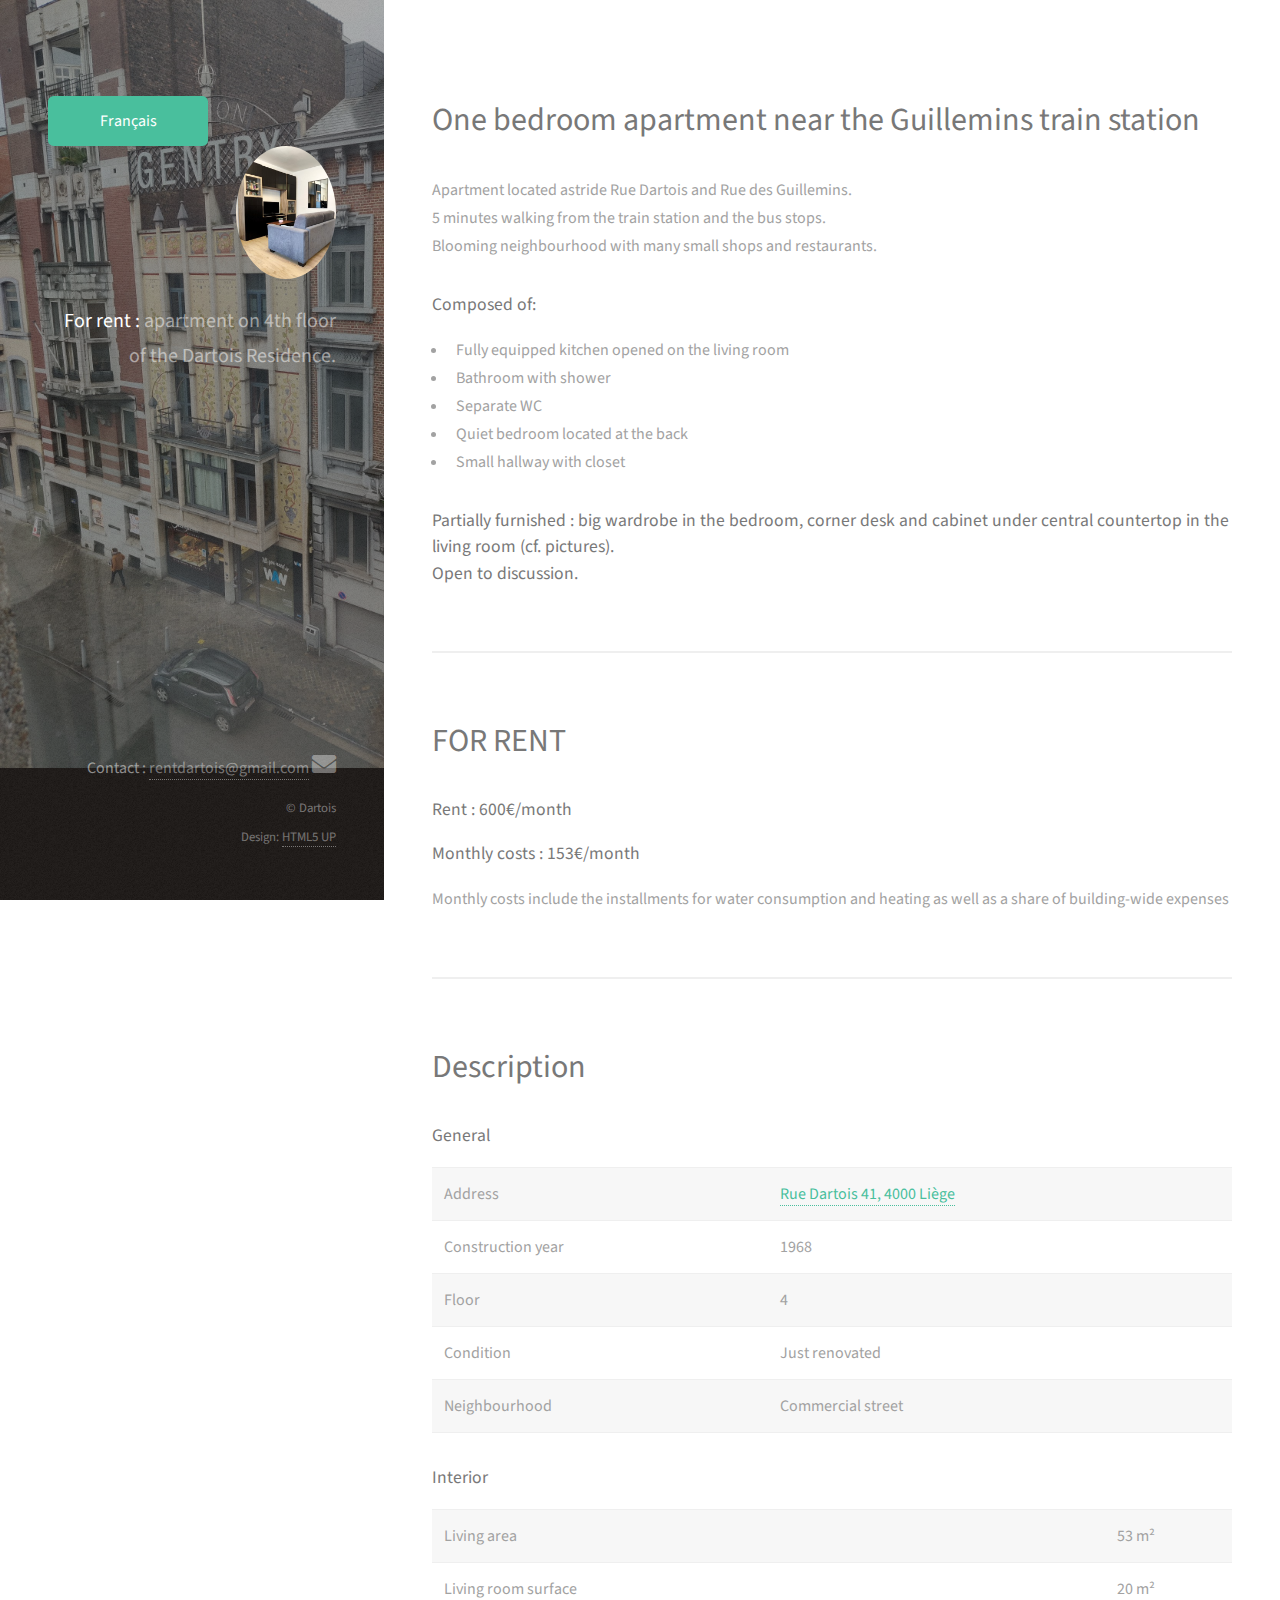
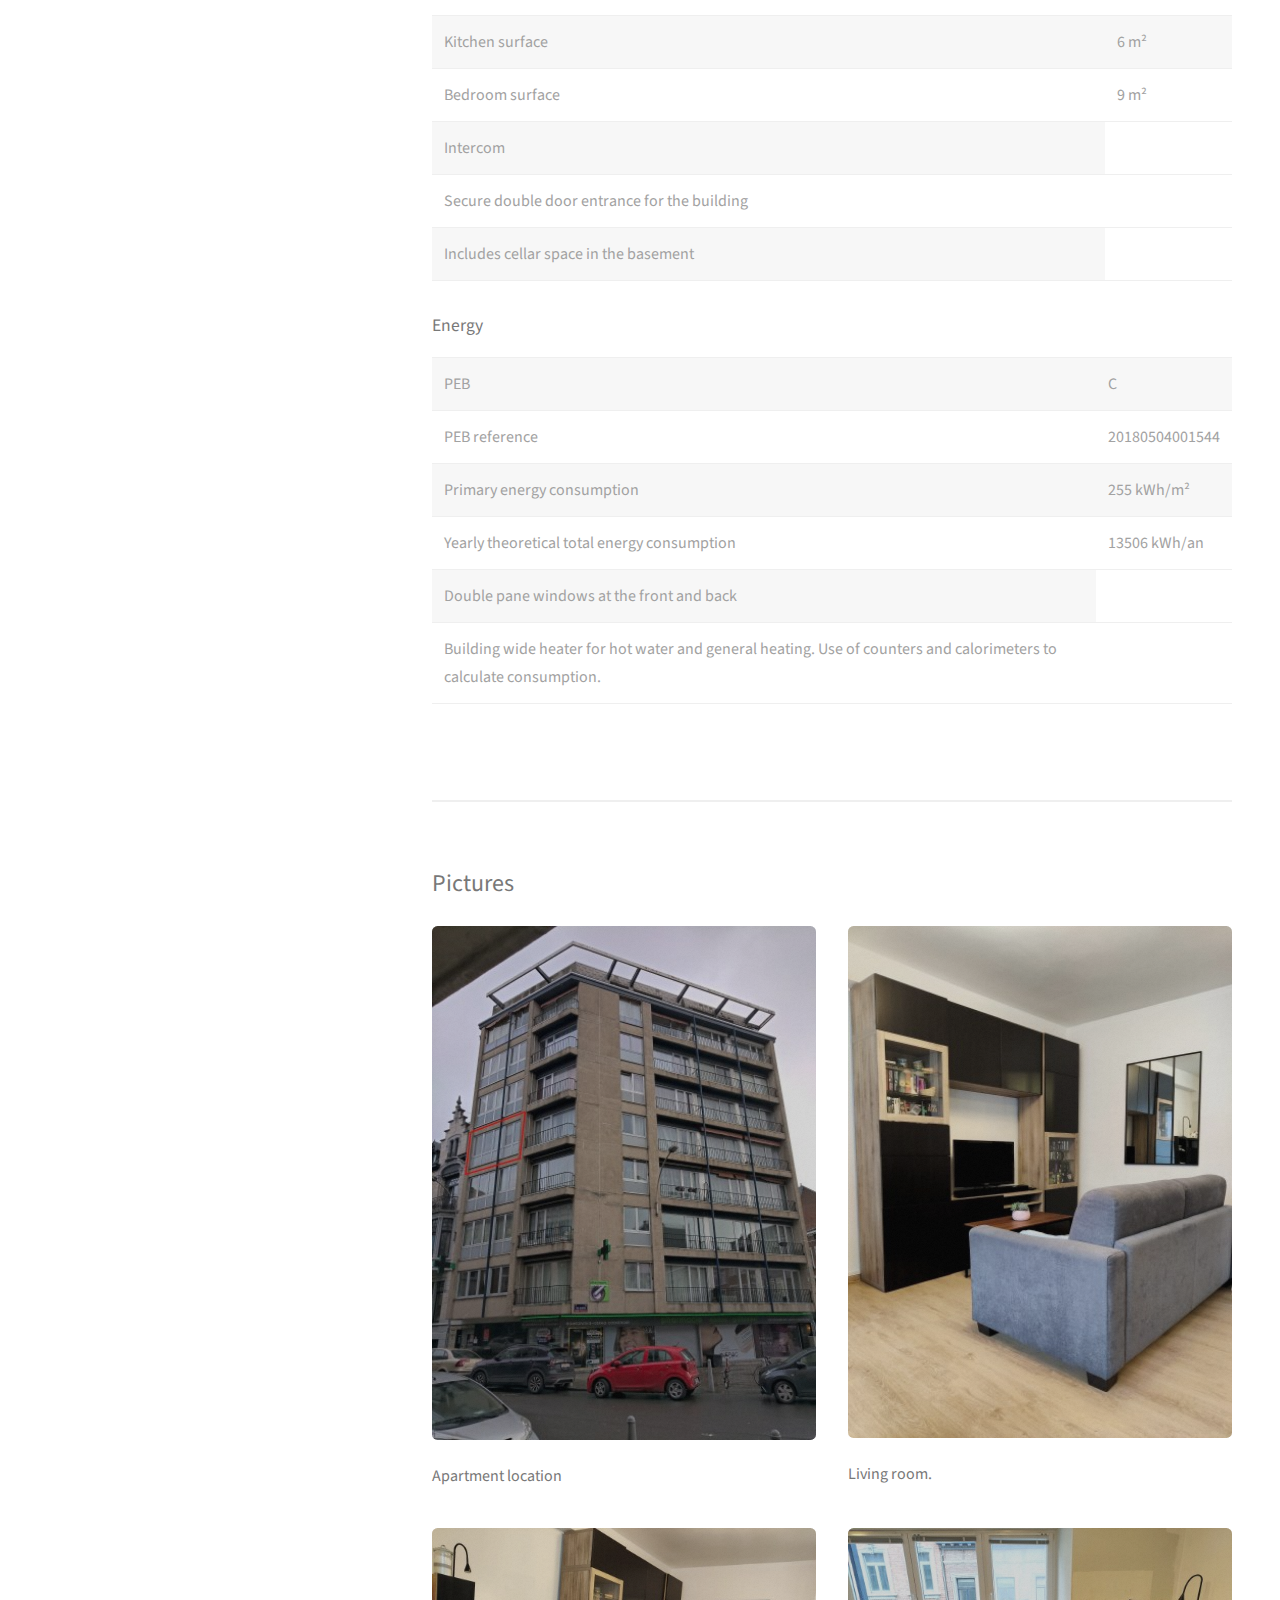
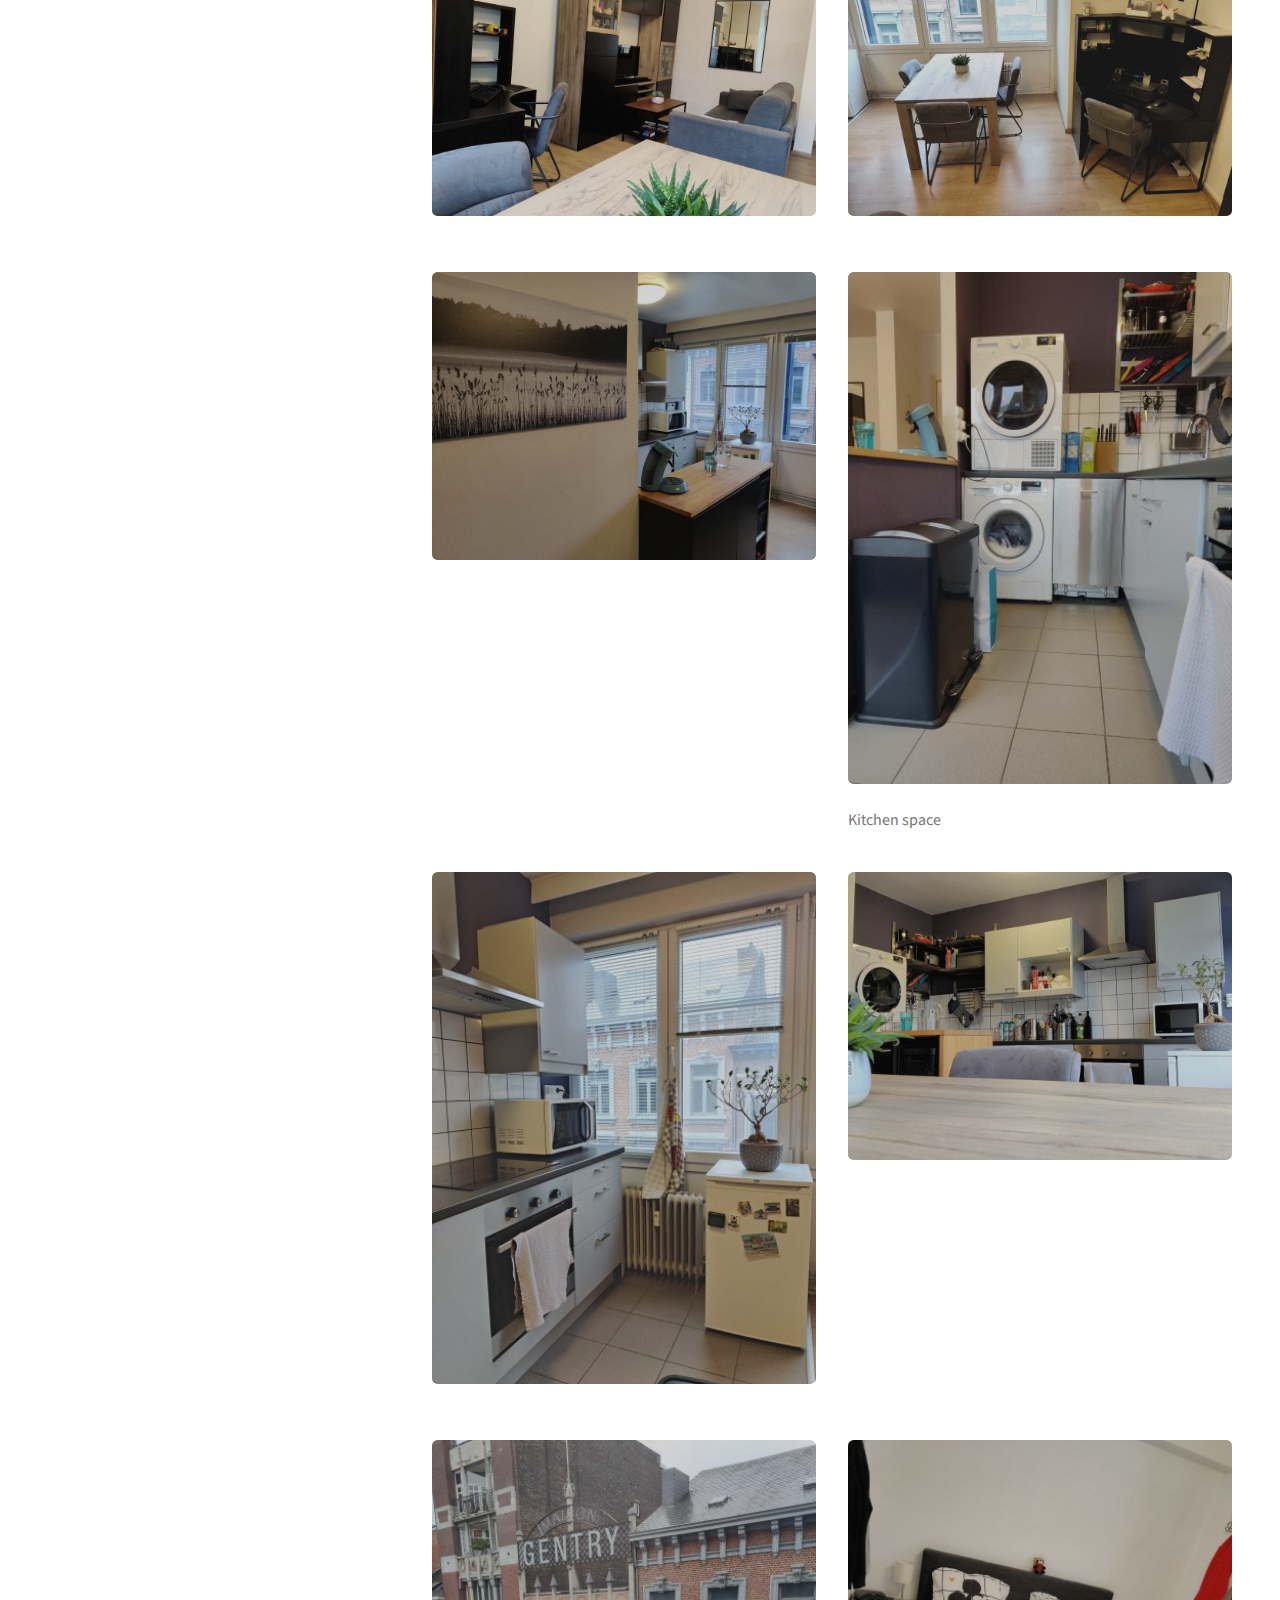
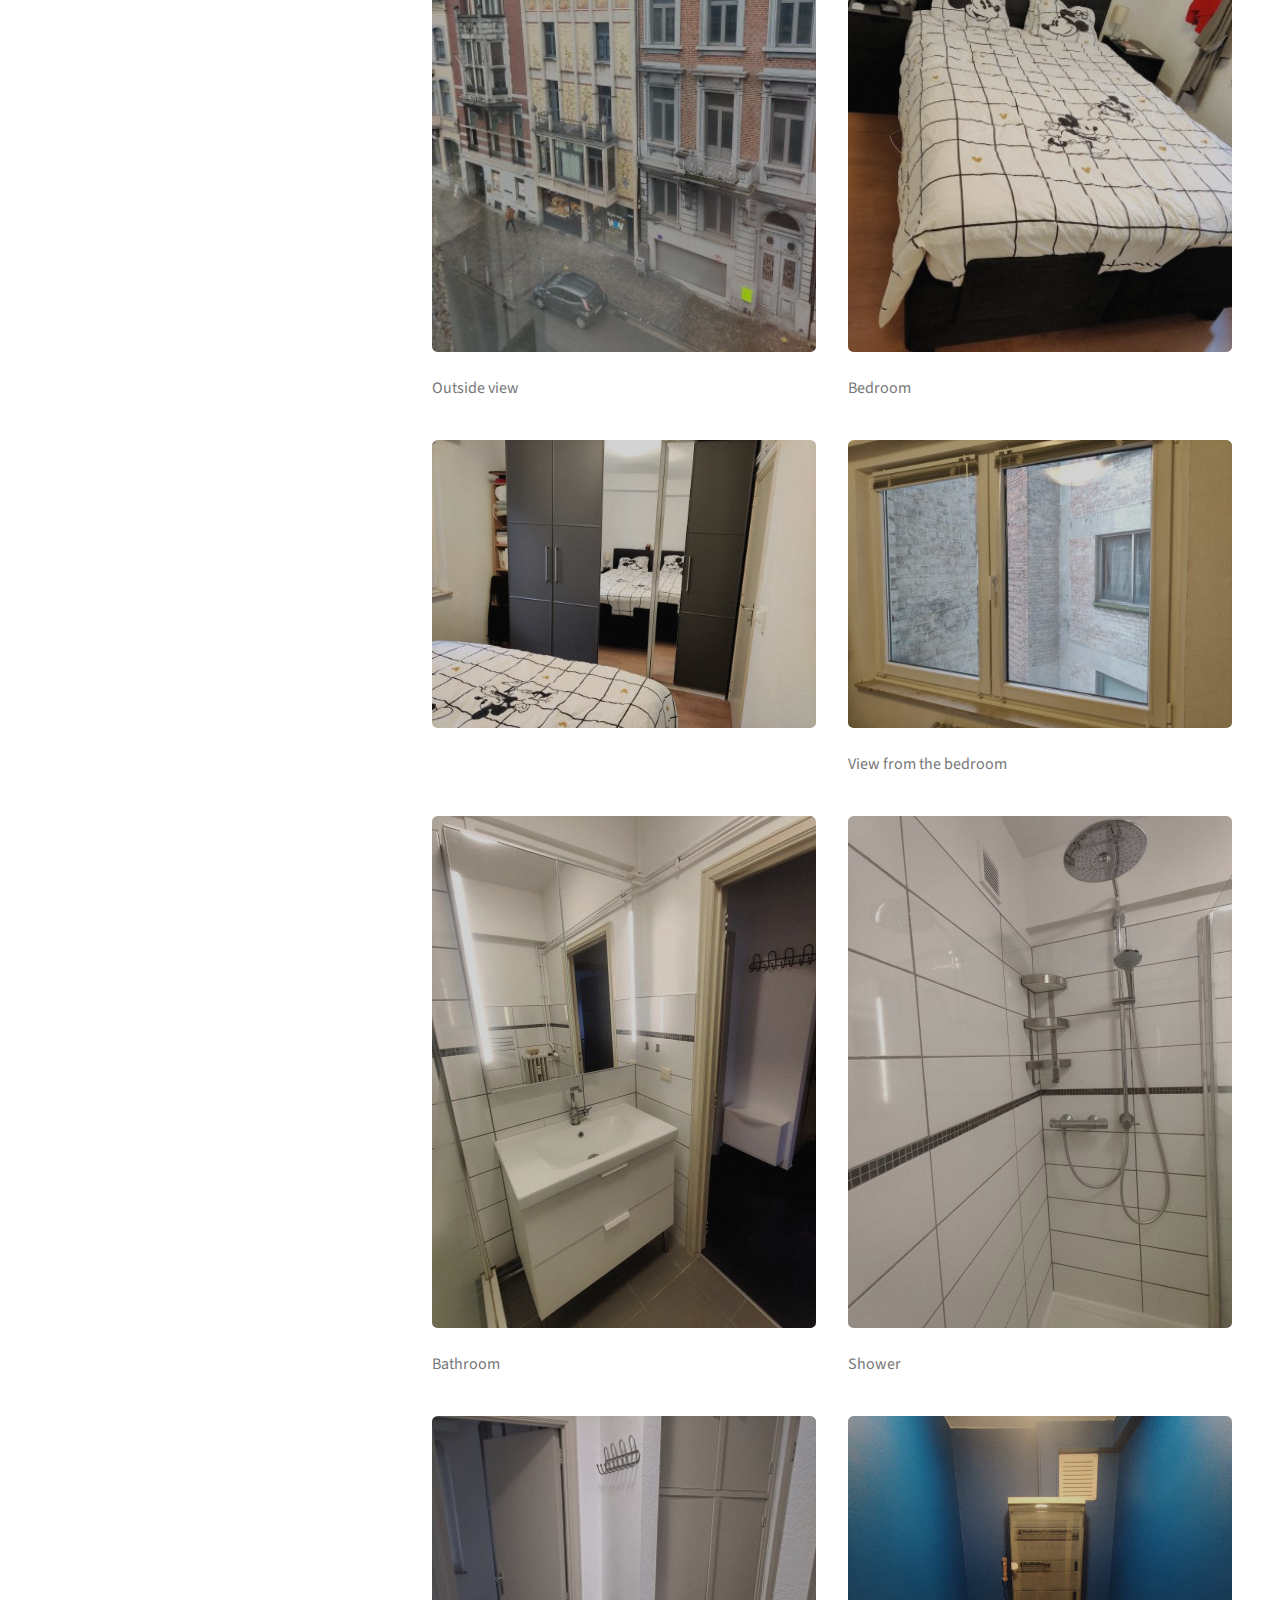
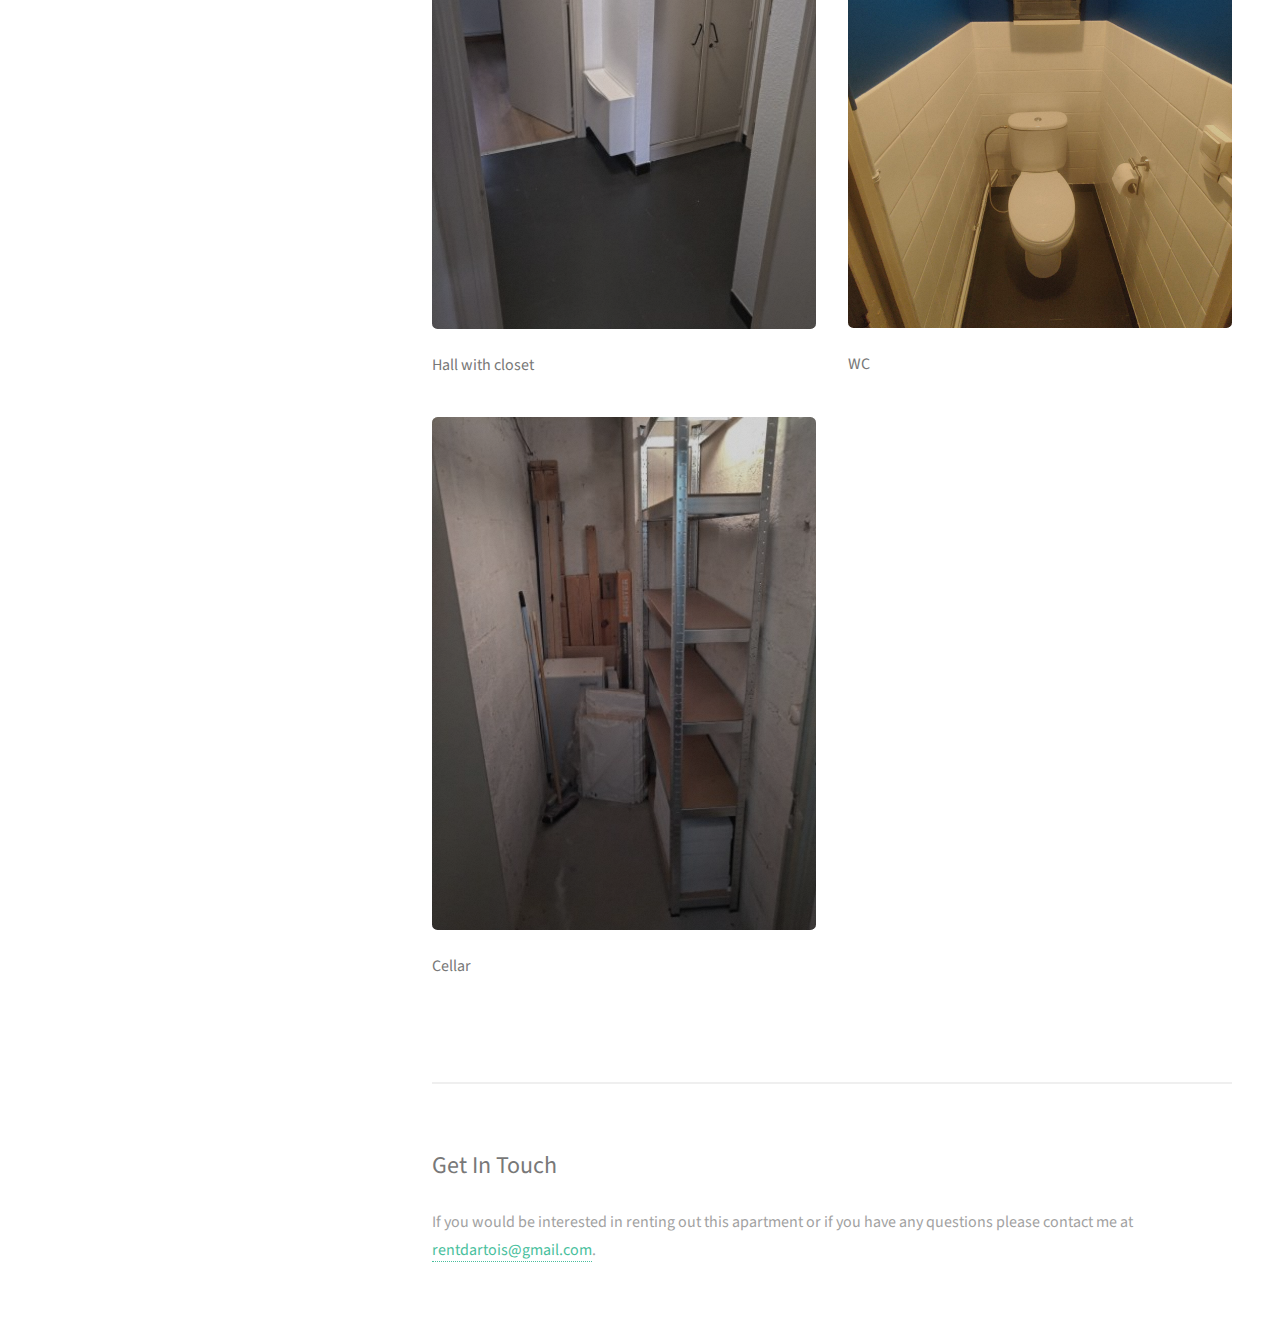
==== en/index.html @ 580baff6 "Add more images and change avatar" ====
<!DOCTYPE HTML>
<!--
	Strata by HTML5 UP
	html5up.net | @ajlkn
	Free for personal and commercial use under the CCA 3.0 license (html5up.net/license)
-->
<html>

<head>
	<title>For rent: Rue Dartois</title>
	<meta charset="utf-8" />
	<meta name="viewport" content="width=device-width, initial-scale=1, user-scalable=no" />
	<link rel="stylesheet" href="../assets/css/main.css" />
</head>

<body class="is-preload">

	<!-- Header -->
	<header id="header">
		<div class="align-left">
			<a href="../fr/index.html" class="button primary">Français</a>
		</div>

		<div class="inner">
			<a href="#" class="image avatar"><img src="../images/avatar.jpg" alt="" /></a>
			<h1><strong>For rent :</strong> apartment on 4th floor of the Dartois Residence</a>.</h1>
		</div>
	</header>

	<!-- Main -->
	<div id="main">

		<!-- Description-->
		<section id="description">
			<header class="major">
				<h2>One bedroom apartment near the Guillemins train station</h2>
			</header>
			<p>Apartment located astride Rue Dartois and Rue des Guillemins.</br>
				5 minutes walking from the train station and the bus stops.</br>
				Blooming neighbourhood with many small shops and restaurants.</br>
			</p>
			<h4>Composed of:</h4>
			<ul>
				<li>Fully equipped kitchen opened on the living room</li>
				<li>Bathroom with shower</li>
				<li>Separate WC</li>
				<li>Quiet bedroom located at the back</li>
				<li>Small hallway with closet</li>
			</ul>
			<h4>Partially furnished : big wardrobe in the bedroom, corner desk and cabinet under central countertop in the living room (cf. pictures).</br>
				Open to discussion.
			</h4>
		</section>

		<!-- Price-->
		<section id="price">
			<header class="major">
				<h2>FOR RENT</h2>
			</header>
			<h4><b>Rent :</b> 600€/month</h4>
			<h4><b>Monthly costs :</b> 153€/month</h4>
			<p>Monthly costs include the installments for water consumption and heating as well as a share of
				building-wide expenses </p>
		</section>

		<!-- Details-->
		<section id="details">
			<header class="major">
				<h2>Description</h2>
			</header>

			<h4>General</h4>
			<div class="table-wrapper">
				<table>
					<tbody>
						<tr>
							<td>Address</td>
							<td> <a href="https://www.google.be/maps/place/Rue+Dartois+41,+4000+Li%C3%A8ge">Rue Dartois
									41, 4000 Liège</a></td>
						</tr>
						<tr>
							<td>Construction year</td>
							<td>1968</td>
						</tr>
						<tr>
							<td>Floor</td>
							<td>4</td>
						</tr>
						<tr>
							<td>Condition</td>
							<td>Just renovated</td>
						</tr>
						<tr>
							<td>Neighbourhood</td>
							<td>Commercial street</td>
						</tr>
					</tbody>
				</table>
			</div>

			<h4>Interior</h4>
			<div class="table-wrapper">
				<table>
					<tbody>
						<tr>
							<td>Living area</td>
							<td>53 m²</td>
						</tr>
						<tr>
							<td>Living room surface</td>
							<td>20 m²</td>
						</tr>
						<tr>
							<td>Kitchen surface</td>
							<td>6 m²</td>
						</tr>
						<tr>
							<td>Bedroom surface</td>
							<td>9 m²</td>
						</tr>
						<tr>
							<td>Intercom</td>
						</tr>
						<tr>
							<td>Secure double door entrance for the building</td>
						</tr>
						<tr>
							<td>Includes cellar space in the basement</td>
						</tr>
					</tbody>
				</table>
			</div>

			<h4>Energy</h4>
			<div class="table-wrapper">
				<table>
					<tbody>
						<tr>
							<td>PEB</td>
							<td>C</td>
						</tr>
						<tr>
							<td>PEB reference</td>
							<td>20180504001544</td>
						</tr>
						<tr>
							<td>Primary energy consumption</td>
							<td>255 kWh/m²</td>
						</tr>
						<tr>
							<td>Yearly theoretical total energy consumption</td>
							<td>13506 kWh/an</td>
						</tr>
						<tr>
							<td>Double pane windows at the front and back</td>
						</tr>
						<tr>
							<td>Building wide heater for hot water and general heating. Use of counters and calorimeters
								to calculate consumption.</td>
						</tr>
					</tbody>
				</table>
			</div>
		</section>

		<!-- Pictures -->
		<section id="pictures">
			<h2>Pictures</h2>
			<div class="row">
				<article class="col-6 col-12-xsmall work-item">
					<a href="../images/fulls/building-selection-1.jpg" class="image fit thumb"><img
							src="../images/thumbs/building-selection-1.jpg" alt="" /></a>
					<h3>Apartment location</h3>
				</article>
				<article class="col-6 col-12-xsmall work-item">
					<a href="../images/fulls/living-1.jpg" class="image fit thumb"><img
							src="../images/thumbs/living-1.jpg" alt="" /></a>
					<h3>Living room.</h3>
				</article>
				<article class="col-6 col-12-xsmall work-item">
					<a href="../images/fulls/living-2.jpg" class="image fit thumb"><img
							src="../images/thumbs/living-2.jpg" alt="" /></a>
				</article>
				<article class="col-6 col-12-xsmall work-item">
					<a href="../images/fulls/living-3.jpg" class="image fit thumb"><img
							src="../images/thumbs/living-3.jpg" alt="" /></a>
				</article>
				<article class="col-6 col-12-xsmall work-item">
					<a href="../images/fulls/living-4.jpg" class="image fit thumb"><img
							src="../images/thumbs/living-4.jpg" alt="" /></a>
				</article>
				<article class="col-6 col-12-xsmall work-item">
					<a href="../images/fulls/kitchen-1.jpg" class="image fit thumb"><img
							src="../images/thumbs/kitchen-1.jpg" alt="" /></a>
					<h3>Kitchen space</h3>
				</article>
				<article class="col-6 col-12-xsmall work-item">
					<a href="../images/fulls/kitchen-2.jpg" class="image fit thumb"><img
							src="../images/thumbs/kitchen-2.jpg" alt="" /></a>
					<h3></h3>
				</article>
				<article class="col-6 col-12-xsmall work-item">
					<a href="../images/fulls/kitchen-3.jpg" class="image fit thumb"><img
							src="../images/thumbs/kitchen-3.jpg" alt="" /></a>
				</article>
				<article class="col-6 col-12-xsmall work-item">
					<a href="../images/fulls/view-1.jpg" class="image fit thumb"><img
							src="../images/thumbs/view-1.jpg" alt="" /></a>
					<h3>Outside view</h3>
				</article>
				<article class="col-6 col-12-xsmall work-item">
					<a href="../images/fulls/bedroom-1.jpg" class="image fit thumb"><img
							src="../images/thumbs/bedroom-1.jpg" alt="" /></a>
					<h3>Bedroom</h3>
				</article>
				<article class="col-6 col-12-xsmall work-item">
					<a href="../images/fulls/bedroom-2.jpg" class="image fit thumb"><img
							src="../images/thumbs/bedroom-2.jpg" alt="" /></a>
				</article>
				<article class="col-6 col-12-xsmall work-item">
					<a href="../images/fulls/bedroom-3.jpg" class="image fit thumb"><img
							src="../images/thumbs/bedroom-3.jpg" alt="" /></a>
					<h3>View from the bedroom</h3>
				</article>
				<article class="col-6 col-12-xsmall work-item">
					<a href="../images/fulls/bathroom-1.jpeg" class="image fit thumb"><img
							src="../images/thumbs/bathroom-1.jpeg" alt="" /></a>
					<h3>Bathroom</h3>
				</article>
				<article class="col-6 col-12-xsmall work-item">
					<a href="../images/fulls/bathroom-2.jpeg" class="image fit thumb"><img
							src="../images/thumbs/bathroom-2.jpeg" alt="" /></a>
					<h3>Shower</h3>
				</article>
				<article class="col-6 col-12-xsmall work-item">
					<a href="../images/fulls/hall-1.jpg" class="image fit thumb"><img
							src="../images/thumbs/hall-1.jpg" alt="" /></a>
					<h3>Hall with closet</h3>
				</article>
				<article class="col-6 col-12-xsmall work-item">
					<a href="../images/fulls/toilet-1.jpg" class="image fit thumb"><img
							src="../images/thumbs/toilet-1.jpg" alt="" /></a>
					<h3>WC</h3>
				</article>
				<article class="col-6 col-12-xsmall work-item">
					<a href="../images/fulls/cellar-1.jpg" class="image fit thumb"><img
							src="../images/thumbs/cellar-1.jpg" alt="" /></a>
					<h3>Cellar</h3>
				</article>
			</div>
		</section>

		<!-- Contact -->
		<section id="three">
			<h2>Get In Touch</h2>
			<p>If you would be interested in renting out this apartment or if you have any questions please contact me at <a href="mailto:rentdartois@gmail.com">rentdartois@gmail.com</a>.</p>
		</section>
	</div>

	<!-- Footer -->
	<footer id="footer">
		<div class="inner">
			<ul class="icons">
				<li>Contact : <a href="mailto:rentdartois@gmail.com">rentdartois@gmail.com</a> <a href="#" class="icon solid fa-envelope"><span class="label">Contact</span></a></li>
			</ul>
			<ul class="copyright">
				<li>&copy; Dartois</li>
				<li>Design: <a href="http://html5up.net">HTML5 UP</a></li>
			</ul>
		</div>
	</footer>

	<!-- Scripts -->
	<script src="../assets/js/jquery.min.js"></script>
	<script src="../assets/js/jquery.poptrox.min.js"></script>
	<script src="../assets/js/browser.min.js"></script>
	<script src="../assets/js/breakpoints.min.js"></script>
	<script src="../assets/js/util.js"></script>
	<script src="../assets/js/main.js"></script>

</body>

</html>
---- assets/css/main.css ----
@import url("fontawesome-all.min.css");
@import url("https://fonts.googleapis.com/css?family=Source+Sans+Pro:400,400italic");

/*
	Strata by HTML5 UP
	html5up.net | @ajlkn
	Free for personal and commercial use under the CCA 3.0 license (html5up.net/license)
*/

html, body, div, span, applet, object,
iframe, h1, h2, h3, h4, h5, h6, p, blockquote,
pre, a, abbr, acronym, address, big, cite,
code, del, dfn, em, img, ins, kbd, q, s, samp,
small, strike, strong, sub, sup, tt, var, b,
u, i, center, dl, dt, dd, ol, ul, li, fieldset,
form, label, legend, table, caption, tbody,
tfoot, thead, tr, th, td, article, aside,
canvas, details, embed, figure, figcaption,
footer, header, hgroup, menu, nav, output, ruby,
section, summary, time, mark, audio, video {
	margin: 0;
	padding: 0;
	border: 0;
	font-size: 100%;
	font: inherit;
	vertical-align: baseline;}

article, aside, details, figcaption, figure,
footer, header, hgroup, menu, nav, section {
	display: block;}

body {
	line-height: 1;
}

ol, ul {
	list-style: none;
}

blockquote, q {
	quotes: none;
}

	blockquote:before, blockquote:after, q:before, q:after {
		content: '';
		content: none;
	}

table {
	border-collapse: collapse;
	border-spacing: 0;
}

body {
	-webkit-text-size-adjust: none;
}

mark {
	background-color: transparent;
	color: inherit;
}

input::-moz-focus-inner {
	border: 0;
	padding: 0;
}

input, select, textarea {
	-moz-appearance: none;
	-webkit-appearance: none;
	-ms-appearance: none;
	appearance: none;
}

/* Basic */

	html {
		box-sizing: border-box;
	}

	*, *:before, *:after {
		box-sizing: inherit;
	}

	body {
		background: #fff;
	}

		body.is-preload *, body.is-preload *:before, body.is-preload *:after {
			-moz-animation: none !important;
			-webkit-animation: none !important;
			-ms-animation: none !important;
			animation: none !important;
			-moz-transition: none !important;
			-webkit-transition: none !important;
			-ms-transition: none !important;
			transition: none !important;
		}

	body, input, select, textarea {
		color: #a2a2a2;
		font-family: "Source Sans Pro", Helvetica, sans-serif;
		font-size: 16pt;
		font-weight: 400;
		line-height: 1.75em;
	}

	a {
		-moz-transition: color 0.2s ease-in-out, border-color 0.2s ease-in-out;
		-webkit-transition: color 0.2s ease-in-out, border-color 0.2s ease-in-out;
		-ms-transition: color 0.2s ease-in-out, border-color 0.2s ease-in-out;
		transition: color 0.2s ease-in-out, border-color 0.2s ease-in-out;
		border-bottom: dotted 1px;
		color: #49bf9d;
		text-decoration: none;
	}

		a:hover {
			border-bottom-color: transparent;
			color: #49bf9d !important;
			text-decoration: none;
		}

	strong, b {
		color: #787878;
		font-weight: 400;
	}

	em, i {
		font-style: italic;
	}

	p {
		margin: 0 0 2em 0;
	}

	h1, h2, h3, h4, h5, h6 {
		color: #787878;
		font-weight: 400;
		line-height: 1em;
		margin: 0 0 1em 0;
	}

		h1 a, h2 a, h3 a, h4 a, h5 a, h6 a {
			color: inherit;
			text-decoration: none;
		}

	h1 {
		font-size: 2em;
		line-height: 1.5em;
	}

	h2 {
		font-size: 1.5em;
		line-height: 1.5em;
	}

	h3 {
		font-size: 1.25em;
		line-height: 1.5em;
	}

	h4 {
		font-size: 1.1em;
		line-height: 1.5em;
	}

	h5 {
		font-size: 0.9em;
		line-height: 1.5em;
	}

	h6 {
		font-size: 0.7em;
		line-height: 1.5em;
	}

	sub {
		font-size: 0.8em;
		position: relative;
		top: 0.5em;
	}

	sup {
		font-size: 0.8em;
		position: relative;
		top: -0.5em;
	}

	hr {
		border: 0;
		border-bottom: solid 2px #efefef;
		margin: 2em 0;
	}

		hr.major {
			margin: 3em 0;
		}

	blockquote {
		border-left: solid 6px #efefef;
		font-style: italic;
		margin: 0 0 2em 0;
		padding: 0.5em 0 0.5em 1.5em;
	}

	code {
		background: #f7f7f7;
		border-radius: 0.35em;
		border: solid 2px #efefef;
		font-family: "Courier New", monospace;
		font-size: 0.9em;
		margin: 0 0.25em;
		padding: 0.25em 0.65em;
	}

	pre {
		-webkit-overflow-scrolling: touch;
		font-family: "Courier New", monospace;
		font-size: 0.9em;
		margin: 0 0 2em 0;
	}

		pre code {
			display: block;
			line-height: 1.75em;
			padding: 1em 1.5em;
			overflow-x: auto;
		}

	.align-left {
		text-align: left;
	}

	.align-center {
		text-align: center;
	}

	.align-right {
		text-align: right;
	}

/* Container */

	.container {
		margin: 0 auto;
		max-width: calc(100% - 4em);
		width: 100%;
	}

		.container.xsmall {
			width: 25%;
		}

		.container.small {
			width: 50%;
		}

		.container.medium {
			width: 75%;
		}

		.container.large {
			width: 125%;
		}

		.container.xlarge {
			width: 150%;
		}

		.container.max {
			width: 100%;
		}

		@media screen and (max-width: 980px) {

			.container {
				width: 100% !important;
				max-width: 100% !important;
			}

		}

		@media screen and (max-width: 480px) {

			.container {
				max-width: calc(100% - 3em);
			}

		}

/* Row */

	.row {
		display: flex;
		flex-wrap: wrap;
		box-sizing: border-box;
		align-items: stretch;
	}

		.row > * {
			box-sizing: border-box;
		}

		.row.gtr-uniform > * > :last-child {
			margin-bottom: 0;
		}

		.row.aln-left {
			justify-content: flex-start;
		}

		.row.aln-center {
			justify-content: center;
		}

		.row.aln-right {
			justify-content: flex-end;
		}

		.row.aln-top {
			align-items: flex-start;
		}

		.row.aln-middle {
			align-items: center;
		}

		.row.aln-bottom {
			align-items: flex-end;
		}

		.row > .imp {
			order: -1;
		}

		.row > .col-1 {
			width: 8.33333%;
		}

		.row > .off-1 {
			margin-left: 8.33333%;
		}

		.row > .col-2 {
			width: 16.66667%;
		}

		.row > .off-2 {
			margin-left: 16.66667%;
		}

		.row > .col-3 {
			width: 25%;
		}

		.row > .off-3 {
			margin-left: 25%;
		}

		.row > .col-4 {
			width: 33.33333%;
		}

		.row > .off-4 {
			margin-left: 33.33333%;
		}

		.row > .col-5 {
			width: 41.66667%;
		}

		.row > .off-5 {
			margin-left: 41.66667%;
		}

		.row > .col-6 {
			width: 50%;
		}

		.row > .off-6 {
			margin-left: 50%;
		}

		.row > .col-7 {
			width: 58.33333%;
		}

		.row > .off-7 {
			margin-left: 58.33333%;
		}

		.row > .col-8 {
			width: 66.66667%;
		}

		.row > .off-8 {
			margin-left: 66.66667%;
		}

		.row > .col-9 {
			width: 75%;
		}

		.row > .off-9 {
			margin-left: 75%;
		}

		.row > .col-10 {
			width: 83.33333%;
		}

		.row > .off-10 {
			margin-left: 83.33333%;
		}

		.row > .col-11 {
			width: 91.66667%;
		}

		.row > .off-11 {
			margin-left: 91.66667%;
		}

		.row > .col-12 {
			width: 100%;
		}

		.row > .off-12 {
			margin-left: 100%;
		}

		.row.gtr-0 {
			margin-top: 0;
			margin-left: 0em;
		}

			.row.gtr-0 > * {
				padding: 0 0 0 0em;
			}

			.row.gtr-0.gtr-uniform {
				margin-top: 0em;
			}

				.row.gtr-0.gtr-uniform > * {
					padding-top: 0em;
				}

		.row.gtr-25 {
			margin-top: 0;
			margin-left: -0.625em;
		}

			.row.gtr-25 > * {
				padding: 0 0 0 0.625em;
			}

			.row.gtr-25.gtr-uniform {
				margin-top: -0.625em;
			}

				.row.gtr-25.gtr-uniform > * {
					padding-top: 0.625em;
				}

		.row.gtr-50 {
			margin-top: 0;
			margin-left: -1.25em;
		}

			.row.gtr-50 > * {
				padding: 0 0 0 1.25em;
			}

			.row.gtr-50.gtr-uniform {
				margin-top: -1.25em;
			}

				.row.gtr-50.gtr-uniform > * {
					padding-top: 1.25em;
				}

		.row {
			margin-top: 0;
			margin-left: -2.5em;
		}

			.row > * {
				padding: 0 0 0 2.5em;
			}

			.row.gtr-uniform {
				margin-top: -2.5em;
			}

				.row.gtr-uniform > * {
					padding-top: 2.5em;
				}

		.row.gtr-150 {
			margin-top: 0;
			margin-left: -3.75em;
		}

			.row.gtr-150 > * {
				padding: 0 0 0 3.75em;
			}

			.row.gtr-150.gtr-uniform {
				margin-top: -3.75em;
			}

				.row.gtr-150.gtr-uniform > * {
					padding-top: 3.75em;
				}

		.row.gtr-200 {
			margin-top: 0;
			margin-left: -5em;
		}

			.row.gtr-200 > * {
				padding: 0 0 0 5em;
			}

			.row.gtr-200.gtr-uniform {
				margin-top: -5em;
			}

				.row.gtr-200.gtr-uniform > * {
					padding-top: 5em;
				}

		@media screen and (max-width: 1800px) {

			.row {
				display: flex;
				flex-wrap: wrap;
				box-sizing: border-box;
				align-items: stretch;
			}

				.row > * {
					box-sizing: border-box;
				}

				.row.gtr-uniform > * > :last-child {
					margin-bottom: 0;
				}

				.row.aln-left {
					justify-content: flex-start;
				}

				.row.aln-center {
					justify-content: center;
				}

				.row.aln-right {
					justify-content: flex-end;
				}

				.row.aln-top {
					align-items: flex-start;
				}

				.row.aln-middle {
					align-items: center;
				}

				.row.aln-bottom {
					align-items: flex-end;
				}

				.row > .imp-xlarge {
					order: -1;
				}

				.row > .col-1-xlarge {
					width: 8.33333%;
				}

				.row > .off-1-xlarge {
					margin-left: 8.33333%;
				}

				.row > .col-2-xlarge {
					width: 16.66667%;
				}

				.row > .off-2-xlarge {
					margin-left: 16.66667%;
				}

				.row > .col-3-xlarge {
					width: 25%;
				}

				.row > .off-3-xlarge {
					margin-left: 25%;
				}

				.row > .col-4-xlarge {
					width: 33.33333%;
				}

				.row > .off-4-xlarge {
					margin-left: 33.33333%;
				}

				.row > .col-5-xlarge {
					width: 41.66667%;
				}

				.row > .off-5-xlarge {
					margin-left: 41.66667%;
				}

				.row > .col-6-xlarge {
					width: 50%;
				}

				.row > .off-6-xlarge {
					margin-left: 50%;
				}

				.row > .col-7-xlarge {
					width: 58.33333%;
				}

				.row > .off-7-xlarge {
					margin-left: 58.33333%;
				}

				.row > .col-8-xlarge {
					width: 66.66667%;
				}

				.row > .off-8-xlarge {
					margin-left: 66.66667%;
				}

				.row > .col-9-xlarge {
					width: 75%;
				}

				.row > .off-9-xlarge {
					margin-left: 75%;
				}

				.row > .col-10-xlarge {
					width: 83.33333%;
				}

				.row > .off-10-xlarge {
					margin-left: 83.33333%;
				}

				.row > .col-11-xlarge {
					width: 91.66667%;
				}

				.row > .off-11-xlarge {
					margin-left: 91.66667%;
				}

				.row > .col-12-xlarge {
					width: 100%;
				}

				.row > .off-12-xlarge {
					margin-left: 100%;
				}

				.row.gtr-0 {
					margin-top: 0;
					margin-left: 0em;
				}

					.row.gtr-0 > * {
						padding: 0 0 0 0em;
					}

					.row.gtr-0.gtr-uniform {
						margin-top: 0em;
					}

						.row.gtr-0.gtr-uniform > * {
							padding-top: 0em;
						}

				.row.gtr-25 {
					margin-top: 0;
					margin-left: -0.625em;
				}

					.row.gtr-25 > * {
						padding: 0 0 0 0.625em;
					}

					.row.gtr-25.gtr-uniform {
						margin-top: -0.625em;
					}

						.row.gtr-25.gtr-uniform > * {
							padding-top: 0.625em;
						}

				.row.gtr-50 {
					margin-top: 0;
					margin-left: -1.25em;
				}

					.row.gtr-50 > * {
						padding: 0 0 0 1.25em;
					}

					.row.gtr-50.gtr-uniform {
						margin-top: -1.25em;
					}

						.row.gtr-50.gtr-uniform > * {
							padding-top: 1.25em;
						}

				.row {
					margin-top: 0;
					margin-left: -2.5em;
				}

					.row > * {
						padding: 0 0 0 2.5em;
					}

					.row.gtr-uniform {
						margin-top: -2.5em;
					}

						.row.gtr-uniform > * {
							padding-top: 2.5em;
						}

				.row.gtr-150 {
					margin-top: 0;
					margin-left: -3.75em;
				}

					.row.gtr-150 > * {
						padding: 0 0 0 3.75em;
					}

					.row.gtr-150.gtr-uniform {
						margin-top: -3.75em;
					}

						.row.gtr-150.gtr-uniform > * {
							padding-top: 3.75em;
						}

				.row.gtr-200 {
					margin-top: 0;
					margin-left: -5em;
				}

					.row.gtr-200 > * {
						padding: 0 0 0 5em;
					}

					.row.gtr-200.gtr-uniform {
						margin-top: -5em;
					}

						.row.gtr-200.gtr-uniform > * {
							padding-top: 5em;
						}

		}

		@media screen and (max-width: 1280px) {

			.row {
				display: flex;
				flex-wrap: wrap;
				box-sizing: border-box;
				align-items: stretch;
			}

				.row > * {
					box-sizing: border-box;
				}

				.row.gtr-uniform > * > :last-child {
					margin-bottom: 0;
				}

				.row.aln-left {
					justify-content: flex-start;
				}

				.row.aln-center {
					justify-content: center;
				}

				.row.aln-right {
					justify-content: flex-end;
				}

				.row.aln-top {
					align-items: flex-start;
				}

				.row.aln-middle {
					align-items: center;
				}

				.row.aln-bottom {
					align-items: flex-end;
				}

				.row > .imp-large {
					order: -1;
				}

				.row > .col-1-large {
					width: 8.33333%;
				}

				.row > .off-1-large {
					margin-left: 8.33333%;
				}

				.row > .col-2-large {
					width: 16.66667%;
				}

				.row > .off-2-large {
					margin-left: 16.66667%;
				}

				.row > .col-3-large {
					width: 25%;
				}

				.row > .off-3-large {
					margin-left: 25%;
				}

				.row > .col-4-large {
					width: 33.33333%;
				}

				.row > .off-4-large {
					margin-left: 33.33333%;
				}

				.row > .col-5-large {
					width: 41.66667%;
				}

				.row > .off-5-large {
					margin-left: 41.66667%;
				}

				.row > .col-6-large {
					width: 50%;
				}

				.row > .off-6-large {
					margin-left: 50%;
				}

				.row > .col-7-large {
					width: 58.33333%;
				}

				.row > .off-7-large {
					margin-left: 58.33333%;
				}

				.row > .col-8-large {
					width: 66.66667%;
				}

				.row > .off-8-large {
					margin-left: 66.66667%;
				}

				.row > .col-9-large {
					width: 75%;
				}

				.row > .off-9-large {
					margin-left: 75%;
				}

				.row > .col-10-large {
					width: 83.33333%;
				}

				.row > .off-10-large {
					margin-left: 83.33333%;
				}

				.row > .col-11-large {
					width: 91.66667%;
				}

				.row > .off-11-large {
					margin-left: 91.66667%;
				}

				.row > .col-12-large {
					width: 100%;
				}

				.row > .off-12-large {
					margin-left: 100%;
				}

				.row.gtr-0 {
					margin-top: 0;
					margin-left: 0em;
				}

					.row.gtr-0 > * {
						padding: 0 0 0 0em;
					}

					.row.gtr-0.gtr-uniform {
						margin-top: 0em;
					}

						.row.gtr-0.gtr-uniform > * {
							padding-top: 0em;
						}

				.row.gtr-25 {
					margin-top: 0;
					margin-left: -0.5em;
				}

					.row.gtr-25 > * {
						padding: 0 0 0 0.5em;
					}

					.row.gtr-25.gtr-uniform {
						margin-top: -0.5em;
					}

						.row.gtr-25.gtr-uniform > * {
							padding-top: 0.5em;
						}

				.row.gtr-50 {
					margin-top: 0;
					margin-left: -1em;
				}

					.row.gtr-50 > * {
						padding: 0 0 0 1em;
					}

					.row.gtr-50.gtr-uniform {
						margin-top: -1em;
					}

						.row.gtr-50.gtr-uniform > * {
							padding-top: 1em;
						}

				.row {
					margin-top: 0;
					margin-left: -2em;
				}

					.row > * {
						padding: 0 0 0 2em;
					}

					.row.gtr-uniform {
						margin-top: -2em;
					}

						.row.gtr-uniform > * {
							padding-top: 2em;
						}

				.row.gtr-150 {
					margin-top: 0;
					margin-left: -3em;
				}

					.row.gtr-150 > * {
						padding: 0 0 0 3em;
					}

					.row.gtr-150.gtr-uniform {
						margin-top: -3em;
					}

						.row.gtr-150.gtr-uniform > * {
							padding-top: 3em;
						}

				.row.gtr-200 {
					margin-top: 0;
					margin-left: -4em;
				}

					.row.gtr-200 > * {
						padding: 0 0 0 4em;
					}

					.row.gtr-200.gtr-uniform {
						margin-top: -4em;
					}

						.row.gtr-200.gtr-uniform > * {
							padding-top: 4em;
						}

		}

		@media screen and (max-width: 980px) {

			.row {
				display: flex;
				flex-wrap: wrap;
				box-sizing: border-box;
				align-items: stretch;
			}

				.row > * {
					box-sizing: border-box;
				}

				.row.gtr-uniform > * > :last-child {
					margin-bottom: 0;
				}

				.row.aln-left {
					justify-content: flex-start;
				}

				.row.aln-center {
					justify-content: center;
				}

				.row.aln-right {
					justify-content: flex-end;
				}

				.row.aln-top {
					align-items: flex-start;
				}

				.row.aln-middle {
					align-items: center;
				}

				.row.aln-bottom {
					align-items: flex-end;
				}

				.row > .imp-medium {
					order: -1;
				}

				.row > .col-1-medium {
					width: 8.33333%;
				}

				.row > .off-1-medium {
					margin-left: 8.33333%;
				}

				.row > .col-2-medium {
					width: 16.66667%;
				}

				.row > .off-2-medium {
					margin-left: 16.66667%;
				}

				.row > .col-3-medium {
					width: 25%;
				}

				.row > .off-3-medium {
					margin-left: 25%;
				}

				.row > .col-4-medium {
					width: 33.33333%;
				}

				.row > .off-4-medium {
					margin-left: 33.33333%;
				}

				.row > .col-5-medium {
					width: 41.66667%;
				}

				.row > .off-5-medium {
					margin-left: 41.66667%;
				}

				.row > .col-6-medium {
					width: 50%;
				}

				.row > .off-6-medium {
					margin-left: 50%;
				}

				.row > .col-7-medium {
					width: 58.33333%;
				}

				.row > .off-7-medium {
					margin-left: 58.33333%;
				}

				.row > .col-8-medium {
					width: 66.66667%;
				}

				.row > .off-8-medium {
					margin-left: 66.66667%;
				}

				.row > .col-9-medium {
					width: 75%;
				}

				.row > .off-9-medium {
					margin-left: 75%;
				}

				.row > .col-10-medium {
					width: 83.33333%;
				}

				.row > .off-10-medium {
					margin-left: 83.33333%;
				}

				.row > .col-11-medium {
					width: 91.66667%;
				}

				.row > .off-11-medium {
					margin-left: 91.66667%;
				}

				.row > .col-12-medium {
					width: 100%;
				}

				.row > .off-12-medium {
					margin-left: 100%;
				}

				.row.gtr-0 {
					margin-top: 0;
					margin-left: 0em;
				}

					.row.gtr-0 > * {
						padding: 0 0 0 0em;
					}

					.row.gtr-0.gtr-uniform {
						margin-top: 0em;
					}

						.row.gtr-0.gtr-uniform > * {
							padding-top: 0em;
						}

				.row.gtr-25 {
					margin-top: 0;
					margin-left: -0.5em;
				}

					.row.gtr-25 > * {
						padding: 0 0 0 0.5em;
					}

					.row.gtr-25.gtr-uniform {
						margin-top: -0.5em;
					}

						.row.gtr-25.gtr-uniform > * {
							padding-top: 0.5em;
						}

				.row.gtr-50 {
					margin-top: 0;
					margin-left: -1em;
				}

					.row.gtr-50 > * {
						padding: 0 0 0 1em;
					}

					.row.gtr-50.gtr-uniform {
						margin-top: -1em;
					}

						.row.gtr-50.gtr-uniform > * {
							padding-top: 1em;
						}

				.row {
					margin-top: 0;
					margin-left: -2em;
				}

					.row > * {
						padding: 0 0 0 2em;
					}

					.row.gtr-uniform {
						margin-top: -2em;
					}

						.row.gtr-uniform > * {
							padding-top: 2em;
						}

				.row.gtr-150 {
					margin-top: 0;
					margin-left: -3em;
				}

					.row.gtr-150 > * {
						padding: 0 0 0 3em;
					}

					.row.gtr-150.gtr-uniform {
						margin-top: -3em;
					}

						.row.gtr-150.gtr-uniform > * {
							padding-top: 3em;
						}

				.row.gtr-200 {
					margin-top: 0;
					margin-left: -4em;
				}

					.row.gtr-200 > * {
						padding: 0 0 0 4em;
					}

					.row.gtr-200.gtr-uniform {
						margin-top: -4em;
					}

						.row.gtr-200.gtr-uniform > * {
							padding-top: 4em;
						}

		}

		@media screen and (max-width: 736px) {

			.row {
				display: flex;
				flex-wrap: wrap;
				box-sizing: border-box;
				align-items: stretch;
			}

				.row > * {
					box-sizing: border-box;
				}

				.row.gtr-uniform > * > :last-child {
					margin-bottom: 0;
				}

				.row.aln-left {
					justify-content: flex-start;
				}

				.row.aln-center {
					justify-content: center;
				}

				.row.aln-right {
					justify-content: flex-end;
				}

				.row.aln-top {
					align-items: flex-start;
				}

				.row.aln-middle {
					align-items: center;
				}

				.row.aln-bottom {
					align-items: flex-end;
				}

				.row > .imp-small {
					order: -1;
				}

				.row > .col-1-small {
					width: 8.33333%;
				}

				.row > .off-1-small {
					margin-left: 8.33333%;
				}

				.row > .col-2-small {
					width: 16.66667%;
				}

				.row > .off-2-small {
					margin-left: 16.66667%;
				}

				.row > .col-3-small {
					width: 25%;
				}

				.row > .off-3-small {
					margin-left: 25%;
				}

				.row > .col-4-small {
					width: 33.33333%;
				}

				.row > .off-4-small {
					margin-left: 33.33333%;
				}

				.row > .col-5-small {
					width: 41.66667%;
				}

				.row > .off-5-small {
					margin-left: 41.66667%;
				}

				.row > .col-6-small {
					width: 50%;
				}

				.row > .off-6-small {
					margin-left: 50%;
				}

				.row > .col-7-small {
					width: 58.33333%;
				}

				.row > .off-7-small {
					margin-left: 58.33333%;
				}

				.row > .col-8-small {
					width: 66.66667%;
				}

				.row > .off-8-small {
					margin-left: 66.66667%;
				}

				.row > .col-9-small {
					width: 75%;
				}

				.row > .off-9-small {
					margin-left: 75%;
				}

				.row > .col-10-small {
					width: 83.33333%;
				}

				.row > .off-10-small {
					margin-left: 83.33333%;
				}

				.row > .col-11-small {
					width: 91.66667%;
				}

				.row > .off-11-small {
					margin-left: 91.66667%;
				}

				.row > .col-12-small {
					width: 100%;
				}

				.row > .off-12-small {
					margin-left: 100%;
				}

				.row.gtr-0 {
					margin-top: 0;
					margin-left: 0em;
				}

					.row.gtr-0 > * {
						padding: 0 0 0 0em;
					}

					.row.gtr-0.gtr-uniform {
						margin-top: 0em;
					}

						.row.gtr-0.gtr-uniform > * {
							padding-top: 0em;
						}

				.row.gtr-25 {
					margin-top: 0;
					margin-left: -0.375em;
				}

					.row.gtr-25 > * {
						padding: 0 0 0 0.375em;
					}

					.row.gtr-25.gtr-uniform {
						margin-top: -0.375em;
					}

						.row.gtr-25.gtr-uniform > * {
							padding-top: 0.375em;
						}

				.row.gtr-50 {
					margin-top: 0;
					margin-left: -0.75em;
				}

					.row.gtr-50 > * {
						padding: 0 0 0 0.75em;
					}

					.row.gtr-50.gtr-uniform {
						margin-top: -0.75em;
					}

						.row.gtr-50.gtr-uniform > * {
							padding-top: 0.75em;
						}

				.row {
					margin-top: 0;
					margin-left: -1.5em;
				}

					.row > * {
						padding: 0 0 0 1.5em;
					}

					.row.gtr-uniform {
						margin-top: -1.5em;
					}

						.row.gtr-uniform > * {
							padding-top: 1.5em;
						}

				.row.gtr-150 {
					margin-top: 0;
					margin-left: -2.25em;
				}

					.row.gtr-150 > * {
						padding: 0 0 0 2.25em;
					}

					.row.gtr-150.gtr-uniform {
						margin-top: -2.25em;
					}

						.row.gtr-150.gtr-uniform > * {
							padding-top: 2.25em;
						}

				.row.gtr-200 {
					margin-top: 0;
					margin-left: -3em;
				}

					.row.gtr-200 > * {
						padding: 0 0 0 3em;
					}

					.row.gtr-200.gtr-uniform {
						margin-top: -3em;
					}

						.row.gtr-200.gtr-uniform > * {
							padding-top: 3em;
						}

		}

		@media screen and (max-width: 480px) {

			.row {
				display: flex;
				flex-wrap: wrap;
				box-sizing: border-box;
				align-items: stretch;
			}

				.row > * {
					box-sizing: border-box;
				}

				.row.gtr-uniform > * > :last-child {
					margin-bottom: 0;
				}

				.row.aln-left {
					justify-content: flex-start;
				}

				.row.aln-center {
					justify-content: center;
				}

				.row.aln-right {
					justify-content: flex-end;
				}

				.row.aln-top {
					align-items: flex-start;
				}

				.row.aln-middle {
					align-items: center;
				}

				.row.aln-bottom {
					align-items: flex-end;
				}

				.row > .imp-xsmall {
					order: -1;
				}

				.row > .col-1-xsmall {
					width: 8.33333%;
				}

				.row > .off-1-xsmall {
					margin-left: 8.33333%;
				}

				.row > .col-2-xsmall {
					width: 16.66667%;
				}

				.row > .off-2-xsmall {
					margin-left: 16.66667%;
				}

				.row > .col-3-xsmall {
					width: 25%;
				}

				.row > .off-3-xsmall {
					margin-left: 25%;
				}

				.row > .col-4-xsmall {
					width: 33.33333%;
				}

				.row > .off-4-xsmall {
					margin-left: 33.33333%;
				}

				.row > .col-5-xsmall {
					width: 41.66667%;
				}

				.row > .off-5-xsmall {
					margin-left: 41.66667%;
				}

				.row > .col-6-xsmall {
					width: 50%;
				}

				.row > .off-6-xsmall {
					margin-left: 50%;
				}

				.row > .col-7-xsmall {
					width: 58.33333%;
				}

				.row > .off-7-xsmall {
					margin-left: 58.33333%;
				}

				.row > .col-8-xsmall {
					width: 66.66667%;
				}

				.row > .off-8-xsmall {
					margin-left: 66.66667%;
				}

				.row > .col-9-xsmall {
					width: 75%;
				}

				.row > .off-9-xsmall {
					margin-left: 75%;
				}

				.row > .col-10-xsmall {
					width: 83.33333%;
				}

				.row > .off-10-xsmall {
					margin-left: 83.33333%;
				}

				.row > .col-11-xsmall {
					width: 91.66667%;
				}

				.row > .off-11-xsmall {
					margin-left: 91.66667%;
				}

				.row > .col-12-xsmall {
					width: 100%;
				}

				.row > .off-12-xsmall {
					margin-left: 100%;
				}

				.row.gtr-0 {
					margin-top: 0;
					margin-left: 0em;
				}

					.row.gtr-0 > * {
						padding: 0 0 0 0em;
					}

					.row.gtr-0.gtr-uniform {
						margin-top: 0em;
					}

						.row.gtr-0.gtr-uniform > * {
							padding-top: 0em;
						}

				.row.gtr-25 {
					margin-top: 0;
					margin-left: -0.375em;
				}

					.row.gtr-25 > * {
						padding: 0 0 0 0.375em;
					}

					.row.gtr-25.gtr-uniform {
						margin-top: -0.375em;
					}

						.row.gtr-25.gtr-uniform > * {
							padding-top: 0.375em;
						}

				.row.gtr-50 {
					margin-top: 0;
					margin-left: -0.75em;
				}

					.row.gtr-50 > * {
						padding: 0 0 0 0.75em;
					}

					.row.gtr-50.gtr-uniform {
						margin-top: -0.75em;
					}

						.row.gtr-50.gtr-uniform > * {
							padding-top: 0.75em;
						}

				.row {
					margin-top: 0;
					margin-left: -1.5em;
				}

					.row > * {
						padding: 0 0 0 1.5em;
					}

					.row.gtr-uniform {
						margin-top: -1.5em;
					}

						.row.gtr-uniform > * {
							padding-top: 1.5em;
						}

				.row.gtr-150 {
					margin-top: 0;
					margin-left: -2.25em;
				}

					.row.gtr-150 > * {
						padding: 0 0 0 2.25em;
					}

					.row.gtr-150.gtr-uniform {
						margin-top: -2.25em;
					}

						.row.gtr-150.gtr-uniform > * {
							padding-top: 2.25em;
						}

				.row.gtr-200 {
					margin-top: 0;
					margin-left: -3em;
				}

					.row.gtr-200 > * {
						padding: 0 0 0 3em;
					}

					.row.gtr-200.gtr-uniform {
						margin-top: -3em;
					}

						.row.gtr-200.gtr-uniform > * {
							padding-top: 3em;
						}

		}

/* Section/Article */

	section.special, article.special {
		text-align: center;
	}

	header p {
		color: #b2b2b2;
		position: relative;
		margin: 0 0 1.5em 0;
	}

	header h2 + p {
		font-size: 1.25em;
		margin-top: -1em;
		line-height: 1.5em;
	}

	header h3 + p {
		font-size: 1.1em;
		margin-top: -0.8em;
		line-height: 1.5em;
	}

	header h4 + p,
	header h5 + p,
	header h6 + p {
		font-size: 0.9em;
		margin-top: -0.6em;
		line-height: 1.5em;
	}

	header.major h2 {
		font-size: 2em;
	}

/* Form */

	form {
		margin: 0 0 2em 0;
	}

	label {
		color: #787878;
		display: block;
		font-size: 0.9em;
		font-weight: 400;
		margin: 0 0 1em 0;
	}

	input[type="text"],
	input[type="password"],
	input[type="email"],
	select,
	textarea {
		-moz-appearance: none;
		-webkit-appearance: none;
		-ms-appearance: none;
		appearance: none;
		background: #f7f7f7;
		border-radius: 0.35em;
		border: solid 2px transparent;
		color: inherit;
		display: block;
		outline: 0;
		padding: 0 0.75em;
		text-decoration: none;
		width: 100%;
	}

		input[type="text"]:invalid,
		input[type="password"]:invalid,
		input[type="email"]:invalid,
		select:invalid,
		textarea:invalid {
			box-shadow: none;
		}

		input[type="text"]:focus,
		input[type="password"]:focus,
		input[type="email"]:focus,
		select:focus,
		textarea:focus {
			border-color: #49bf9d;
		}

	select {
		background-image: url("data:image/svg+xml;charset=utf8,%3Csvg xmlns='http://www.w3.org/2000/svg' width='40' height='40' preserveAspectRatio='none' viewBox='0 0 40 40'%3E%3Cpath d='M9.4,12.3l10.4,10.4l10.4-10.4c0.2-0.2,0.5-0.4,0.9-0.4c0.3,0,0.6,0.1,0.9,0.4l3.3,3.3c0.2,0.2,0.4,0.5,0.4,0.9 c0,0.4-0.1,0.6-0.4,0.9L20.7,31.9c-0.2,0.2-0.5,0.4-0.9,0.4c-0.3,0-0.6-0.1-0.9-0.4L4.3,17.3c-0.2-0.2-0.4-0.5-0.4-0.9 c0-0.4,0.1-0.6,0.4-0.9l3.3-3.3c0.2-0.2,0.5-0.4,0.9-0.4S9.1,12.1,9.4,12.3z' fill='%23dfdfdf' /%3E%3C/svg%3E");
		background-size: 1.25rem;
		background-repeat: no-repeat;
		background-position: calc(100% - 1rem) center;
		height: 2.75em;
		padding-right: 2.75em;
		text-overflow: ellipsis;
	}

		select option {
			color: #787878;
			background: #fff;
		}

		select:focus::-ms-value {
			background-color: transparent;
		}

		select::-ms-expand {
			display: none;
		}

	input[type="text"],
	input[type="password"],
	input[type="email"],
	select {
		height: 2.75em;
	}

	textarea {
		padding: 0.75em;
	}

	input[type="checkbox"],
	input[type="radio"] {
		-moz-appearance: none;
		-webkit-appearance: none;
		-ms-appearance: none;
		appearance: none;
		display: block;
		float: left;
		margin-right: -2em;
		opacity: 0;
		width: 1em;
		z-index: -1;
	}

		input[type="checkbox"] + label,
		input[type="radio"] + label {
			text-decoration: none;
			color: #a2a2a2;
			cursor: pointer;
			display: inline-block;
			font-size: 1em;
			font-weight: 400;
			padding-left: 2.4em;
			padding-right: 0.75em;
			position: relative;
		}

			input[type="checkbox"] + label:before,
			input[type="radio"] + label:before {
				-moz-osx-font-smoothing: grayscale;
				-webkit-font-smoothing: antialiased;
				display: inline-block;
				font-style: normal;
				font-variant: normal;
				text-rendering: auto;
				line-height: 1;
				text-transform: none !important;
				font-family: 'Font Awesome 5 Free';
				font-weight: 900;
			}

			input[type="checkbox"] + label:before,
			input[type="radio"] + label:before {
				background: #f7f7f7;
				border-radius: 0.35em;
				border: solid 2px transparent;
				content: '';
				display: inline-block;
				font-size: 0.8em;
				height: 2.0625em;
				left: 0;
				line-height: 1.85625em;
				position: absolute;
				text-align: center;
				top: 0;
				width: 2.0625em;
			}

		input[type="checkbox"]:checked + label:before,
		input[type="radio"]:checked + label:before {
			background: #787878;
			border-color: #787878;
			color: #fff;
			content: '\f00c';
		}

		input[type="checkbox"]:focus + label:before,
		input[type="radio"]:focus + label:before {
			border-color: #49bf9d;
		}

	input[type="checkbox"] + label:before {
		border-radius: 0.35em;
	}

	input[type="radio"] + label:before {
		border-radius: 100%;
	}

	::-webkit-input-placeholder {
		color: #b2b2b2 !important;
		opacity: 1.0;
	}

	:-moz-placeholder {
		color: #b2b2b2 !important;
		opacity: 1.0;
	}

	::-moz-placeholder {
		color: #b2b2b2 !important;
		opacity: 1.0;
	}

	:-ms-input-placeholder {
		color: #b2b2b2 !important;
		opacity: 1.0;
	}

/* Box */

	.box {
		border-radius: 0.35em;
		border: solid 2px #efefef;
		margin-bottom: 2em;
		padding: 1.5em;
	}

		.box > :last-child,
		.box > :last-child > :last-child,
		.box > :last-child > :last-child > :last-child {
			margin-bottom: 0;
		}

		.box.alt {
			border: 0;
			border-radius: 0;
			padding: 0;
		}

/* Icon */

	.icon {
		text-decoration: none;
		border-bottom: none;
		position: relative;
	}

		.icon:before {
			-moz-osx-font-smoothing: grayscale;
			-webkit-font-smoothing: antialiased;
			display: inline-block;
			font-style: normal;
			font-variant: normal;
			text-rendering: auto;
			line-height: 1;
			text-transform: none !important;
			font-family: 'Font Awesome 5 Free';
			font-weight: 400;
		}

		.icon > .label {
			display: none;
		}

		.icon:before {
			line-height: inherit;
		}

		.icon.solid:before {
			font-weight: 900;
		}

		.icon.brands:before {
			font-family: 'Font Awesome 5 Brands';
		}

/* Image */

	.image {
		border-radius: 0.35em;
		border: 0;
		display: inline-block;
		position: relative;
	}

		.image:before {
			-moz-transition: opacity 0.2s ease-in-out;
			-webkit-transition: opacity 0.2s ease-in-out;
			-ms-transition: opacity 0.2s ease-in-out;
			transition: opacity 0.2s ease-in-out;
			background: url("images/overlay.png");
			border-radius: 0.35em;
			content: '';
			display: block;
			height: 100%;
			left: 0;
			opacity: 0.5;
			position: absolute;
			top: 0;
			width: 100%;
		}

		.image.thumb {
			text-align: center;
		}

			.image.thumb:after {
				-moz-transition: opacity 0.2s ease-in-out;
				-webkit-transition: opacity 0.2s ease-in-out;
				-ms-transition: opacity 0.2s ease-in-out;
				transition: opacity 0.2s ease-in-out;
				border-radius: 0.35em;
				border: solid 3px rgba(255, 255, 255, 0.5);
				color: #fff;
				content: 'View';
				display: inline-block;
				font-size: 0.8em;
				font-weight: 400;
				left: 50%;
				line-height: 2.25em;
				margin: -1.25em 0 0 -3em;
				opacity: 0;
				padding: 0 1.5em;
				position: absolute;
				text-align: center;
				text-decoration: none;
				top: 50%;
				white-space: nowrap;
			}

			.image.thumb:hover:after {
				opacity: 1.0;
			}

			.image.thumb:hover:before {
				background: url("images/overlay.png"), url("images/overlay.png");
				opacity: 1.0;
			}

		.image img {
			border-radius: 0.35em;
			display: block;
		}

		.image.left {
			float: left;
			margin: 0 1.5em 1em 0;
			top: 0.25em;
		}

		.image.right {
			float: right;
			margin: 0 0 1em 1.5em;
			top: 0.25em;
		}

		.image.left, .image.right {
			max-width: 40%;
		}

			.image.left img, .image.right img {
				width: 100%;
			}

		.image.fit {
			display: block;
			margin: 0 0 2em 0;
			width: 100%;
		}

			.image.fit img {
				width: 100%;
			}

		.image.avatar {
			border-radius: 100%;
		}

			.image.avatar:before {
				display: none;
			}

			.image.avatar img {
				border-radius: 100%;
				width: 100%;
			}

/* List */

	ol {
		list-style: decimal;
		margin: 0 0 2em 0;
		padding-left: 1.25em;
	}

		ol li {
			padding-left: 0.25em;
		}

	ul {
		list-style: disc;
		margin: 0 0 2em 0;
		padding-left: 1em;
	}

		ul li {
			padding-left: 0.5em;
		}

		ul.alt {
			list-style: none;
			padding-left: 0;
		}

			ul.alt li {
				border-top: solid 2px #efefef;
				padding: 0.5em 0;
			}

				ul.alt li:first-child {
					border-top: 0;
					padding-top: 0;
				}

	dl {
		margin: 0 0 2em 0;
	}

/* Icons */

	ul.icons {
		cursor: default;
		list-style: none;
		padding-left: 0;
	}

		ul.icons li {
			display: inline-block;
			padding: 0 1em 0 0;
		}

			ul.icons li:last-child {
				padding-right: 0;
			}

			ul.icons li .icon:before {
				font-size: 1.5em;
			}

/* Labeled Icons */

	ul.labeled-icons {
		list-style: none;
		padding: 0;
	}

		ul.labeled-icons li {
			line-height: 1.75em;
			margin: 1.5em 0 0 0;
			padding-left: 2.25em;
			position: relative;
		}

			ul.labeled-icons li:first-child {
				margin-top: 0;
			}

			ul.labeled-icons li a {
				color: inherit;
			}

			ul.labeled-icons li h3 {
				color: #b2b2b2;
				left: 0;
				position: absolute;
				text-align: center;
				top: 0;
				width: 1em;
			}

/* Actions */

	ul.actions {
		display: -moz-flex;
		display: -webkit-flex;
		display: -ms-flex;
		display: flex;
		cursor: default;
		list-style: none;
		margin-left: -1em;
		padding-left: 0;
	}

		ul.actions li {
			padding: 0 0 0 1em;
			vertical-align: middle;
		}

		ul.actions.special {
			-moz-justify-content: center;
			-webkit-justify-content: center;
			-ms-justify-content: center;
			justify-content: center;
			width: 100%;
			margin-left: 0;
		}

			ul.actions.special li:first-child {
				padding-left: 0;
			}

		ul.actions.stacked {
			-moz-flex-direction: column;
			-webkit-flex-direction: column;
			-ms-flex-direction: column;
			flex-direction: column;
			margin-left: 0;
		}

			ul.actions.stacked li {
				padding: 1.3em 0 0 0;
			}

				ul.actions.stacked li:first-child {
					padding-top: 0;
				}

		ul.actions.fit {
			width: calc(100% + 1em);
		}

			ul.actions.fit li {
				-moz-flex-grow: 1;
				-webkit-flex-grow: 1;
				-ms-flex-grow: 1;
				flex-grow: 1;
				-moz-flex-shrink: 1;
				-webkit-flex-shrink: 1;
				-ms-flex-shrink: 1;
				flex-shrink: 1;
				width: 100%;
			}

				ul.actions.fit li > * {
					width: 100%;
				}

			ul.actions.fit.stacked {
				width: 100%;
			}

		@media screen and (max-width: 480px) {

			ul.actions:not(.fixed) {
				-moz-flex-direction: column;
				-webkit-flex-direction: column;
				-ms-flex-direction: column;
				flex-direction: column;
				margin-left: 0;
				width: 100% !important;
			}

				ul.actions:not(.fixed) li {
					-moz-flex-grow: 1;
					-webkit-flex-grow: 1;
					-ms-flex-grow: 1;
					flex-grow: 1;
					-moz-flex-shrink: 1;
					-webkit-flex-shrink: 1;
					-ms-flex-shrink: 1;
					flex-shrink: 1;
					padding: 1em 0 0 0;
					text-align: center;
					width: 100%;
				}

					ul.actions:not(.fixed) li > * {
						width: 100%;
					}

					ul.actions:not(.fixed) li:first-child {
						padding-top: 0;
					}

					ul.actions:not(.fixed) li input[type="submit"],
					ul.actions:not(.fixed) li input[type="reset"],
					ul.actions:not(.fixed) li input[type="button"],
					ul.actions:not(.fixed) li button,
					ul.actions:not(.fixed) li .button {
						width: 100%;
					}

						ul.actions:not(.fixed) li input[type="submit"].icon:before,
						ul.actions:not(.fixed) li input[type="reset"].icon:before,
						ul.actions:not(.fixed) li input[type="button"].icon:before,
						ul.actions:not(.fixed) li button.icon:before,
						ul.actions:not(.fixed) li .button.icon:before {
							margin-left: -0.5em;
						}

		}

/* Table */

	.table-wrapper {
		-webkit-overflow-scrolling: touch;
		overflow-x: auto;
	}

	table {
		margin: 0 0 2em 0;
		width: 100%;
	}

		table tbody tr {
			border: solid 1px #efefef;
			border-left: 0;
			border-right: 0;
		}

			table tbody tr:nth-child(2n + 1) {
				background-color: #f7f7f7;
			}

		table td {
			padding: 0.75em 0.75em;
		}

		table th {
			color: #787878;
			font-size: 0.9em;
			font-weight: 400;
			padding: 0 0.75em 0.75em 0.75em;
			text-align: left;
		}

		table thead {
			border-bottom: solid 2px #efefef;
		}

		table tfoot {
			border-top: solid 2px #efefef;
		}

		table.alt {
			border-collapse: separate;
		}

			table.alt tbody tr td {
				border: solid 2px #efefef;
				border-left-width: 0;
				border-top-width: 0;
			}

				table.alt tbody tr td:first-child {
					border-left-width: 2px;
				}

			table.alt tbody tr:first-child td {
				border-top-width: 2px;
			}

			table.alt thead {
				border-bottom: 0;
			}

			table.alt tfoot {
				border-top: 0;
			}

/* Button */

	input[type="submit"],
	input[type="reset"],
	input[type="button"],
	.button {
		-moz-appearance: none;
		-webkit-appearance: none;
		-ms-appearance: none;
		appearance: none;
		-moz-transition: background-color 0.2s ease-in-out, color 0.2s ease-in-out, border-color 0.2s ease-in-out;
		-webkit-transition: background-color 0.2s ease-in-out, color 0.2s ease-in-out, border-color 0.2s ease-in-out;
		-ms-transition: background-color 0.2s ease-in-out, color 0.2s ease-in-out, border-color 0.2s ease-in-out;
		transition: background-color 0.2s ease-in-out, color 0.2s ease-in-out, border-color 0.2s ease-in-out;
		background-color: transparent;
		border-radius: 0.35em;
		border: solid 3px #efefef;
		color: #787878 !important;
		cursor: pointer;
		display: inline-block;
		font-weight: 400;
		height: 3.15em;
		height: calc(2.75em + 6px);
		line-height: 2.75em;
		min-width: 10em;
		padding: 0 1.5em;
		text-align: center;
		text-decoration: none;
		white-space: nowrap;
	}

		input[type="submit"]:hover,
		input[type="reset"]:hover,
		input[type="button"]:hover,
		.button:hover {
			border-color: #49bf9d;
			color: #49bf9d !important;
		}

		input[type="submit"]:active,
		input[type="reset"]:active,
		input[type="button"]:active,
		.button:active {
			background-color: rgba(73, 191, 157, 0.1);
			border-color: #49bf9d;
			color: #49bf9d !important;
		}

		input[type="submit"].icon,
		input[type="reset"].icon,
		input[type="button"].icon,
		.button.icon {
			padding-left: 1.35em;
		}

			input[type="submit"].icon:before,
			input[type="reset"].icon:before,
			input[type="button"].icon:before,
			.button.icon:before {
				margin-right: 0.5em;
			}

		input[type="submit"].fit,
		input[type="reset"].fit,
		input[type="button"].fit,
		.button.fit {
			min-width: 0;
			width: 100%;
		}

		input[type="submit"].small,
		input[type="reset"].small,
		input[type="button"].small,
		.button.small {
			font-size: 0.8em;
		}

		input[type="submit"].large,
		input[type="reset"].large,
		input[type="button"].large,
		.button.large {
			font-size: 1.35em;
		}

		input[type="submit"].primary,
		input[type="reset"].primary,
		input[type="button"].primary,
		.button.primary {
			background-color: #49bf9d;
			border-color: #49bf9d;
			color: #ffffff !important;
		}

			input[type="submit"].primary:hover,
			input[type="reset"].primary:hover,
			input[type="button"].primary:hover,
			.button.primary:hover {
				background-color: #5cc6a7;
				border-color: #5cc6a7;
			}

			input[type="submit"].primary:active,
			input[type="reset"].primary:active,
			input[type="button"].primary:active,
			.button.primary:active {
				background-color: #3eb08f;
				border-color: #3eb08f;
			}

		input[type="submit"].disabled, input[type="submit"]:disabled,
		input[type="reset"].disabled,
		input[type="reset"]:disabled,
		input[type="button"].disabled,
		input[type="button"]:disabled,
		.button.disabled,
		.button:disabled {
			background-color: #e7e7e7 !important;
			border-color: #e7e7e7 !important;
			color: #b2b2b2 !important;
			cursor: default;
		}

/* Work Item */

	.work-item {
		margin: 0 0 2em 0;
	}

		.work-item .image {
			margin: 0 0 1.5em 0;
		}

		.work-item h3 {
			font-size: 1em;
			margin: 0 0 0.5em 0;
		}

		.work-item p {
			font-size: 0.8em;
			line-height: 1.5em;
			margin: 0;
		}

/* Header */

	#header {
		display: -moz-flex;
		display: -webkit-flex;
		display: -ms-flex;
		display: flex;
		-moz-flex-direction: column;
		-webkit-flex-direction: column;
		-ms-flex-direction: column;
		flex-direction: column;
		-moz-align-items: -moz-flex-end;
		-webkit-align-items: -webkit-flex-end;
		-ms-align-items: -ms-flex-end;
		align-items: flex-end;
		-moz-justify-content: space-between;
		-webkit-justify-content: space-between;
		-ms-justify-content: space-between;
		justify-content: space-between;
		background-color: #1f1815;
		background-attachment: scroll,								scroll;
		background-image: url("images/overlay.png"), url("../../images/bg.jpg");
		background-position: top left,							top left;
		background-repeat: repeat,								no-repeat;
		background-size: auto,								150%;
		color: rgba(255, 255, 255, 0.5);
		height: 100%;
		left: 0;
		padding: 8em 4em;
		position: fixed;
		text-align: right;
		top: 0;
		width: 35%;
	}

		#header > * {
			-moz-flex-shrink: 0;
			-webkit-flex-shrink: 0;
			-ms-flex-shrink: 0;
			flex-shrink: 0;
			width: 100%;
		}

		#header > .inner {
			-moz-flex-grow: 1;
			-webkit-flex-grow: 1;
			-ms-flex-grow: 1;
			flex-grow: 1;
			margin: 0 0 2em 0;
		}

		#header strong, #header b {
			color: #ffffff;
		}

		#header h2, #header h3, #header h4, #header h5, #header h6 {
			color: #ffffff;
		}

		#header h1 {
			color: rgba(255, 255, 255, 0.5);
			font-size: 1.35em;
			line-height: 1.75em;
			margin: 0;
		}

		#header .image.avatar {
			margin: 0 0 1em 0;
			width: 6.25em;
		}

/* Footer */

	#footer .icons {
		margin: 1em 0 0 0;
	}

		#footer .icons a {
			color: rgba(255, 255, 255, 0.4);
		}

	#footer .copyright {
		color: rgba(255, 255, 255, 0.4);
		font-size: 0.8em;
		list-style: none;
		margin: 1em 0 0 0;
		padding: 0;
	}

		#footer .copyright li {
			border-left: solid 1px rgba(255, 255, 255, 0.25);
			display: inline-block;
			line-height: 1em;
			margin-left: 0.75em;
			padding-left: 0.75em;
		}

			#footer .copyright li:first-child {
				border-left: 0;
				margin-left: 0;
				padding-left: 0;
			}

			#footer .copyright li a {
				color: inherit;
			}

/* Main */

	#main {
		margin-left: 35%;
		max-width: 54em;
		padding: 8em 4em 4em 4em;
		width: calc(100% - 35%);
	}

		#main > section {
			border-top: solid 2px #efefef;
			margin: 4em 0 0 0;
			padding: 4em 0 0 0;
		}

			#main > section:first-child {
				border-top: 0;
				margin-top: 0;
				padding-top: 0;
			}

/* Poptrox */

	@-moz-keyframes spin {
		0% {
			-moz-transform: rotate(0deg);
			-webkit-transform: rotate(0deg);
			-ms-transform: rotate(0deg);
			transform: rotate(0deg);
		}

		100% {
			-moz-transform: rotate(360deg);
			-webkit-transform: rotate(360deg);
			-ms-transform: rotate(360deg);
			transform: rotate(360deg);
		}
	}

	@-webkit-keyframes spin {
		0% {
			-moz-transform: rotate(0deg);
			-webkit-transform: rotate(0deg);
			-ms-transform: rotate(0deg);
			transform: rotate(0deg);
		}

		100% {
			-moz-transform: rotate(360deg);
			-webkit-transform: rotate(360deg);
			-ms-transform: rotate(360deg);
			transform: rotate(360deg);
		}
	}

	@-ms-keyframes spin {
		0% {
			-moz-transform: rotate(0deg);
			-webkit-transform: rotate(0deg);
			-ms-transform: rotate(0deg);
			transform: rotate(0deg);
		}

		100% {
			-moz-transform: rotate(360deg);
			-webkit-transform: rotate(360deg);
			-ms-transform: rotate(360deg);
			transform: rotate(360deg);
		}
	}

	@keyframes spin {
		0% {
			-moz-transform: rotate(0deg);
			-webkit-transform: rotate(0deg);
			-ms-transform: rotate(0deg);
			transform: rotate(0deg);
		}

		100% {
			-moz-transform: rotate(360deg);
			-webkit-transform: rotate(360deg);
			-ms-transform: rotate(360deg);
			transform: rotate(360deg);
		}
	}

	.poptrox-popup {
		-moz-box-sizing: content-box;
		-webkit-box-sizing: content-box;
		-ms-box-sizing: content-box;
		box-sizing: content-box;
		-webkit-tap-highlight-color: rgba(255, 255, 255, 0);
		background: #fff;
		border-radius: 0.35em;
		box-shadow: 0 0.1em 0.15em 0 rgba(0, 0, 0, 0.15);
		overflow: hidden;
		padding-bottom: 3em;
	}

		.poptrox-popup .loader {
			text-decoration: none;
			-moz-animation: spin 1s linear infinite;
			-webkit-animation: spin 1s linear infinite;
			-ms-animation: spin 1s linear infinite;
			animation: spin 1s linear infinite;
			font-size: 1.5em;
			height: 1em;
			left: 50%;
			line-height: 1em;
			margin: -0.5em 0 0 -0.5em;
			position: absolute;
			top: 50%;
			width: 1em;
		}

			.poptrox-popup .loader:before {
				-moz-osx-font-smoothing: grayscale;
				-webkit-font-smoothing: antialiased;
				display: inline-block;
				font-style: normal;
				font-variant: normal;
				text-rendering: auto;
				line-height: 1;
				text-transform: none !important;
				font-family: 'Font Awesome 5 Free';
				font-weight: 900;
			}

			.poptrox-popup .loader:before {
				content: '\f1ce';
			}

		.poptrox-popup .caption {
			background: #fff;
			bottom: 0;
			cursor: default;
			font-size: 0.9em;
			height: 3em;
			left: 0;
			line-height: 2.8em;
			position: absolute;
			text-align: center;
			width: 100%;
			z-index: 1;
		}

		.poptrox-popup .nav-next,
		.poptrox-popup .nav-previous {
			text-decoration: none;
			-moz-transition: opacity 0.2s ease-in-out;
			-webkit-transition: opacity 0.2s ease-in-out;
			-ms-transition: opacity 0.2s ease-in-out;
			transition: opacity 0.2s ease-in-out;
			-webkit-tap-highlight-color: rgba(255, 255, 255, 0);
			background: rgba(0, 0, 0, 0.01);
			cursor: pointer;
			height: 100%;
			opacity: 0;
			position: absolute;
			top: 0;
			width: 50%;
		}

			.poptrox-popup .nav-next:before,
			.poptrox-popup .nav-previous:before {
				-moz-osx-font-smoothing: grayscale;
				-webkit-font-smoothing: antialiased;
				display: inline-block;
				font-style: normal;
				font-variant: normal;
				text-rendering: auto;
				line-height: 1;
				text-transform: none !important;
				font-family: 'Font Awesome 5 Free';
				font-weight: 900;
			}

			.poptrox-popup .nav-next:before,
			.poptrox-popup .nav-previous:before {
				color: #fff;
				font-size: 2.5em;
				height: 1em;
				line-height: 1em;
				margin-top: -0.75em;
				position: absolute;
				text-align: center;
				top: 50%;
				width: 1.5em;
			}

		.poptrox-popup .nav-next {
			right: 0;
		}

			.poptrox-popup .nav-next:before {
				content: '\f105';
				right: 0;
			}

		.poptrox-popup .nav-previous {
			left: 0;
		}

			.poptrox-popup .nav-previous:before {
				content: '\f104';
				left: 0;
			}

		.poptrox-popup .closer {
			text-decoration: none;
			-moz-transition: opacity 0.2s ease-in-out;
			-webkit-transition: opacity 0.2s ease-in-out;
			-ms-transition: opacity 0.2s ease-in-out;
			transition: opacity 0.2s ease-in-out;
			-webkit-tap-highlight-color: rgba(255, 255, 255, 0);
			color: #fff;
			height: 4em;
			line-height: 4em;
			opacity: 0;
			position: absolute;
			right: 0;
			text-align: center;
			top: 0;
			width: 4em;
			z-index: 2;
		}

			.poptrox-popup .closer:before {
				-moz-osx-font-smoothing: grayscale;
				-webkit-font-smoothing: antialiased;
				display: inline-block;
				font-style: normal;
				font-variant: normal;
				text-rendering: auto;
				line-height: 1;
				text-transform: none !important;
				font-family: 'Font Awesome 5 Free';
				font-weight: 900;
			}

			.poptrox-popup .closer:before {
				-moz-box-sizing: content-box;
				-webkit-box-sizing: content-box;
				-ms-box-sizing: content-box;
				box-sizing: content-box;
				border-radius: 100%;
				border: solid 3px rgba(255, 255, 255, 0.5);
				content: '\f00d';
				display: block;
				font-size: 1em;
				height: 1.75em;
				left: 50%;
				line-height: 1.75em;
				margin: -0.875em 0 0 -0.875em;
				position: absolute;
				top: 50%;
				width: 1.75em;
			}

		.poptrox-popup:hover .nav-next,
		.poptrox-popup:hover .nav-previous {
			opacity: 0.5;
		}

			.poptrox-popup:hover .nav-next:hover,
			.poptrox-popup:hover .nav-previous:hover {
				opacity: 1.0;
			}

		.poptrox-popup:hover .closer {
			opacity: 0.5;
		}

			.poptrox-popup:hover .closer:hover {
				opacity: 1.0;
			}

/* Touch */

	body.is-touch .image.thumb:before {
		opacity: 0.5 !important;
	}

	body.is-touch .image.thumb:after {
		display: none !important;
	}

	body.is-touch #header {
		background-attachment: scroll;
		background-size: auto, cover;
	}

	body.is-touch .poptrox-popup .nav-next,
	body.is-touch .poptrox-popup .nav-previous,
	body.is-touch .poptrox-popup .closer {
		opacity: 1.0 !important;
	}

/* XLarge */

	@media screen and (max-width: 1800px) {

		/* Basic */

			body, input, select, textarea {
				font-size: 12pt;
			}

	}

/* Large */

	@media screen and (max-width: 1280px) {

		/* Header */

			#header {
				padding: 6em 3em 3em 3em;
				width: 30%;
			}

				#header h1 {
					font-size: 1.25em;
				}

					#header h1 br {
						display: none;
					}

				#header > .inner {
					margin-bottom: 0;
				}

		/* Footer */

			#footer .copyright li {
				border-left-width: 0;
				display: block;
				line-height: 2.25em;
				margin-left: 0;
				padding-left: 0;
			}

		/* Main */

			#main {
				margin-left: 30%;
				max-width: none;
				padding: 6em 3em 3em 3em;
				width: calc(100% - 30%);
			}

	}

/* Medium */

	@media screen and (max-width: 980px) {

		/* Basic */

			h1 br, h2 br, h3 br, h4 br, h5 br, h6 br {
				display: none;
			}

		/* List */

			ul.icons li .icon {
				font-size: 1.25em;
			}

		/* Header */

			#header {
				background-attachment: scroll;
				background-position: top left, center center;
				background-size: auto,		cover;
				left: auto;
				padding: 6em 4em;
				position: relative;
				text-align: center;
				top: auto;
				width: 100%;
				display: block;
			}

				#header h1 {
					font-size: 1.75em;
				}

					#header h1 br {
						display: inline;
					}

		/* Footer */

			#footer {
				background-attachment: scroll;
				background-color: #1f1815;
				background-image: url("images/overlay.png"), url("../../images/bg.jpg");
				background-position: top left,						bottom center;
				background-repeat: repeat,							no-repeat;
				background-size: auto,							cover;
				bottom: auto;
				left: auto;
				padding: 4em 4em 6em 4em;
				position: relative;
				text-align: center;
				width: 100%;
			}

				#footer .icons {
					margin: 0 0 1em 0;
				}

				#footer .copyright {
					margin: 0 0 1em 0;
				}

					#footer .copyright li {
						border-left-width: 1px;
						display: inline-block;
						line-height: 1em;
						margin-left: 0.75em;
						padding-left: 0.75em;
					}

		/* Main */

			#main {
				margin: 0;
				padding: 6em 4em;
				width: 100%;
			}

	}

/* Small */

	@media screen and (max-width: 736px) {

		/* Basic */

			h1 {
				font-size: 1.5em;
			}

			h2 {
				font-size: 1.2em;
			}

			h3 {
				font-size: 1em;
			}

		/* Section/Article */

			section.special, article.special {
				text-align: center;
			}

			header.major h2 {
				font-size: 1.35em;
			}

		/* List */

			ul.labeled-icons li {
				padding-left: 2em;
			}

				ul.labeled-icons li h3 {
					line-height: 1.75em;
				}

		/* Header */

			#header {
				padding: 2.25em 1.5em;
			}

				#header h1 {
					font-size: 1.35em;
				}

		/* Footer */

			#footer {
				padding: 2.25em 1.5em;
			}

		/* Main */

			#main {
				padding: 2.25em 1.5em 0.25em 1.5em;
			}

				#main > section {
					margin: 2.25em 0 0 0;
					padding: 2.25em 0 0 0;
				}

		/* Poptrox */

			.poptrox-popup {
				border-radius: 0;
			}

				.poptrox-popup .nav-next:before,
				.poptrox-popup .nav-previous:before {
					margin-top: -1em;
				}

	}

/* XSmall */

	@media screen and (max-width: 480px) {

		/* Header */

			#header {
				padding: 4.5em 1.5em;
			}

				#header h1 br {
					display: none;
				}

		/* Footer */

			#footer .copyright li {
				border-left-width: 0;
				display: block;
				line-height: 2.25em;
				margin-left: 0;
				padding-left: 0;
			}

	}
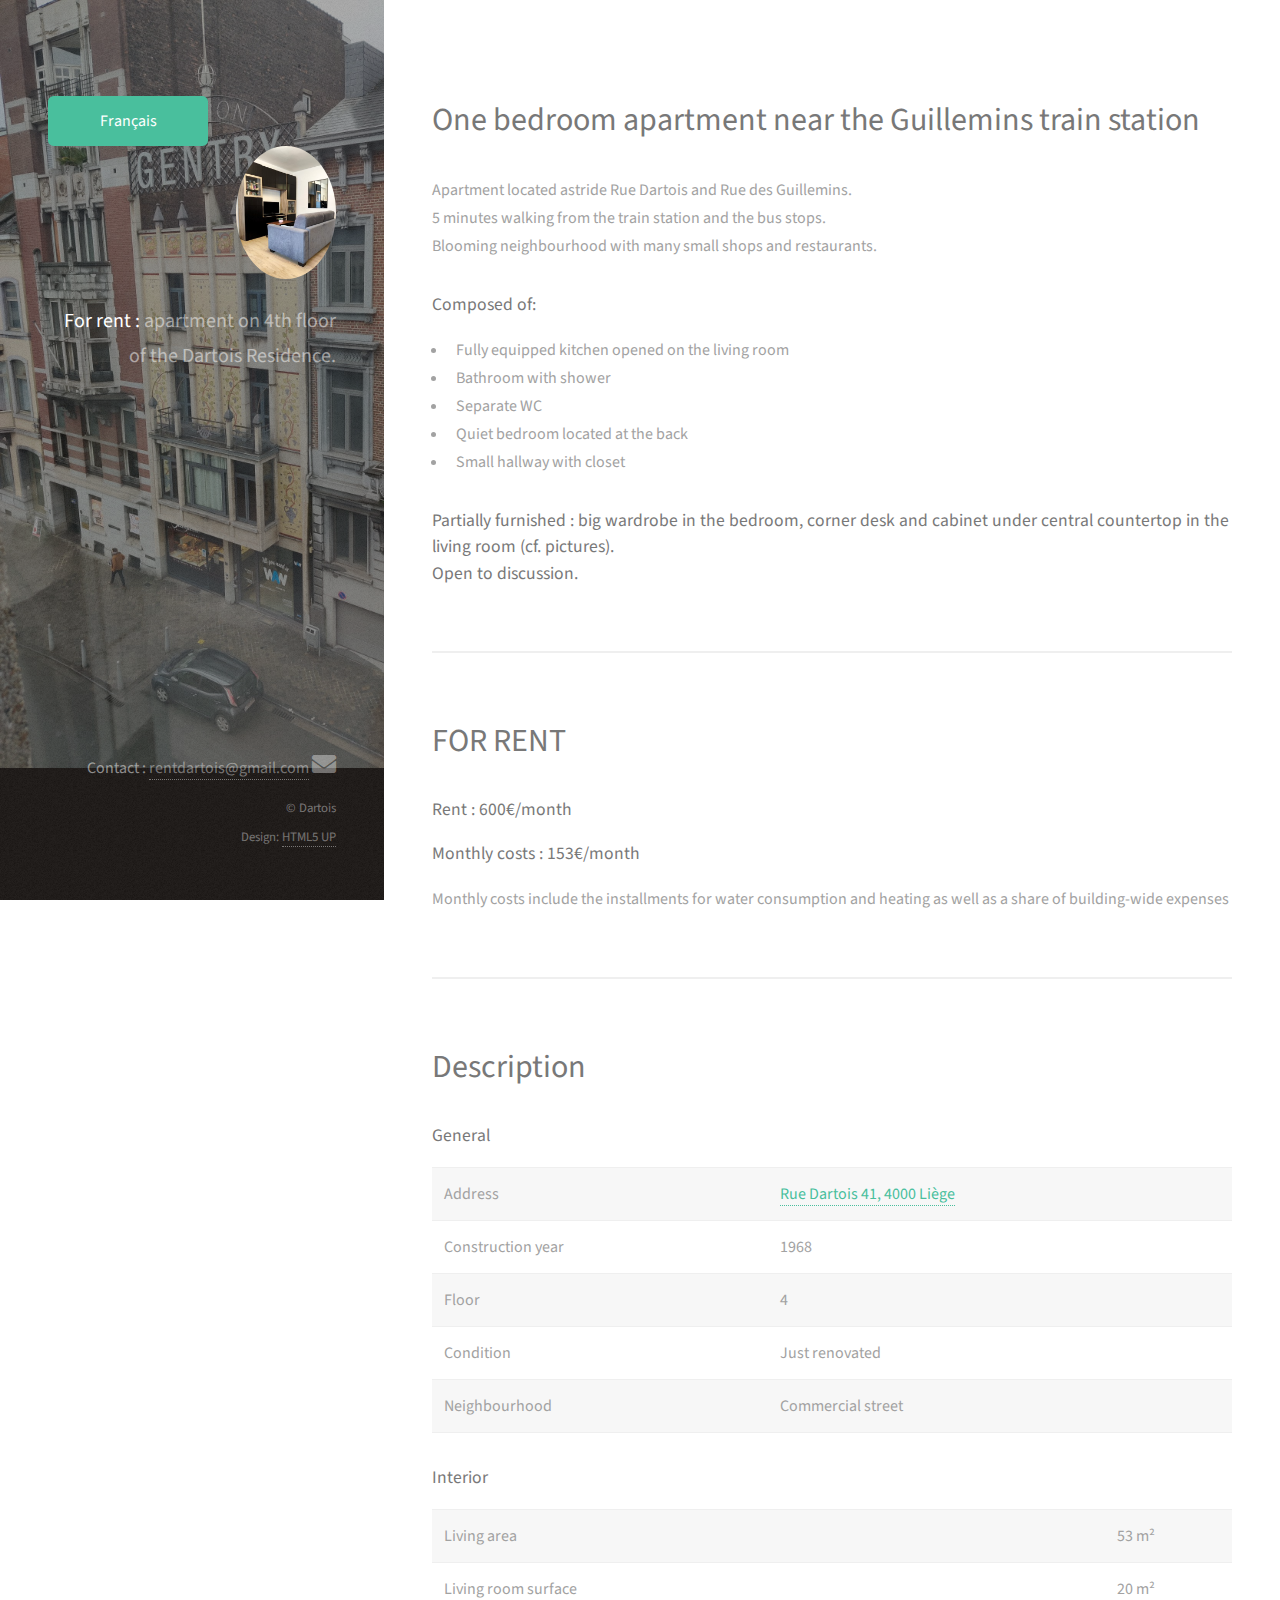
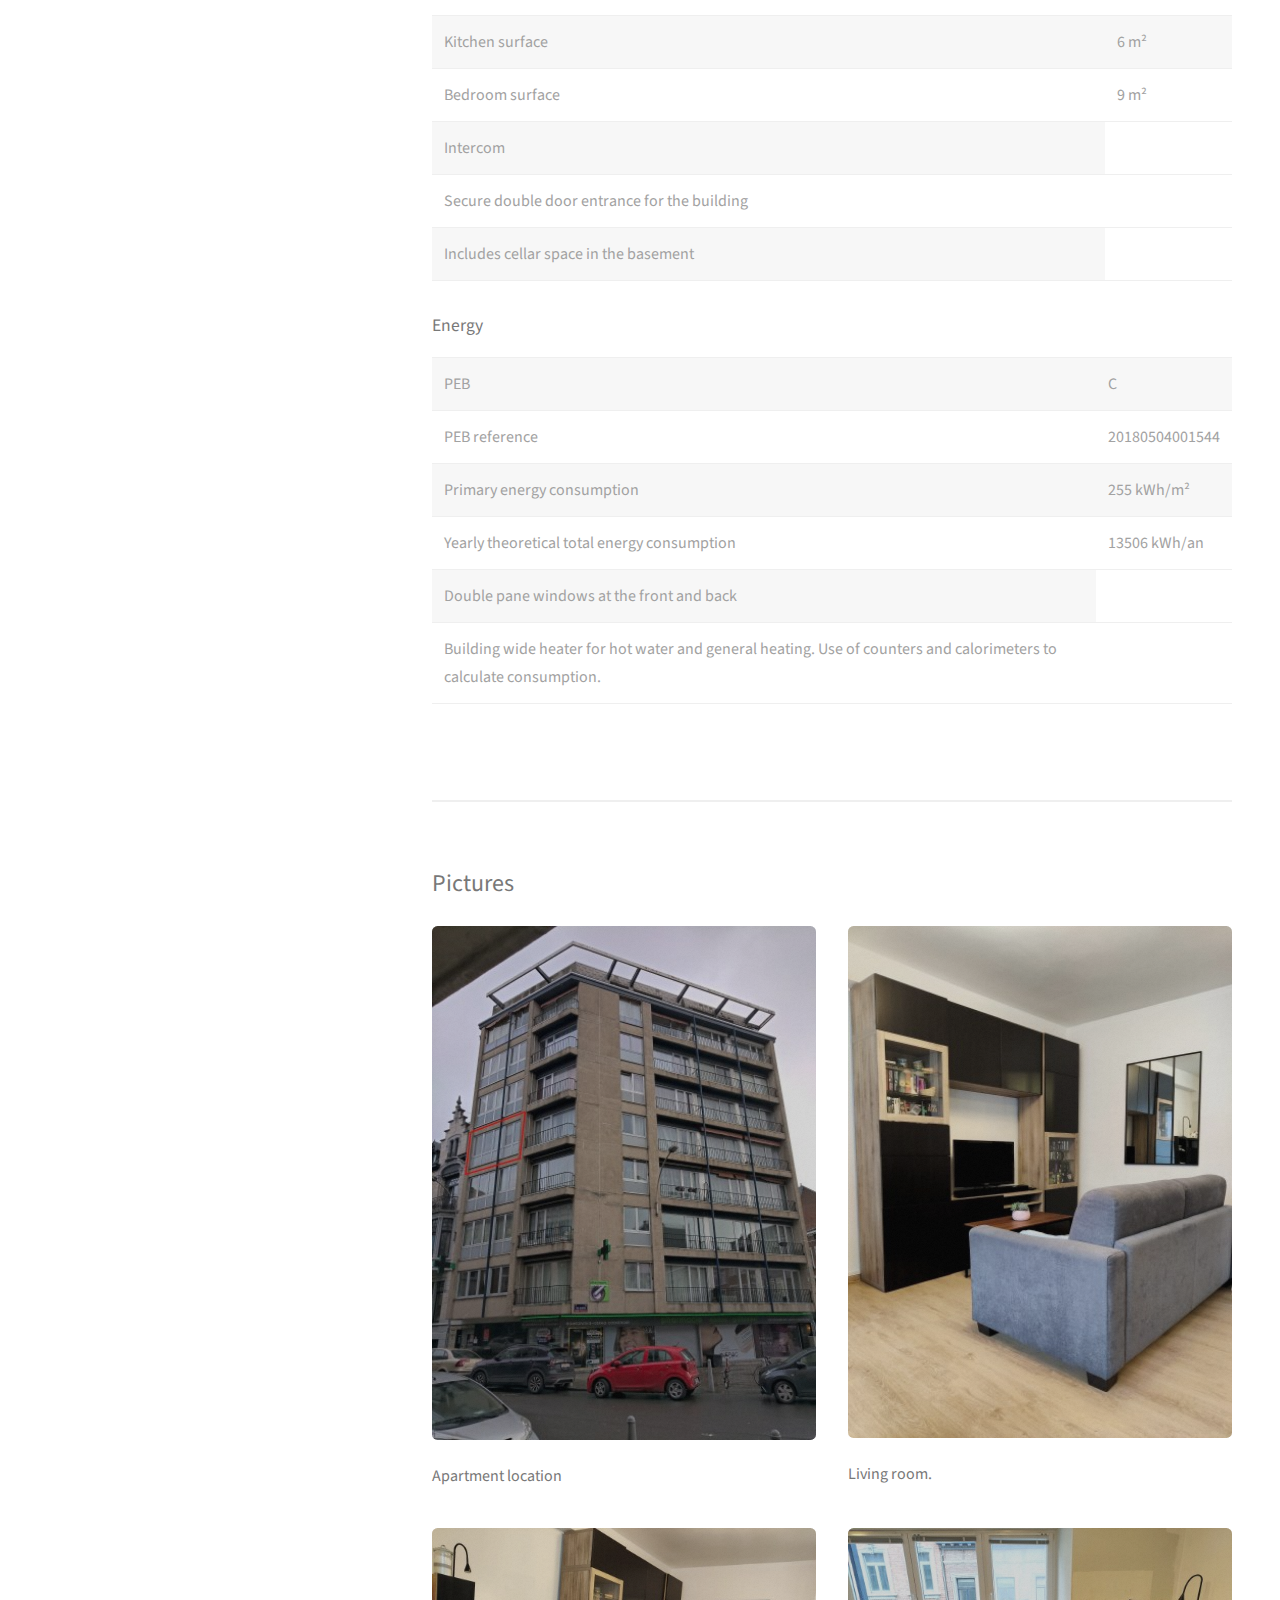
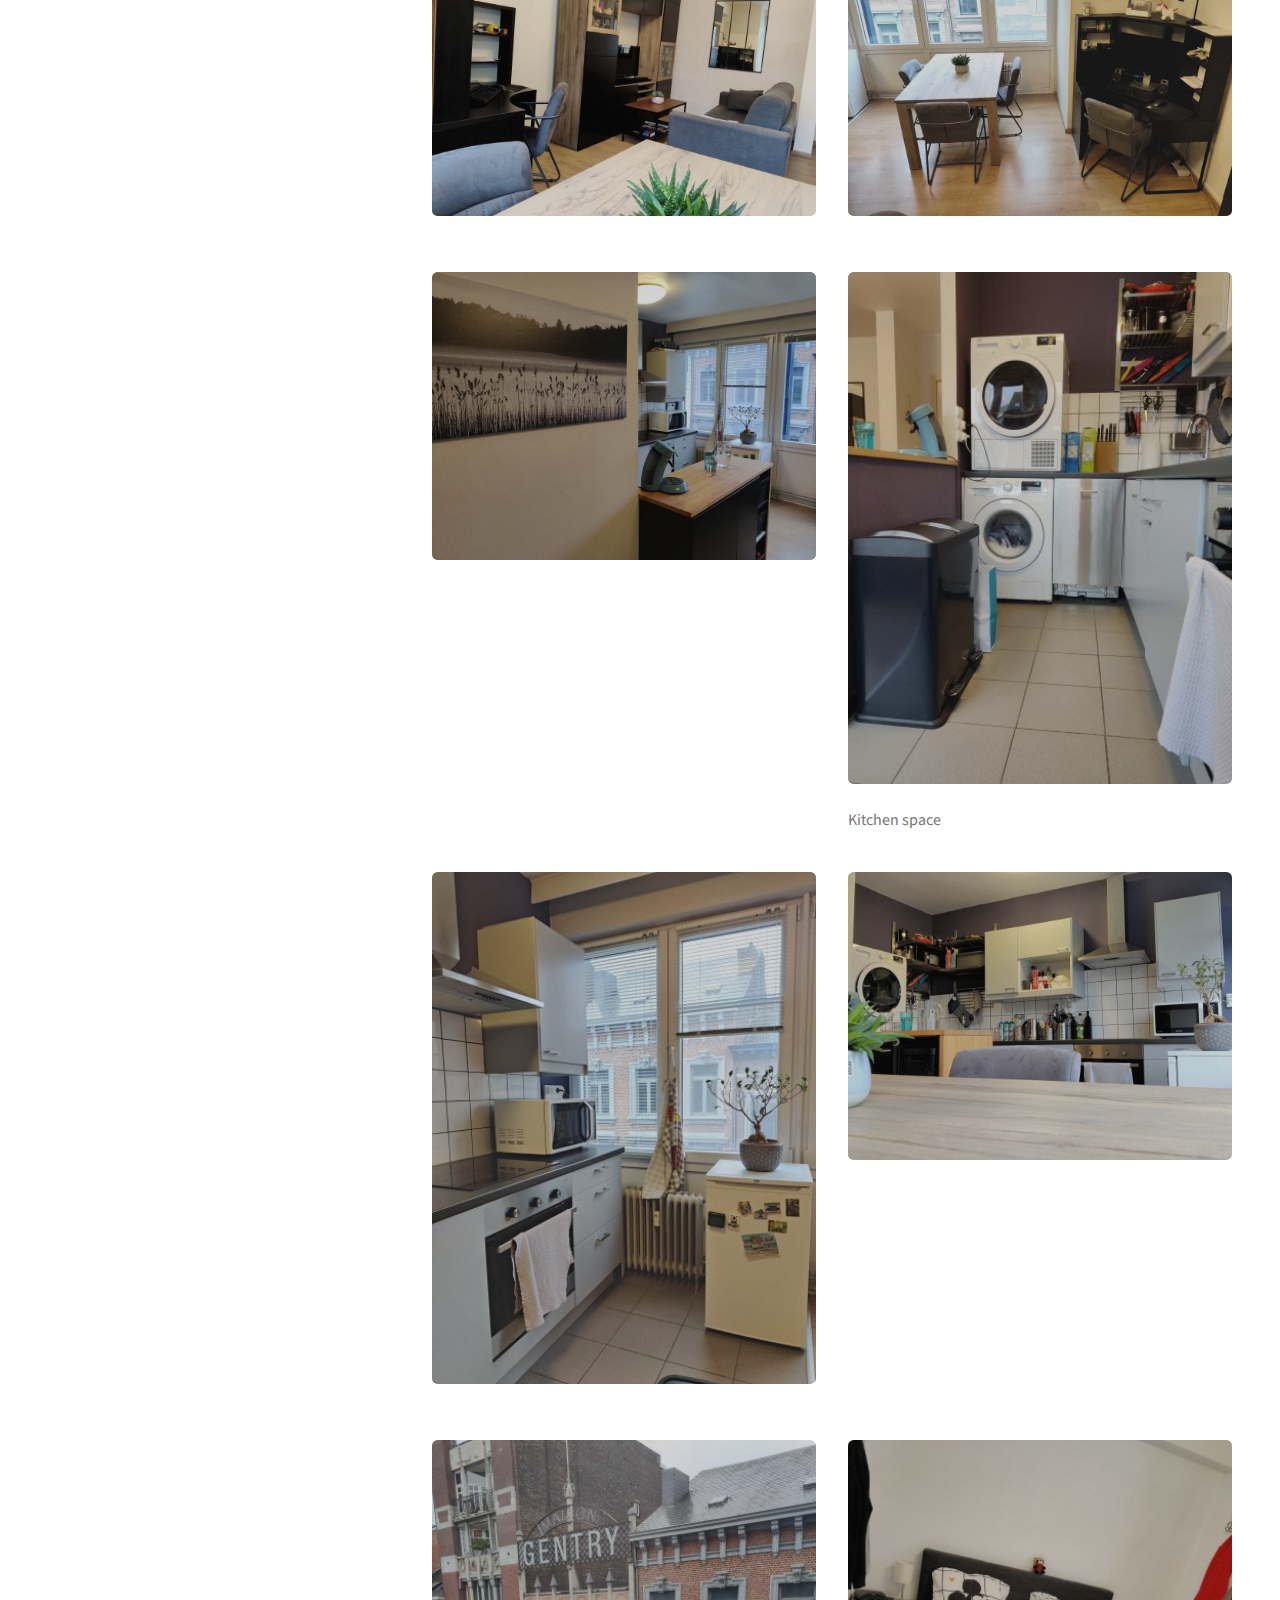
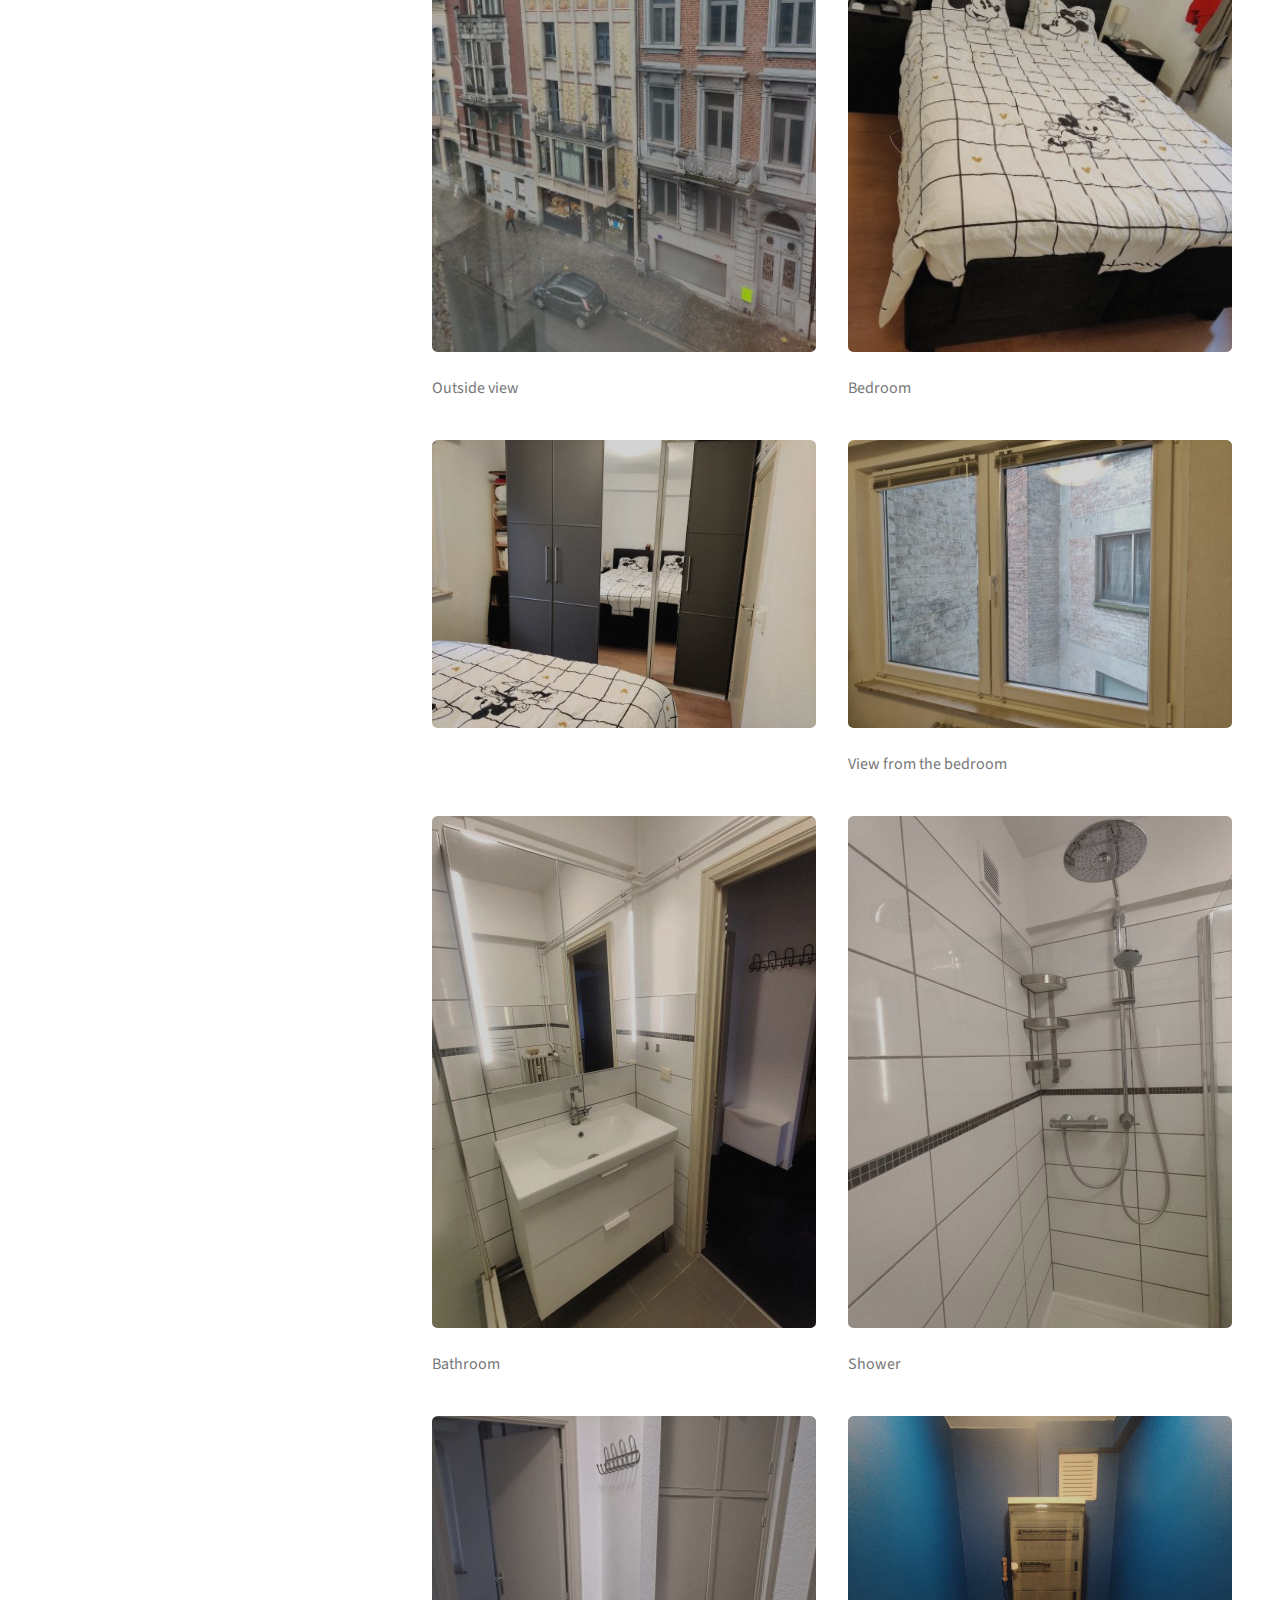
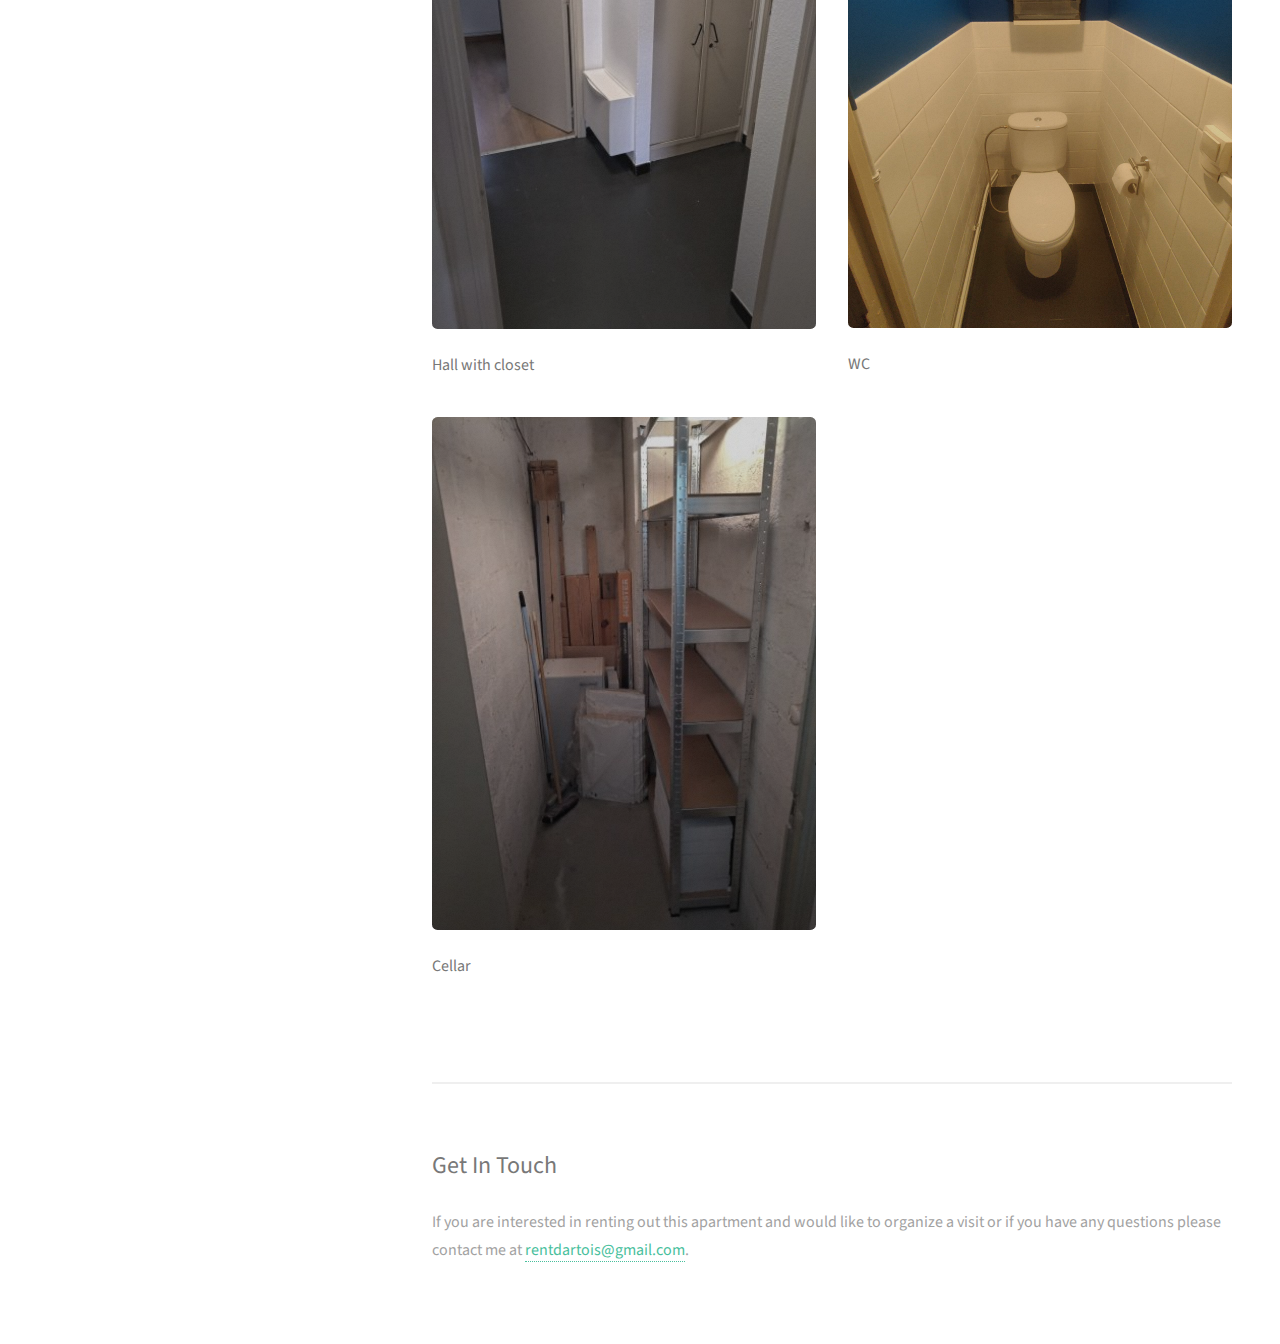
==== commit bbbbac3e: "Update index.html" ====
--- a/en/index.html
+++ b/en/index.html
@@ -253,7 +253,7 @@
 		<!-- Contact -->
 		<section id="three">
 			<h2>Get In Touch</h2>
-			<p>If you would be interested in renting out this apartment or if you have any questions please contact me at <a href="mailto:rentdartois@gmail.com">rentdartois@gmail.com</a>.</p>
+			<p>If you are interested in renting out this apartment and would like to organize a visit or if you have any questions please contact me at <a href="mailto:rentdartois@gmail.com">rentdartois@gmail.com</a>.</p>
 		</section>
 	</div>
 
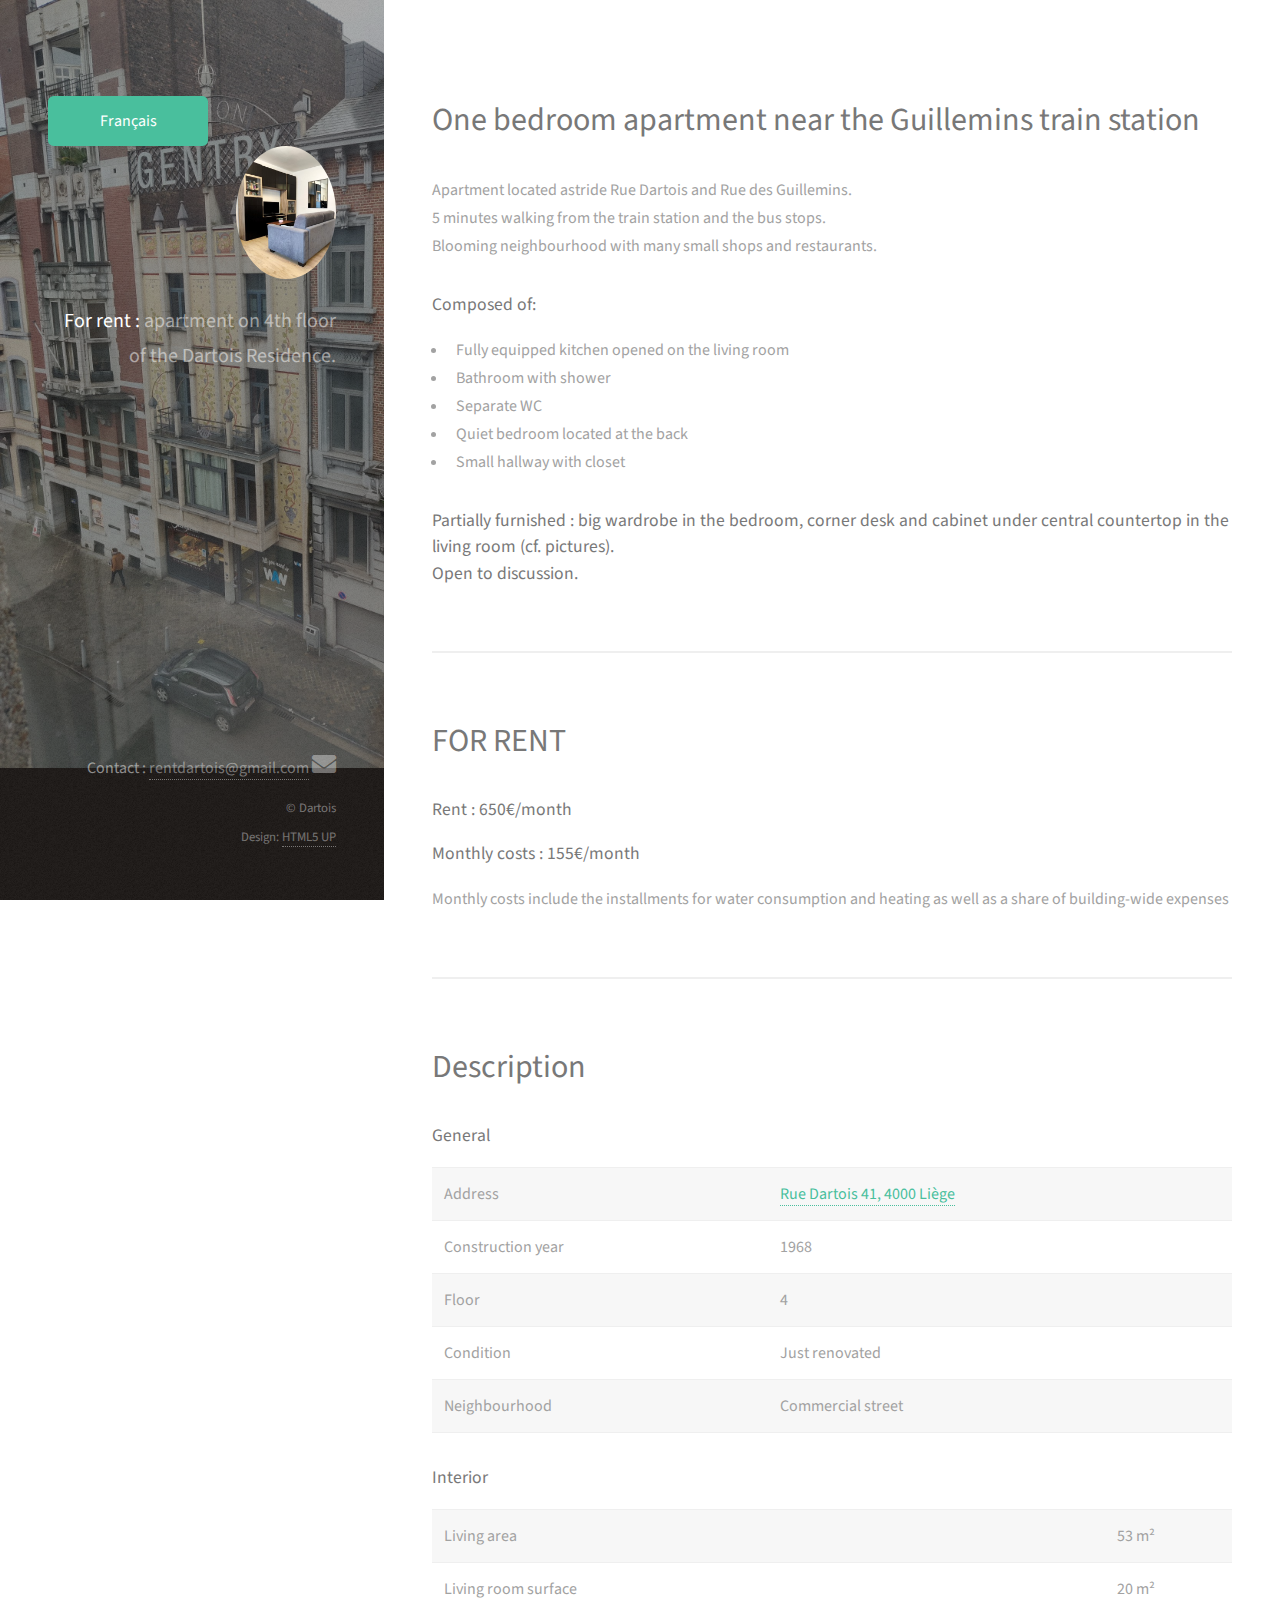
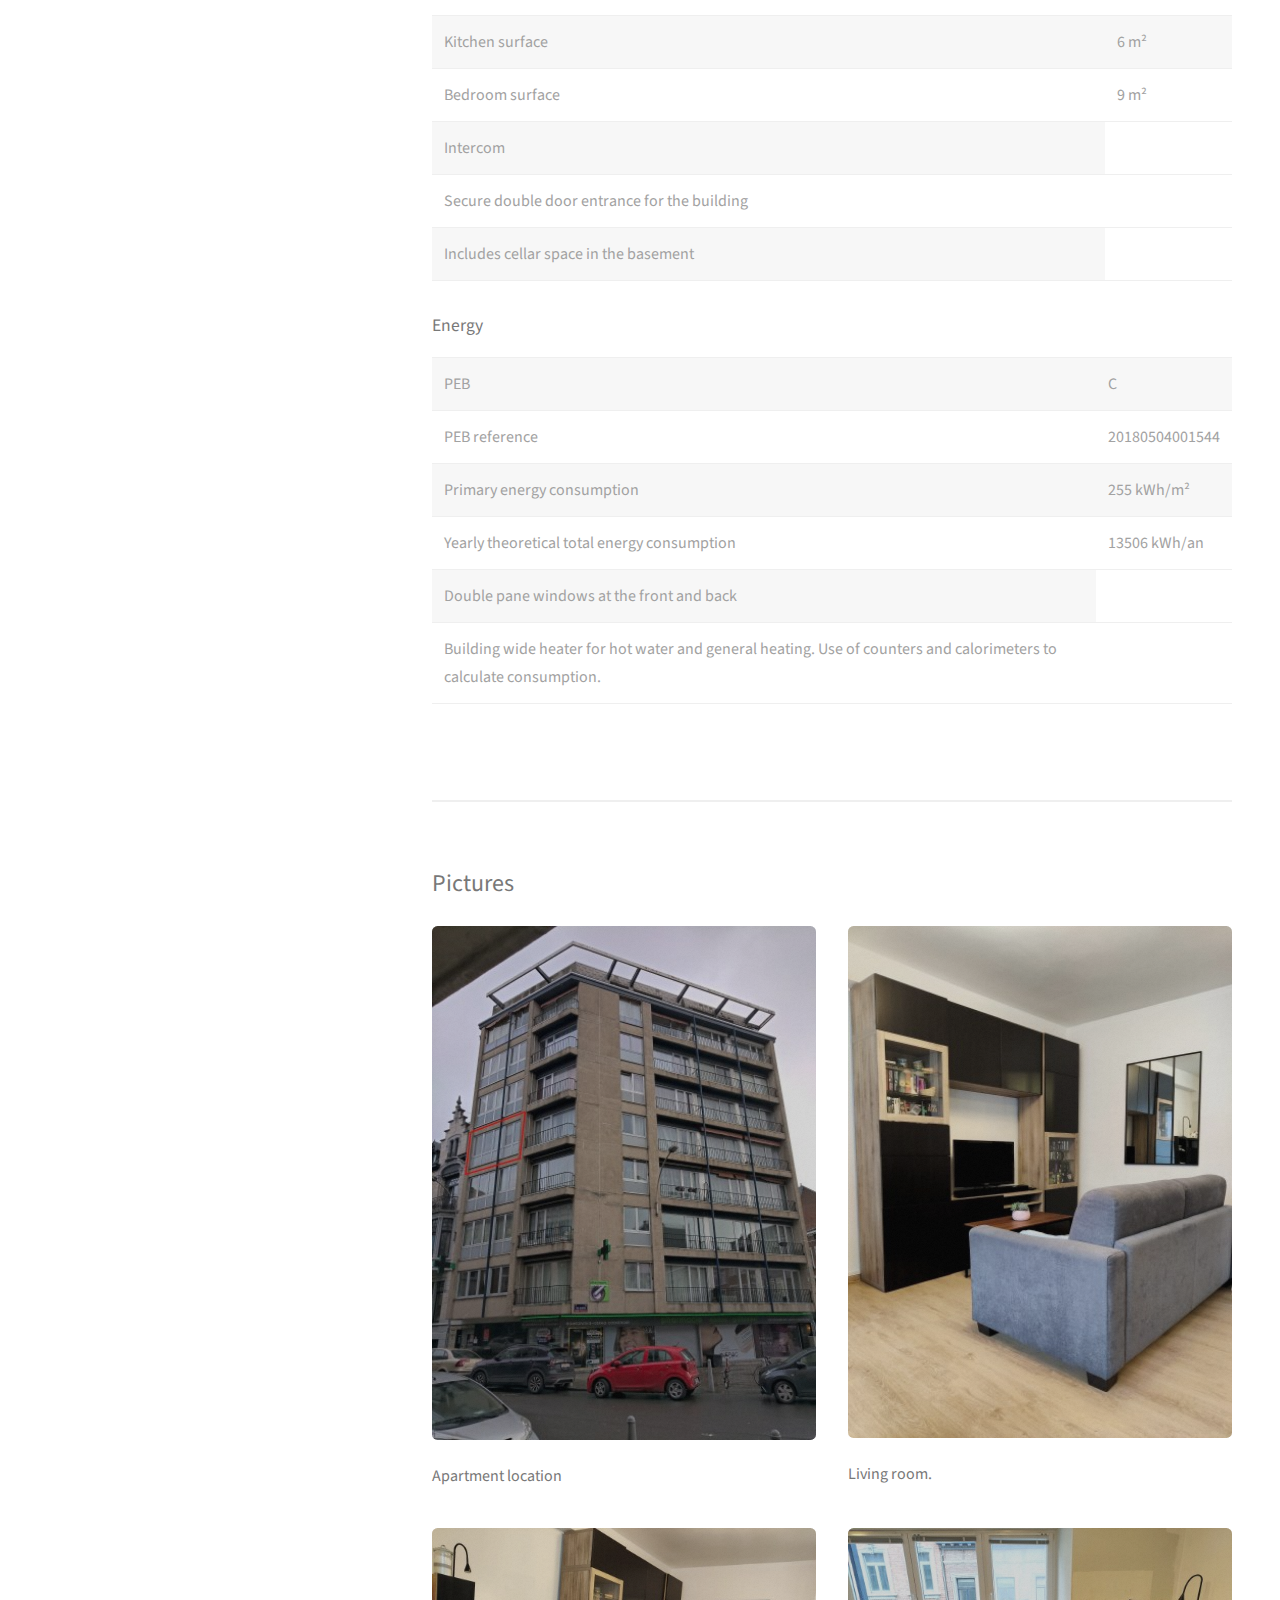
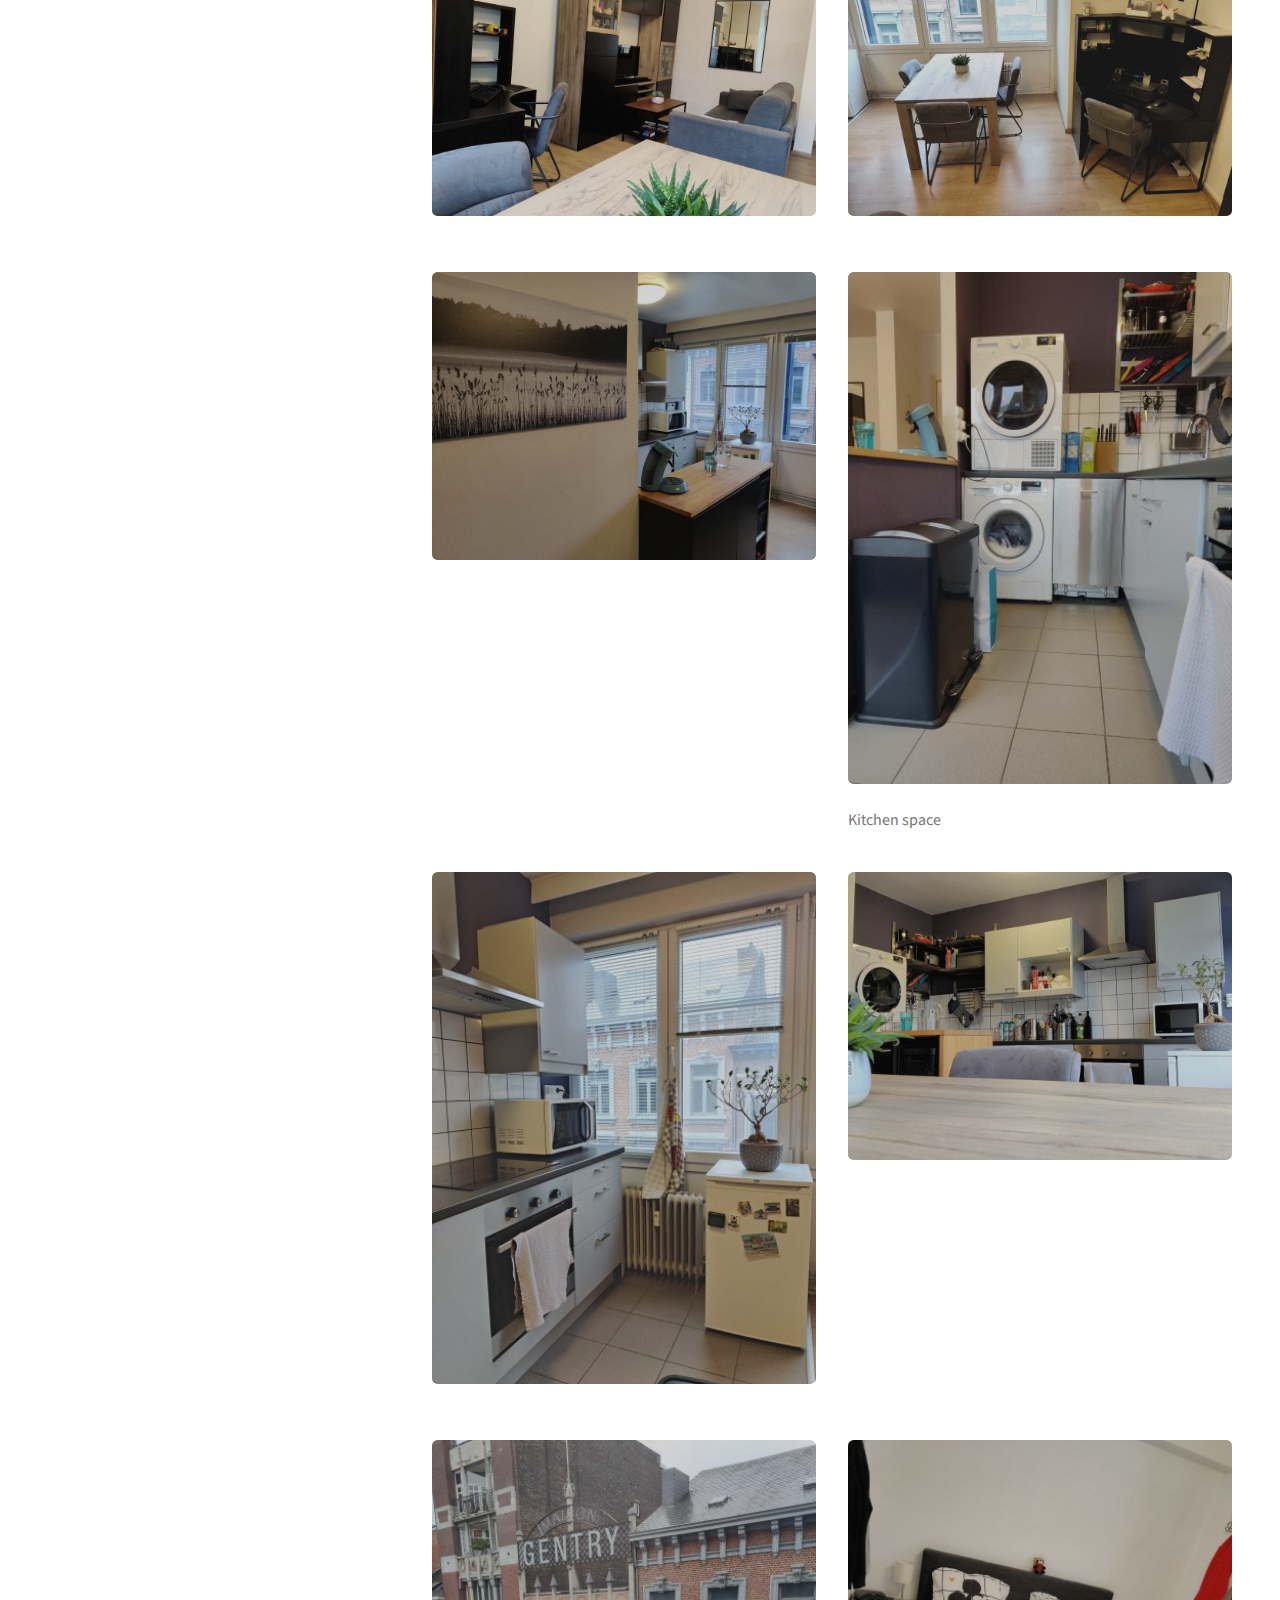
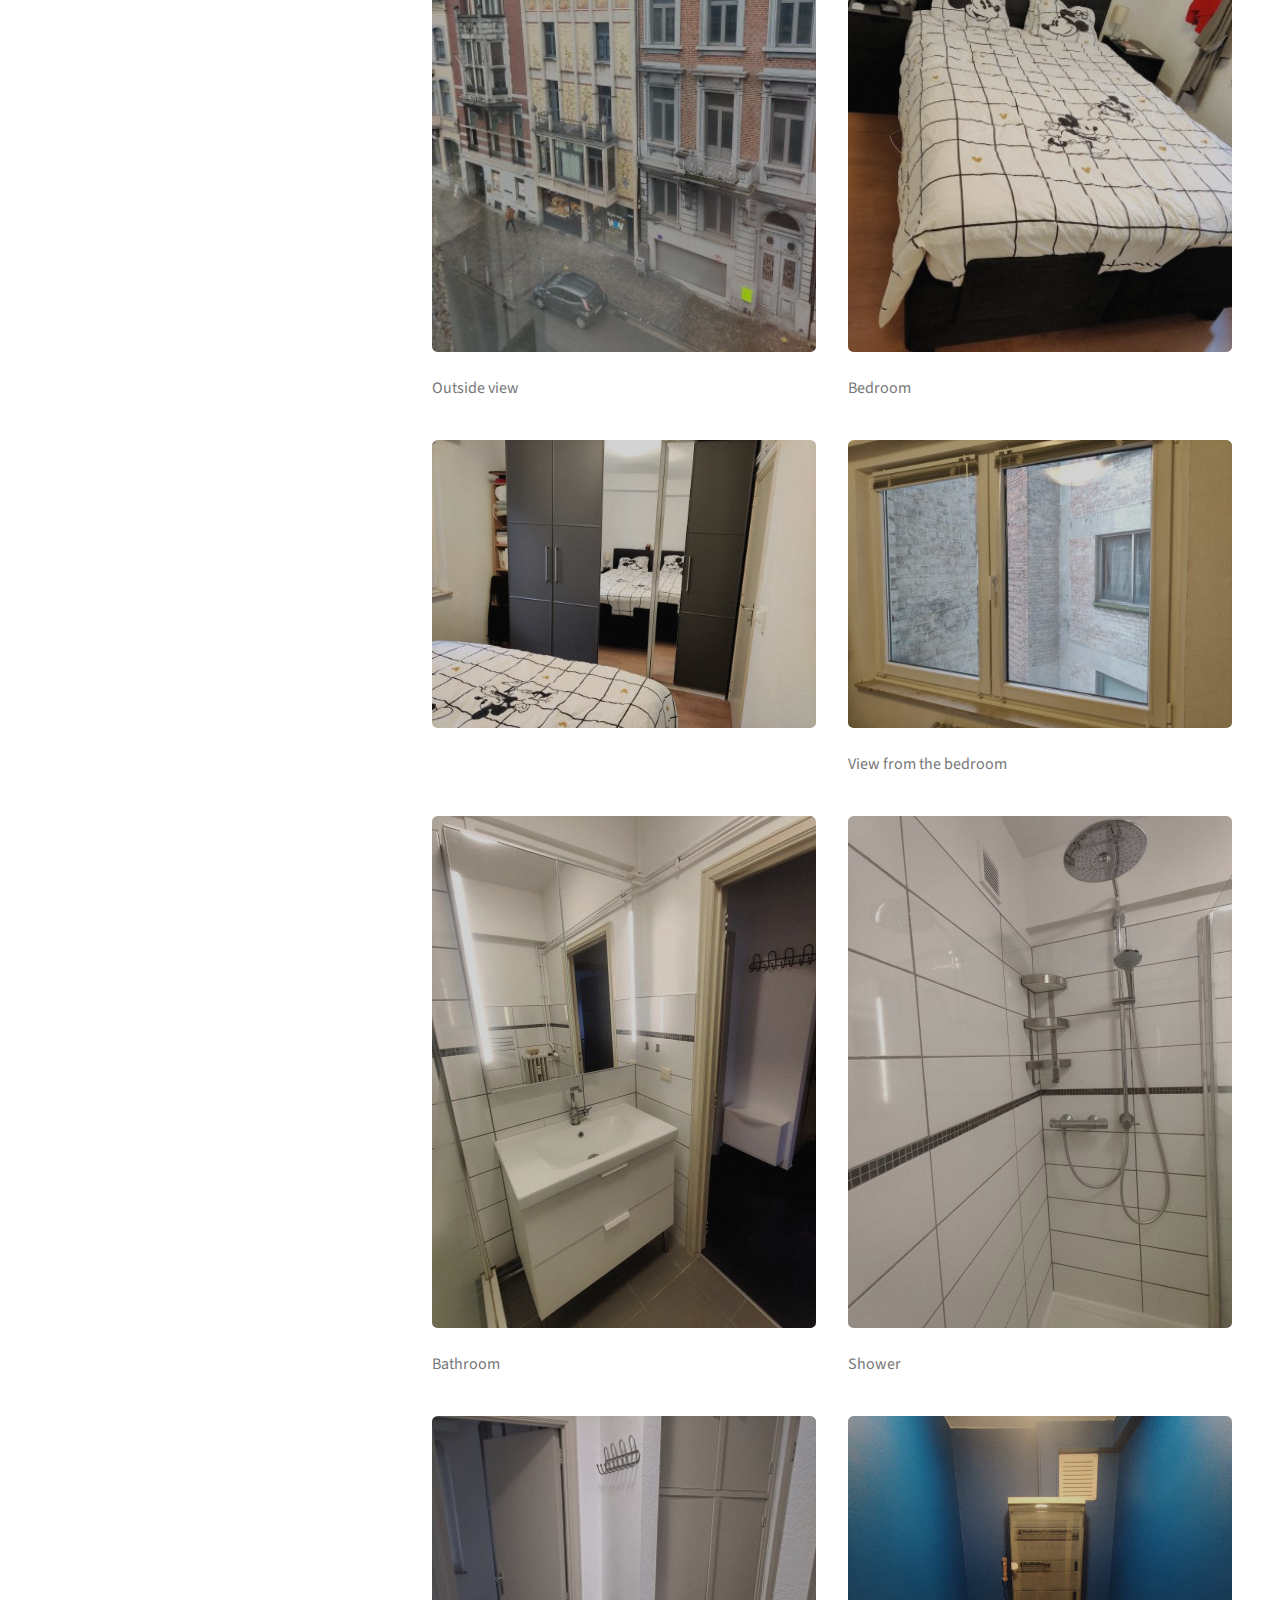
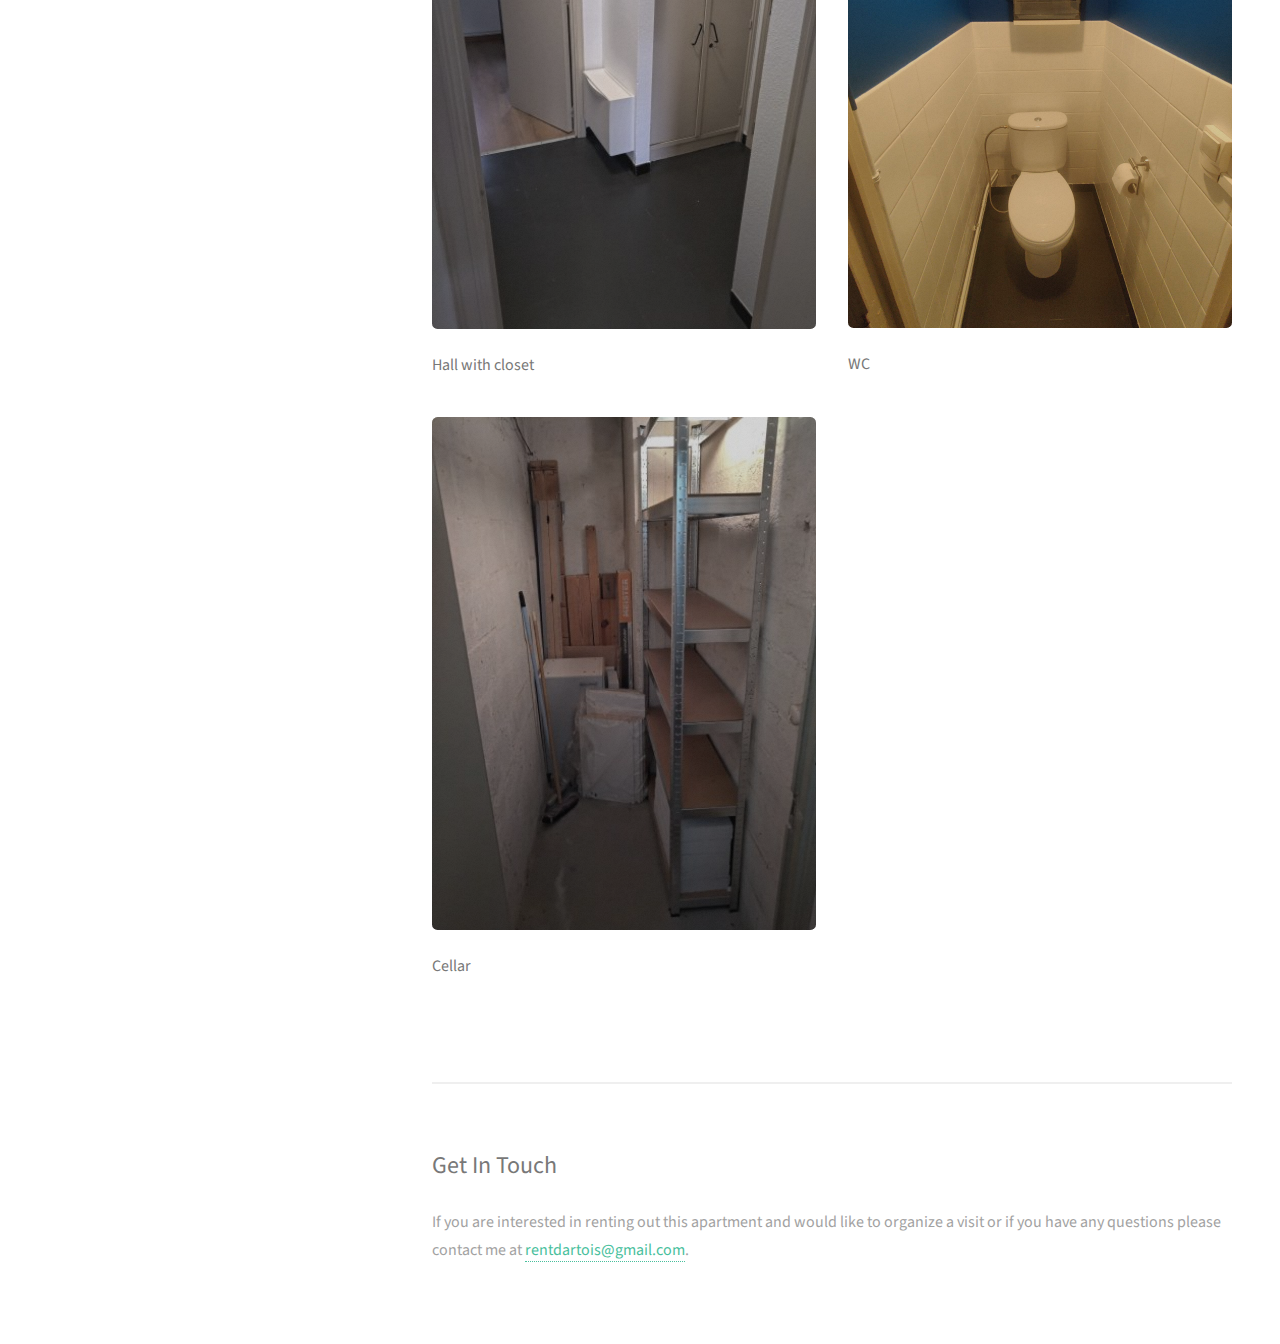
==== commit 22e73c52: "Update price for inflation" ====
--- a/en/index.html
+++ b/en/index.html
@@ -57,8 +57,8 @@
 			<header class="major">
 				<h2>FOR RENT</h2>
 			</header>
-			<h4><b>Rent :</b> 600€/month</h4>
-			<h4><b>Monthly costs :</b> 153€/month</h4>
+			<h4><b>Rent :</b> 650€/month</h4>
+			<h4><b>Monthly costs :</b> 155€/month</h4>
 			<p>Monthly costs include the installments for water consumption and heating as well as a share of
 				building-wide expenses </p>
 		</section>
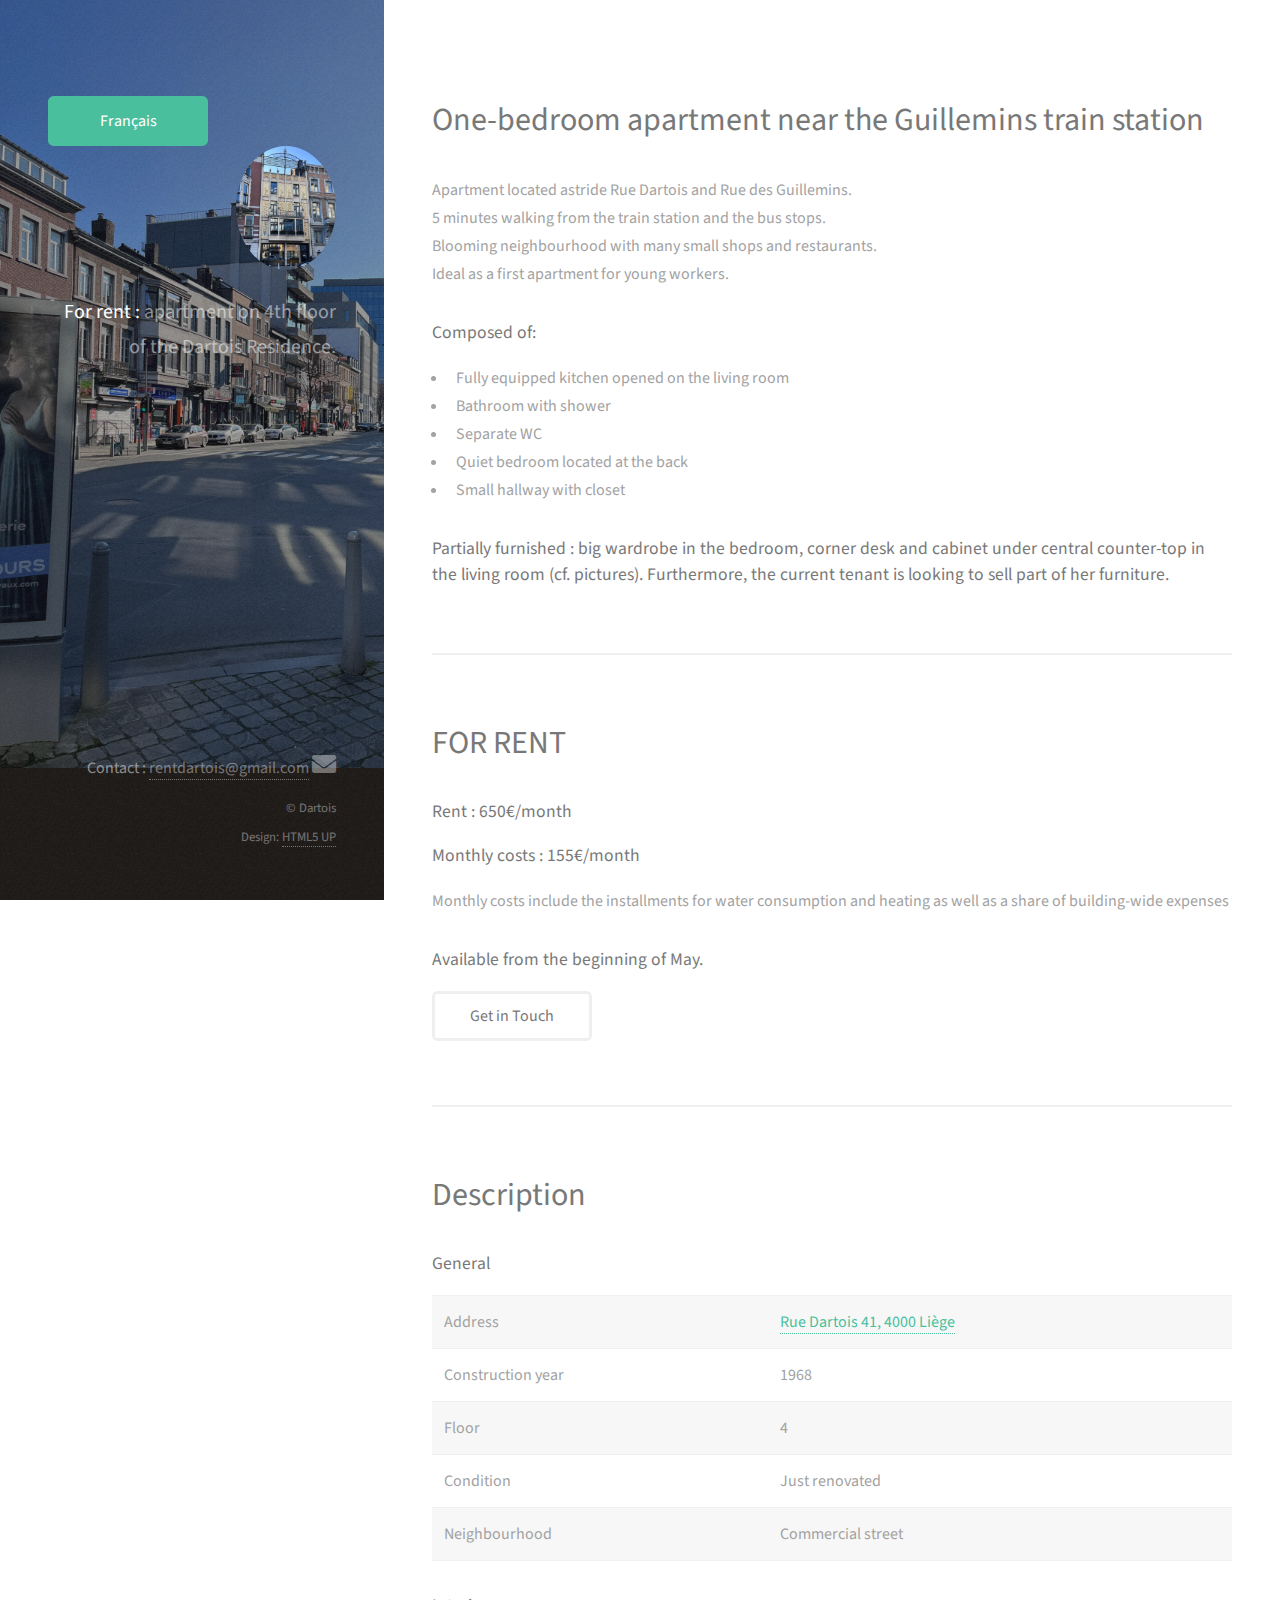
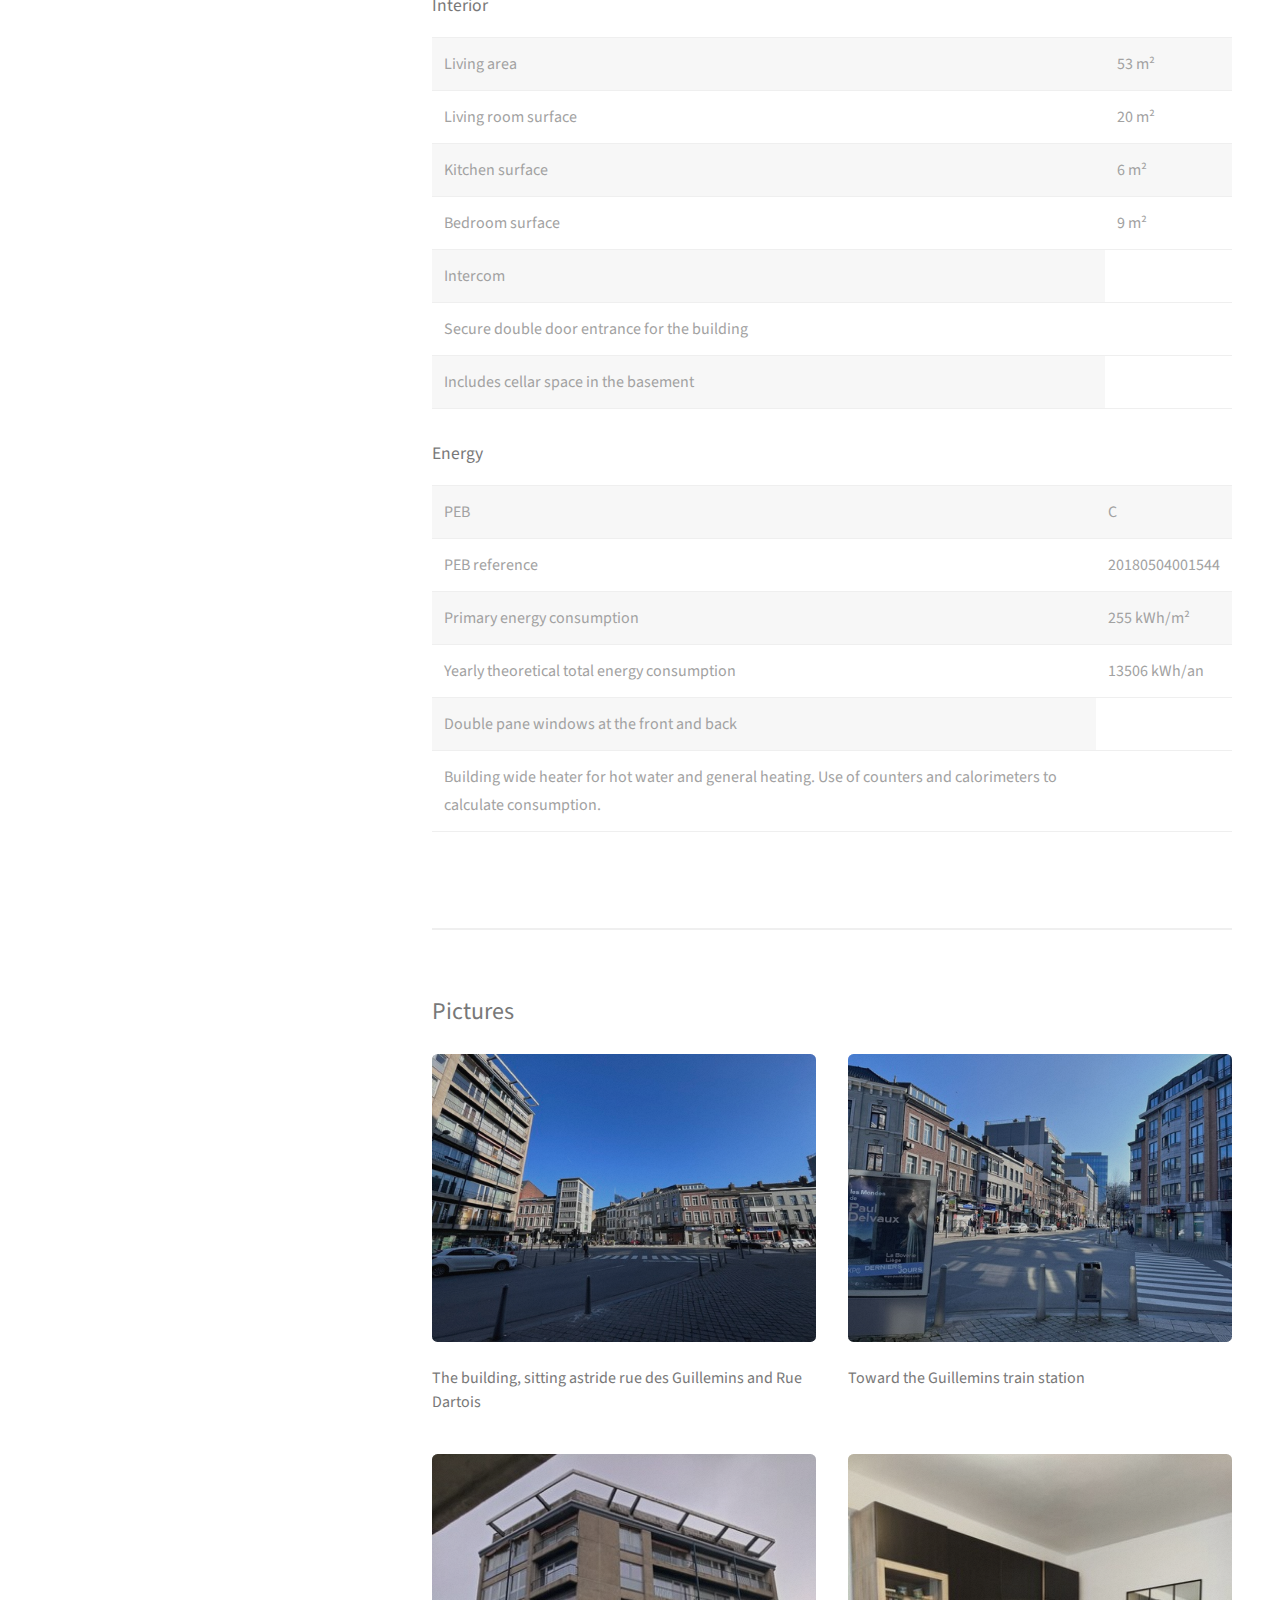
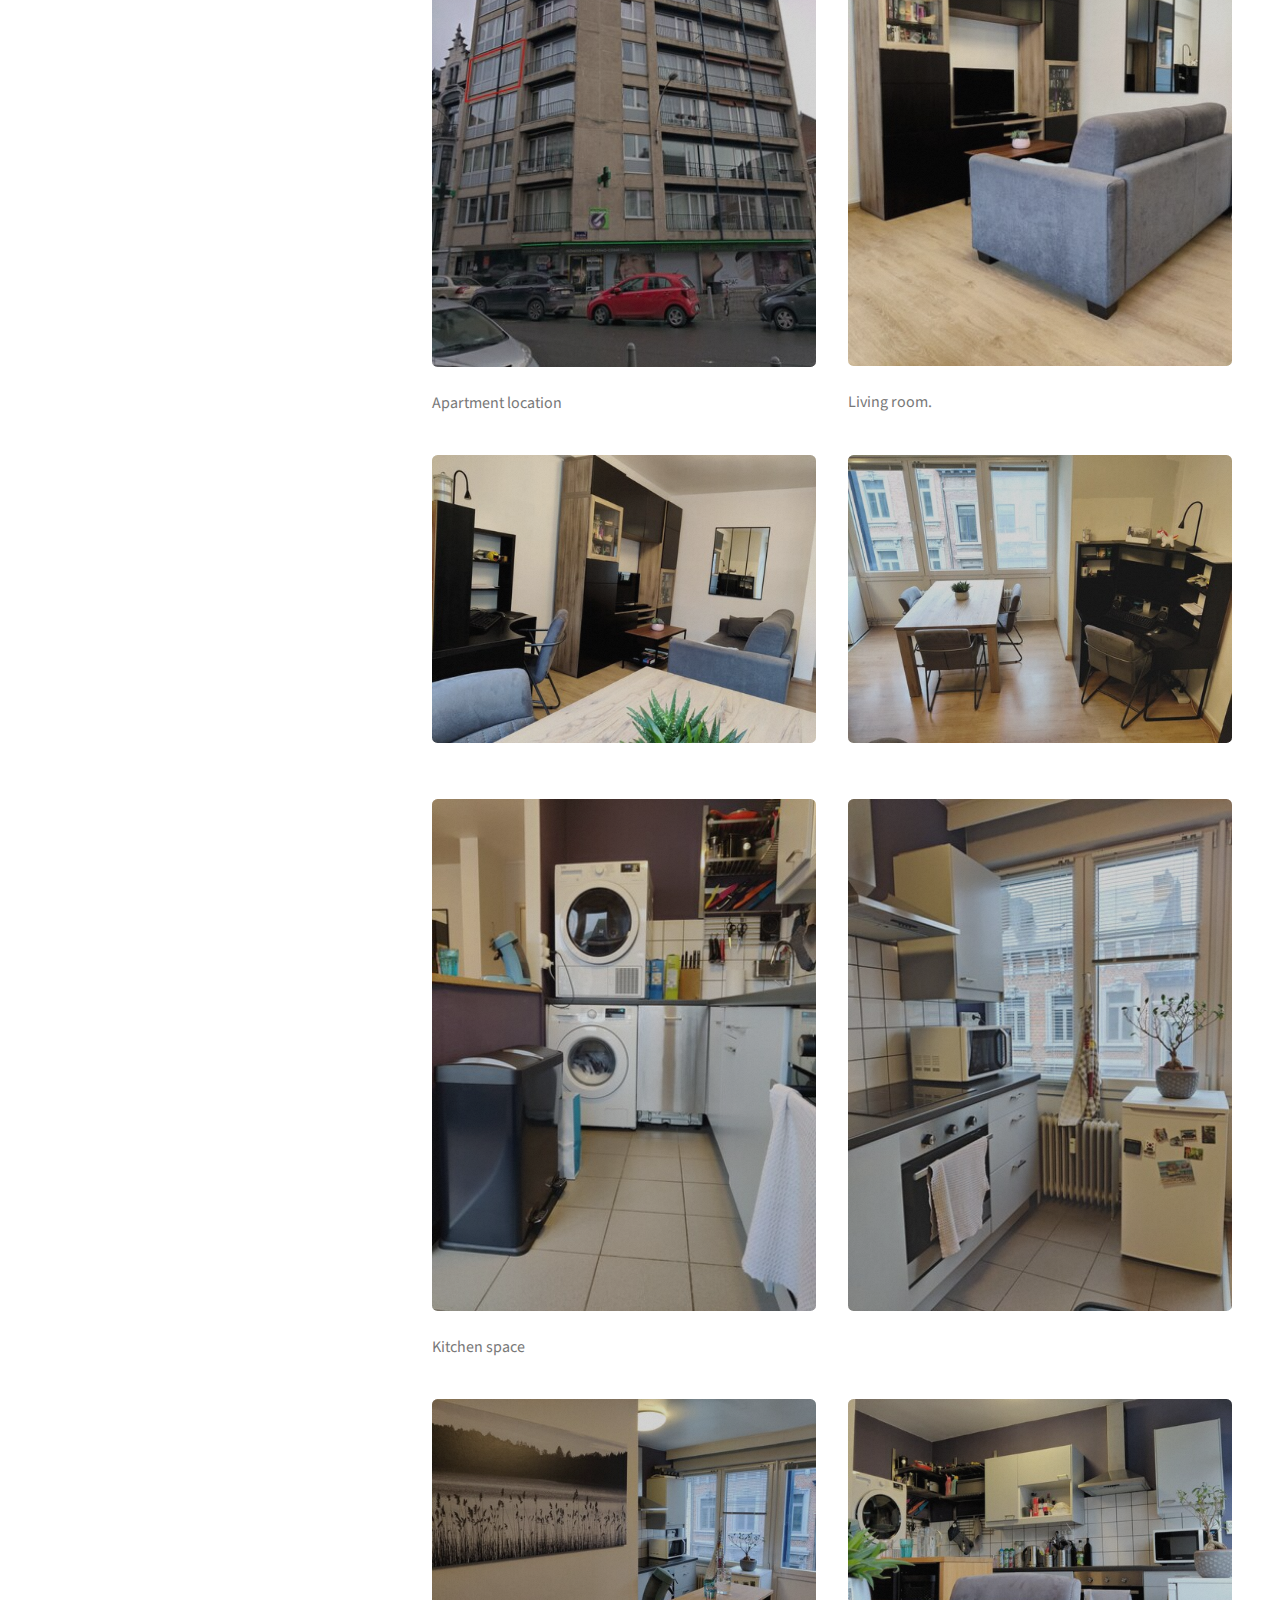
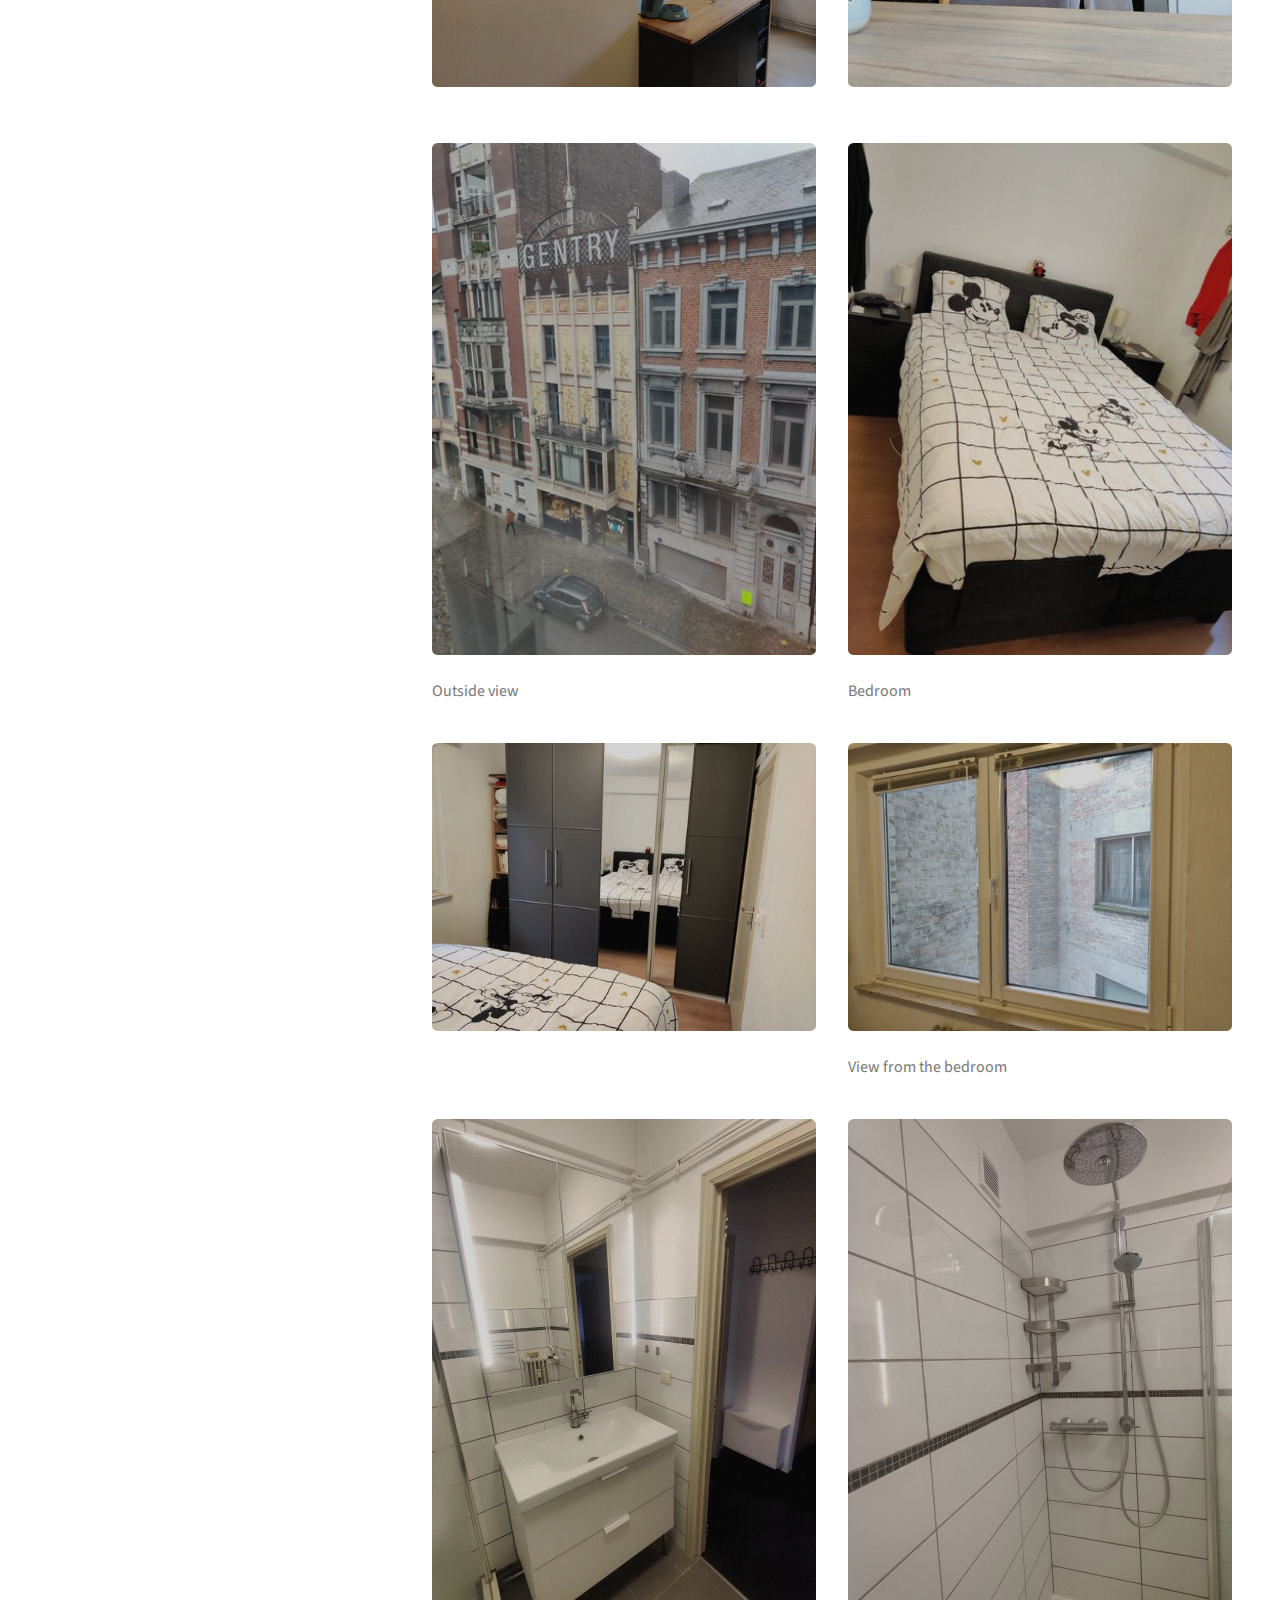
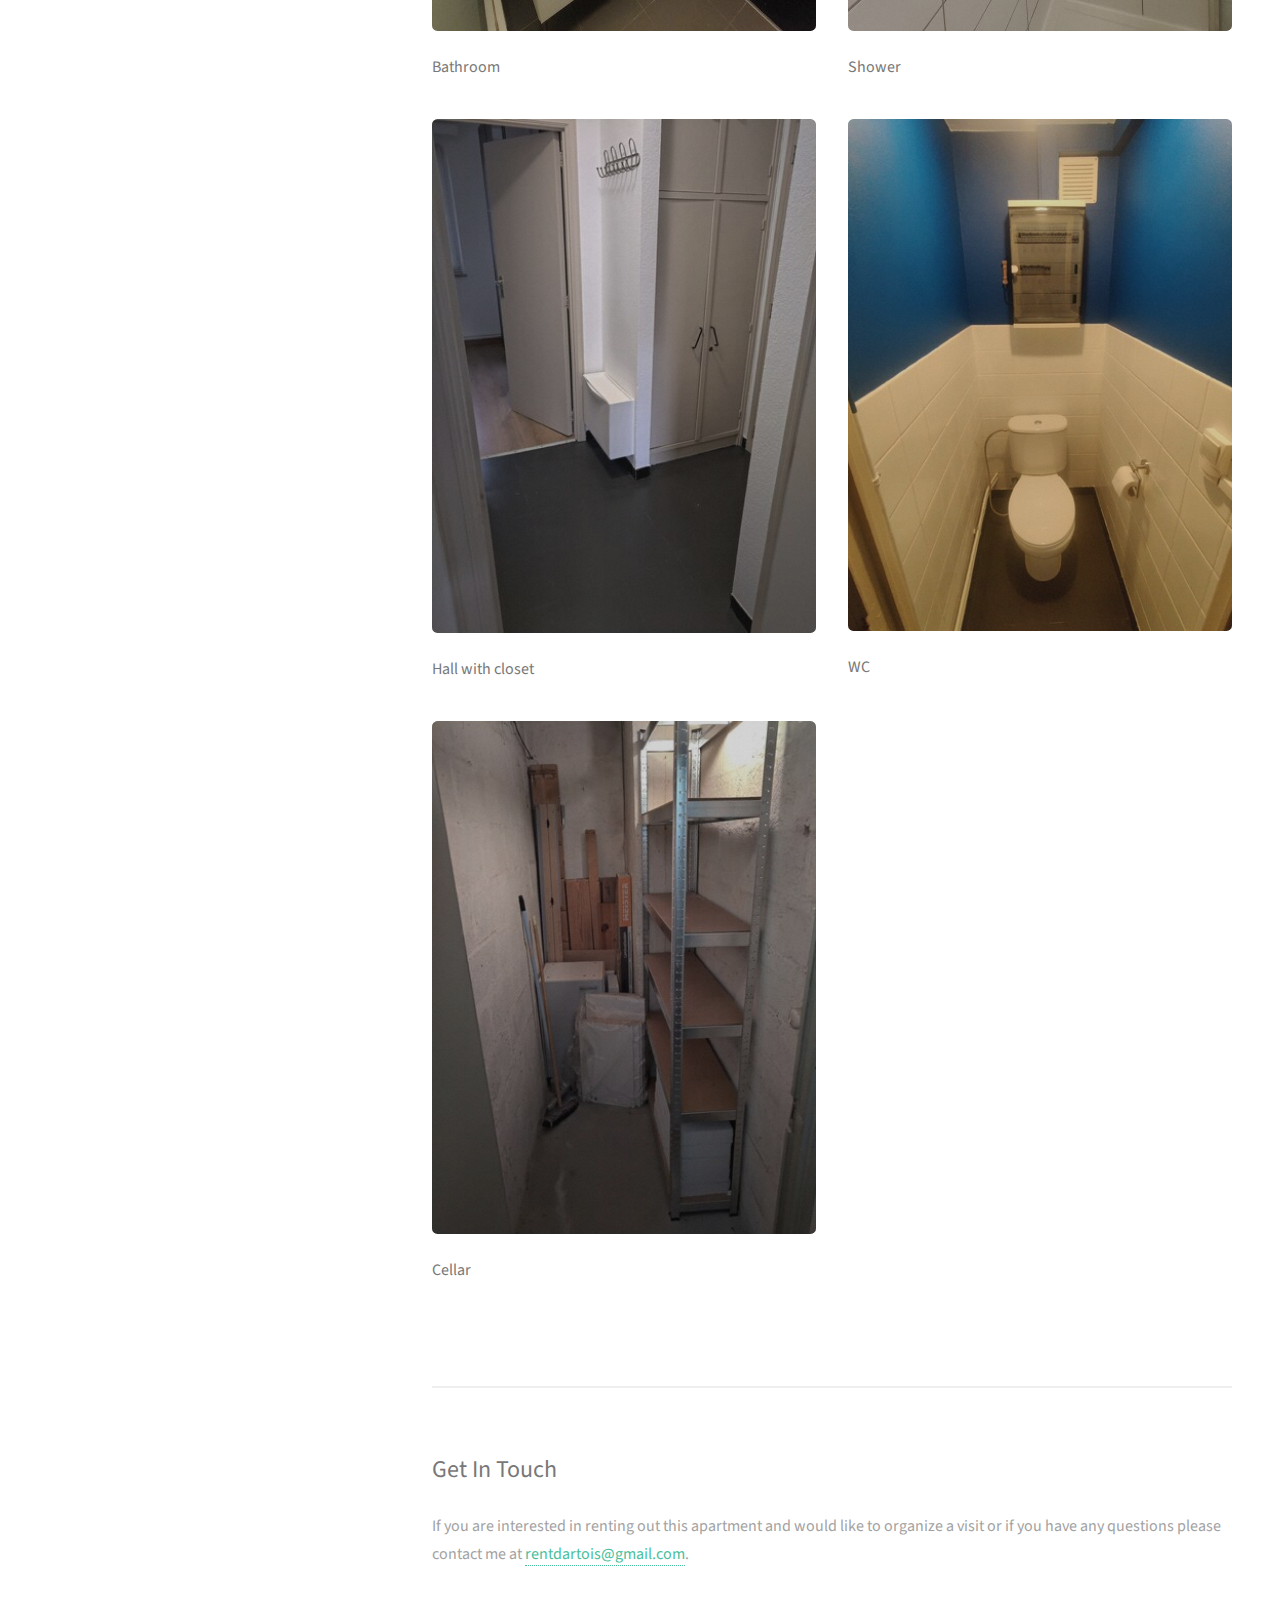
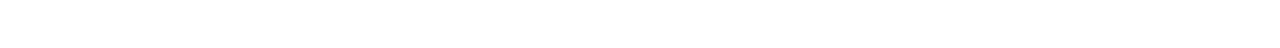
==== commit 135fa868: "Update English description, add metadata." ====
--- a/en/index.html
+++ b/en/index.html
@@ -4,12 +4,17 @@
 	html5up.net | @ajlkn
 	Free for personal and commercial use under the CCA 3.0 license (html5up.net/license)
 -->
-<html>
+<html lang="en">
 
 <head>
 	<title>For rent: Rue Dartois</title>
 	<meta charset="utf-8" />
 	<meta name="viewport" content="width=device-width, initial-scale=1, user-scalable=no" />
+	<meta property="og:title" content="FOR RENT : One bedroom apartmen rue Dartois - Guillemins" />
+	<meta property="og:description"  content="Walking distance from bus stops and the train station" />
+	<meta property="og:type" content="website" />
+	<meta property="og:url" content="https://rentdartois.github.io/fr/index.html" />
+	<meta property="og:image" content="https://rentdartois.github.io/images/fulls/intersection.jpg" />
 	<link rel="stylesheet" href="../assets/css/main.css" />
 </head>
 
@@ -23,7 +28,7 @@
 
 		<div class="inner">
 			<a href="#" class="image avatar"><img src="../images/avatar.jpg" alt="" /></a>
-			<h1><strong>For rent :</strong> apartment on 4th floor of the Dartois Residence</a>.</h1>
+			<h1><strong>For rent :</strong> apartment on 4th floor of the Dartois Residence.</h1>
 		</div>
 	</header>
 
@@ -33,11 +38,12 @@
 		<!-- Description-->
 		<section id="description">
 			<header class="major">
-				<h2>One bedroom apartment near the Guillemins train station</h2>
+				<h2>One-bedroom apartment near the Guillemins train station</h2>
 			</header>
-			<p>Apartment located astride Rue Dartois and Rue des Guillemins.</br>
-				5 minutes walking from the train station and the bus stops.</br>
-				Blooming neighbourhood with many small shops and restaurants.</br>
+			<p>Apartment located astride Rue Dartois and Rue des Guillemins.<br/>
+				5 minutes walking from the train station and the bus stops.<br/>
+				Blooming neighbourhood with many small shops and restaurants.<br/>
+				Ideal as a first apartment for young workers.<br/>
 			</p>
 			<h4>Composed of:</h4>
 			<ul>
@@ -47,8 +53,8 @@
 				<li>Quiet bedroom located at the back</li>
 				<li>Small hallway with closet</li>
 			</ul>
-			<h4>Partially furnished : big wardrobe in the bedroom, corner desk and cabinet under central countertop in the living room (cf. pictures).</br>
-				Open to discussion.
+			<h4>Partially furnished : big wardrobe in the bedroom, corner desk and cabinet under central counter-top in the living room (cf. pictures).
+				Furthermore, the current tenant is looking to sell part of her furniture.
 			</h4>
 		</section>
 
@@ -61,6 +67,11 @@
 			<h4><b>Monthly costs :</b> 155€/month</h4>
 			<p>Monthly costs include the installments for water consumption and heating as well as a share of
 				building-wide expenses </p>
+			<h4>Available from the beginning of May.</h4>
+
+			<ul class="actions">
+				<li><a href="#contact" class="button">Get in Touch</a></li>
+			</ul>
 		</section>
 
 		<!-- Details-->
@@ -168,6 +179,16 @@
 			<h2>Pictures</h2>
 			<div class="row">
 				<article class="col-6 col-12-xsmall work-item">
+					<a href="../images/fulls/intersection.jpg" class="image fit thumb"><img
+							src="../images/thumbs/intersection.jpg" alt="" /></a>
+					<h3>The building, sitting astride rue des Guillemins and Rue Dartois</h3>
+				</article>
+				<article class="col-6 col-12-xsmall work-item">
+					<a href="../images/fulls/guillemins-landscape.jpg" class="image fit thumb"><img
+							src="../images/thumbs/guillemins-landscape.jpg" alt="" /></a>
+					<h3>Toward the Guillemins train station</h3>
+				</article>
+				<article class="col-6 col-12-xsmall work-item">
 					<a href="../images/fulls/building-selection-1.jpg" class="image fit thumb"><img
 							src="../images/thumbs/building-selection-1.jpg" alt="" /></a>
 					<h3>Apartment location</h3>
@@ -186,10 +207,6 @@
 							src="../images/thumbs/living-3.jpg" alt="" /></a>
 				</article>
 				<article class="col-6 col-12-xsmall work-item">
-					<a href="../images/fulls/living-4.jpg" class="image fit thumb"><img
-							src="../images/thumbs/living-4.jpg" alt="" /></a>
-				</article>
-				<article class="col-6 col-12-xsmall work-item">
 					<a href="../images/fulls/kitchen-1.jpg" class="image fit thumb"><img
 							src="../images/thumbs/kitchen-1.jpg" alt="" /></a>
 					<h3>Kitchen space</h3>
@@ -200,6 +217,10 @@
 					<h3></h3>
 				</article>
 				<article class="col-6 col-12-xsmall work-item">
+					<a href="../images/fulls/living-4.jpg" class="image fit thumb"><img
+							src="../images/thumbs/living-4.jpg" alt="" /></a>
+				</article>
+				<article class="col-6 col-12-xsmall work-item">
 					<a href="../images/fulls/kitchen-3.jpg" class="image fit thumb"><img
 							src="../images/thumbs/kitchen-3.jpg" alt="" /></a>
 				</article>
@@ -251,7 +272,7 @@
 		</section>
 
 		<!-- Contact -->
-		<section id="three">
+		<section id="contact">
 			<h2>Get In Touch</h2>
 			<p>If you are interested in renting out this apartment and would like to organize a visit or if you have any questions please contact me at <a href="mailto:rentdartois@gmail.com">rentdartois@gmail.com</a>.</p>
 		</section>
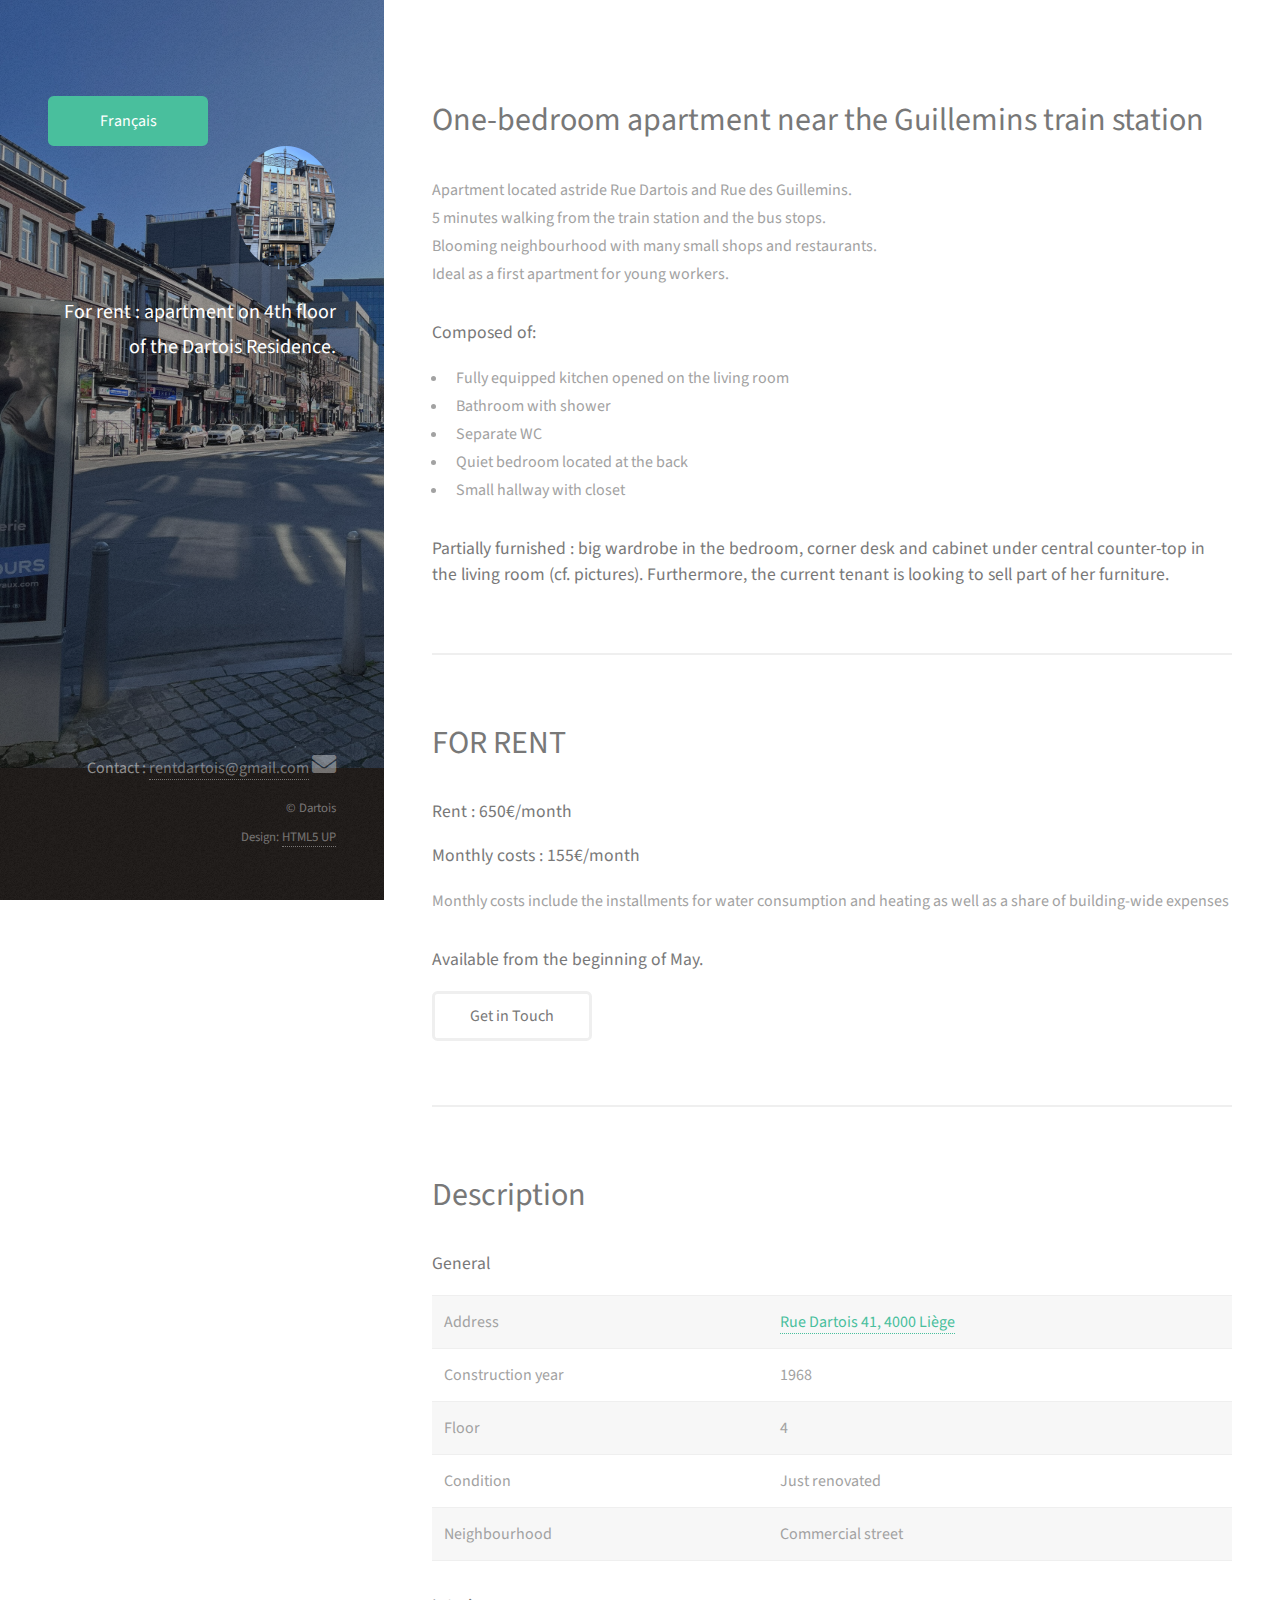
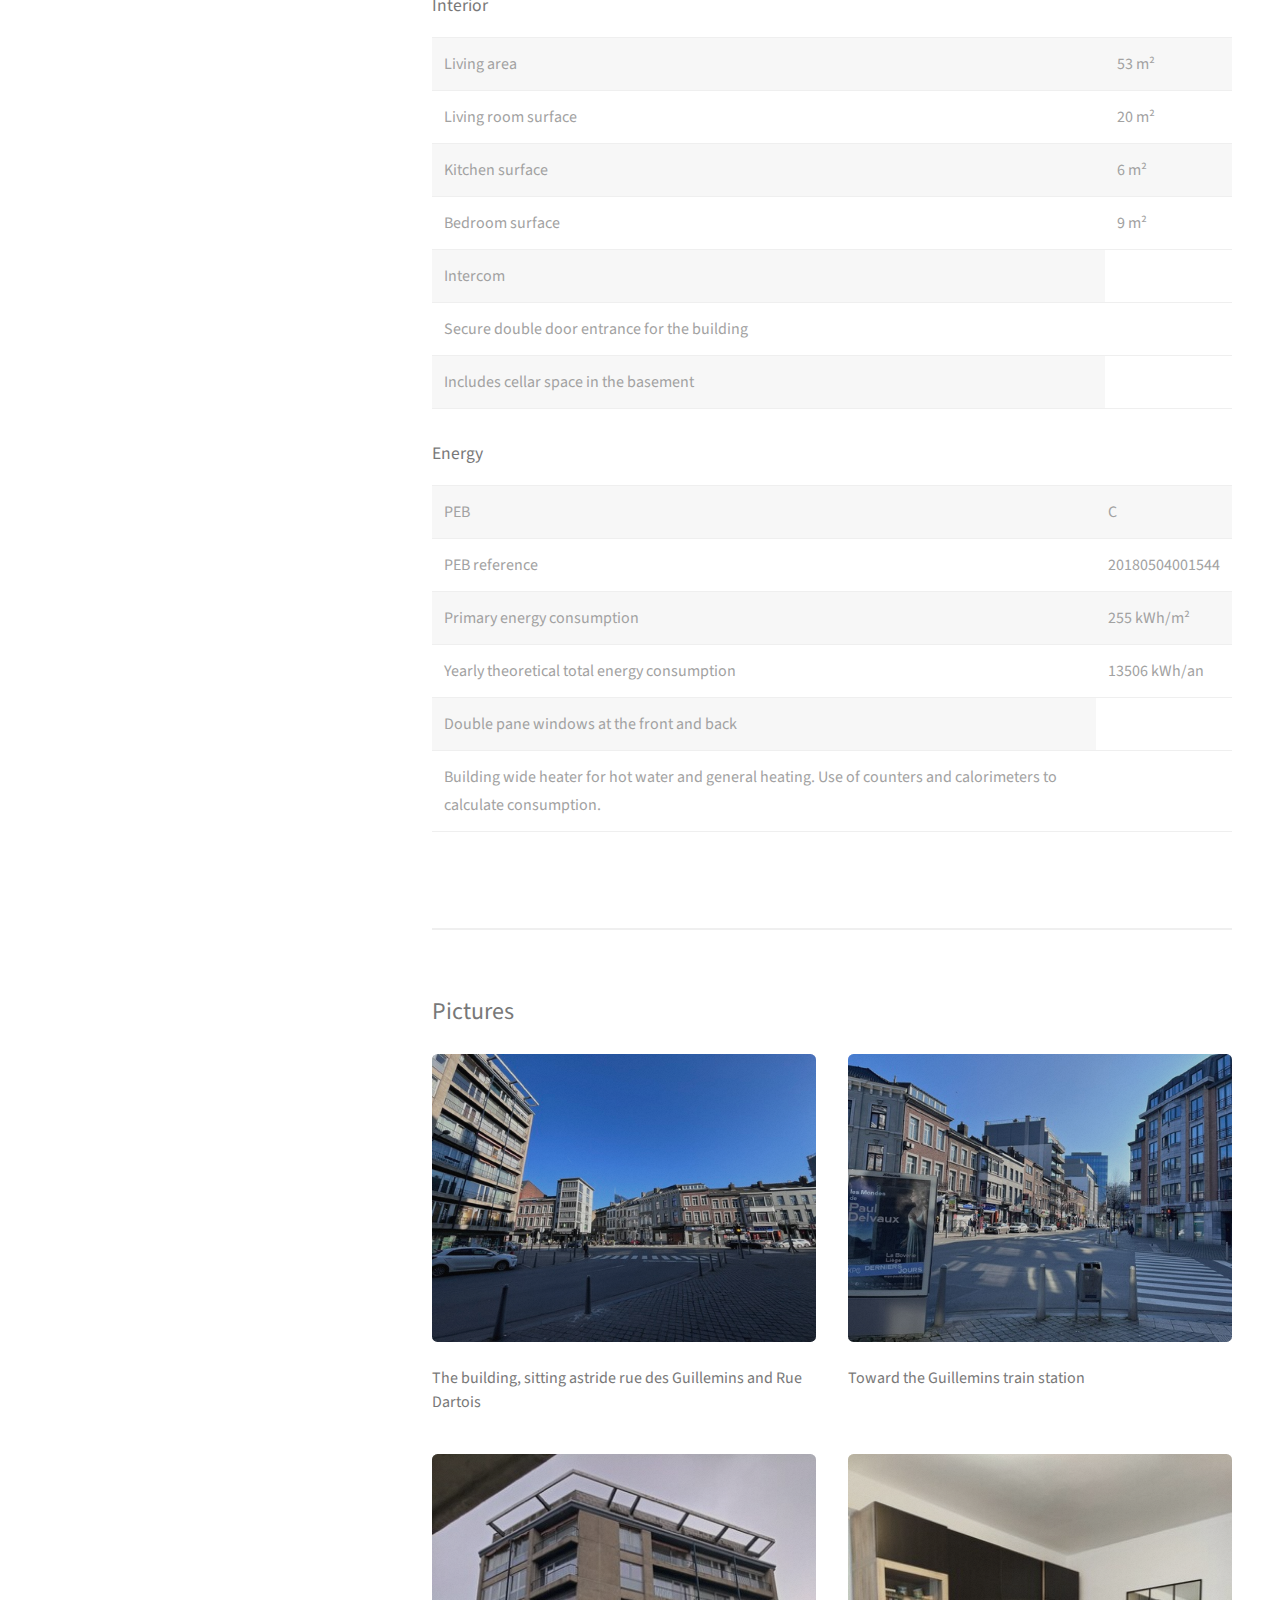
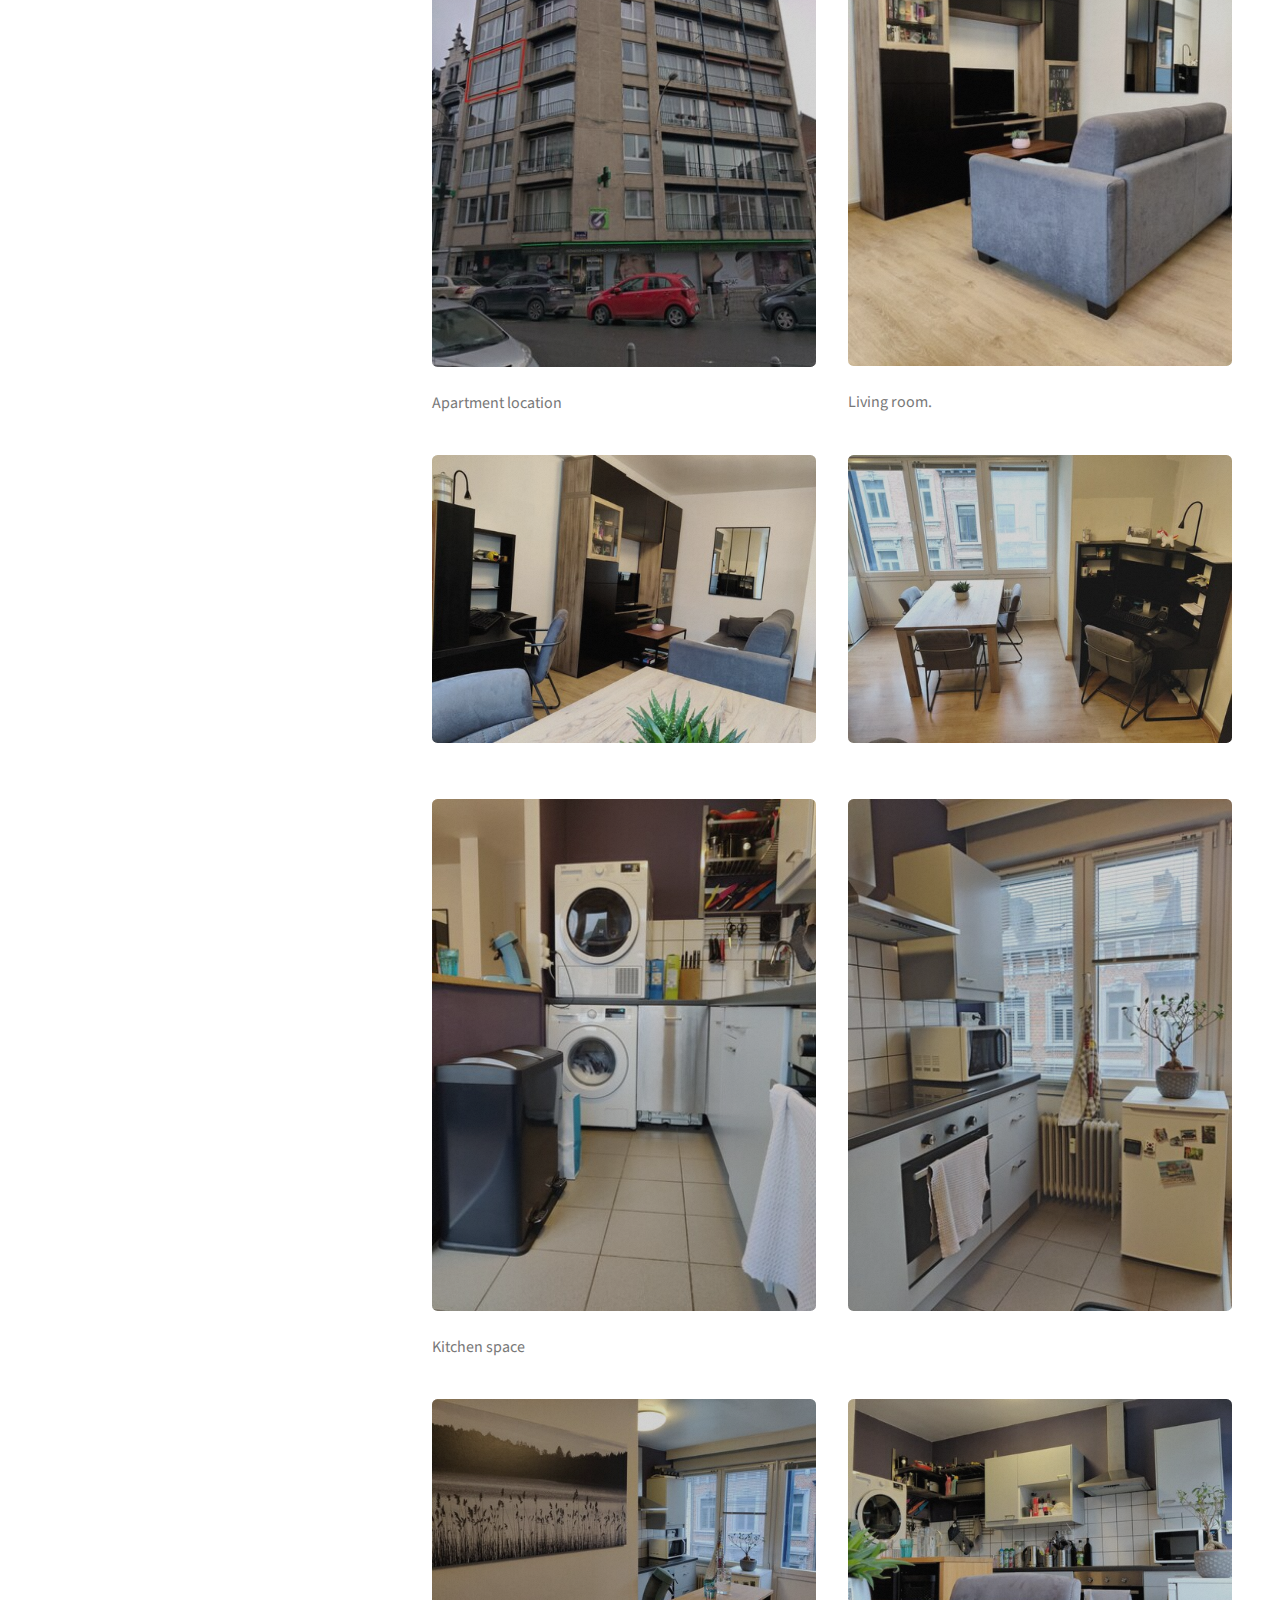
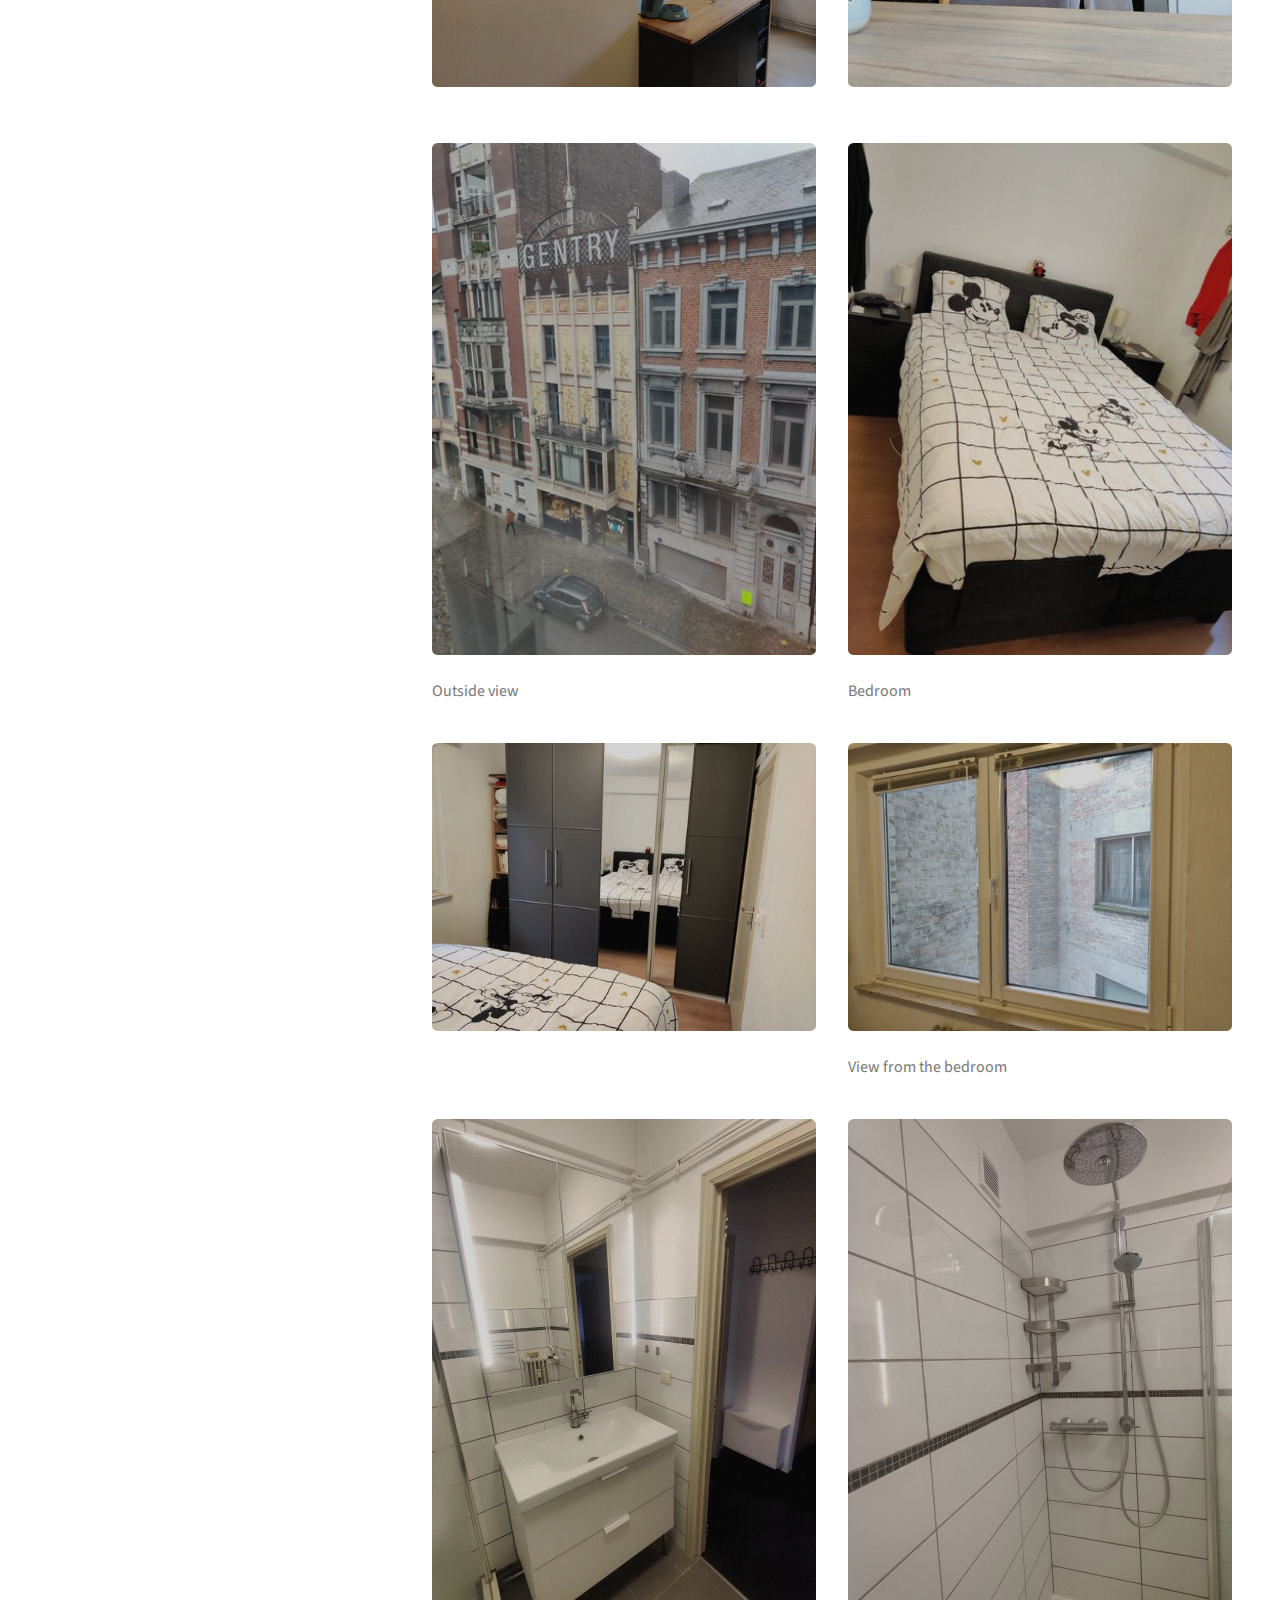
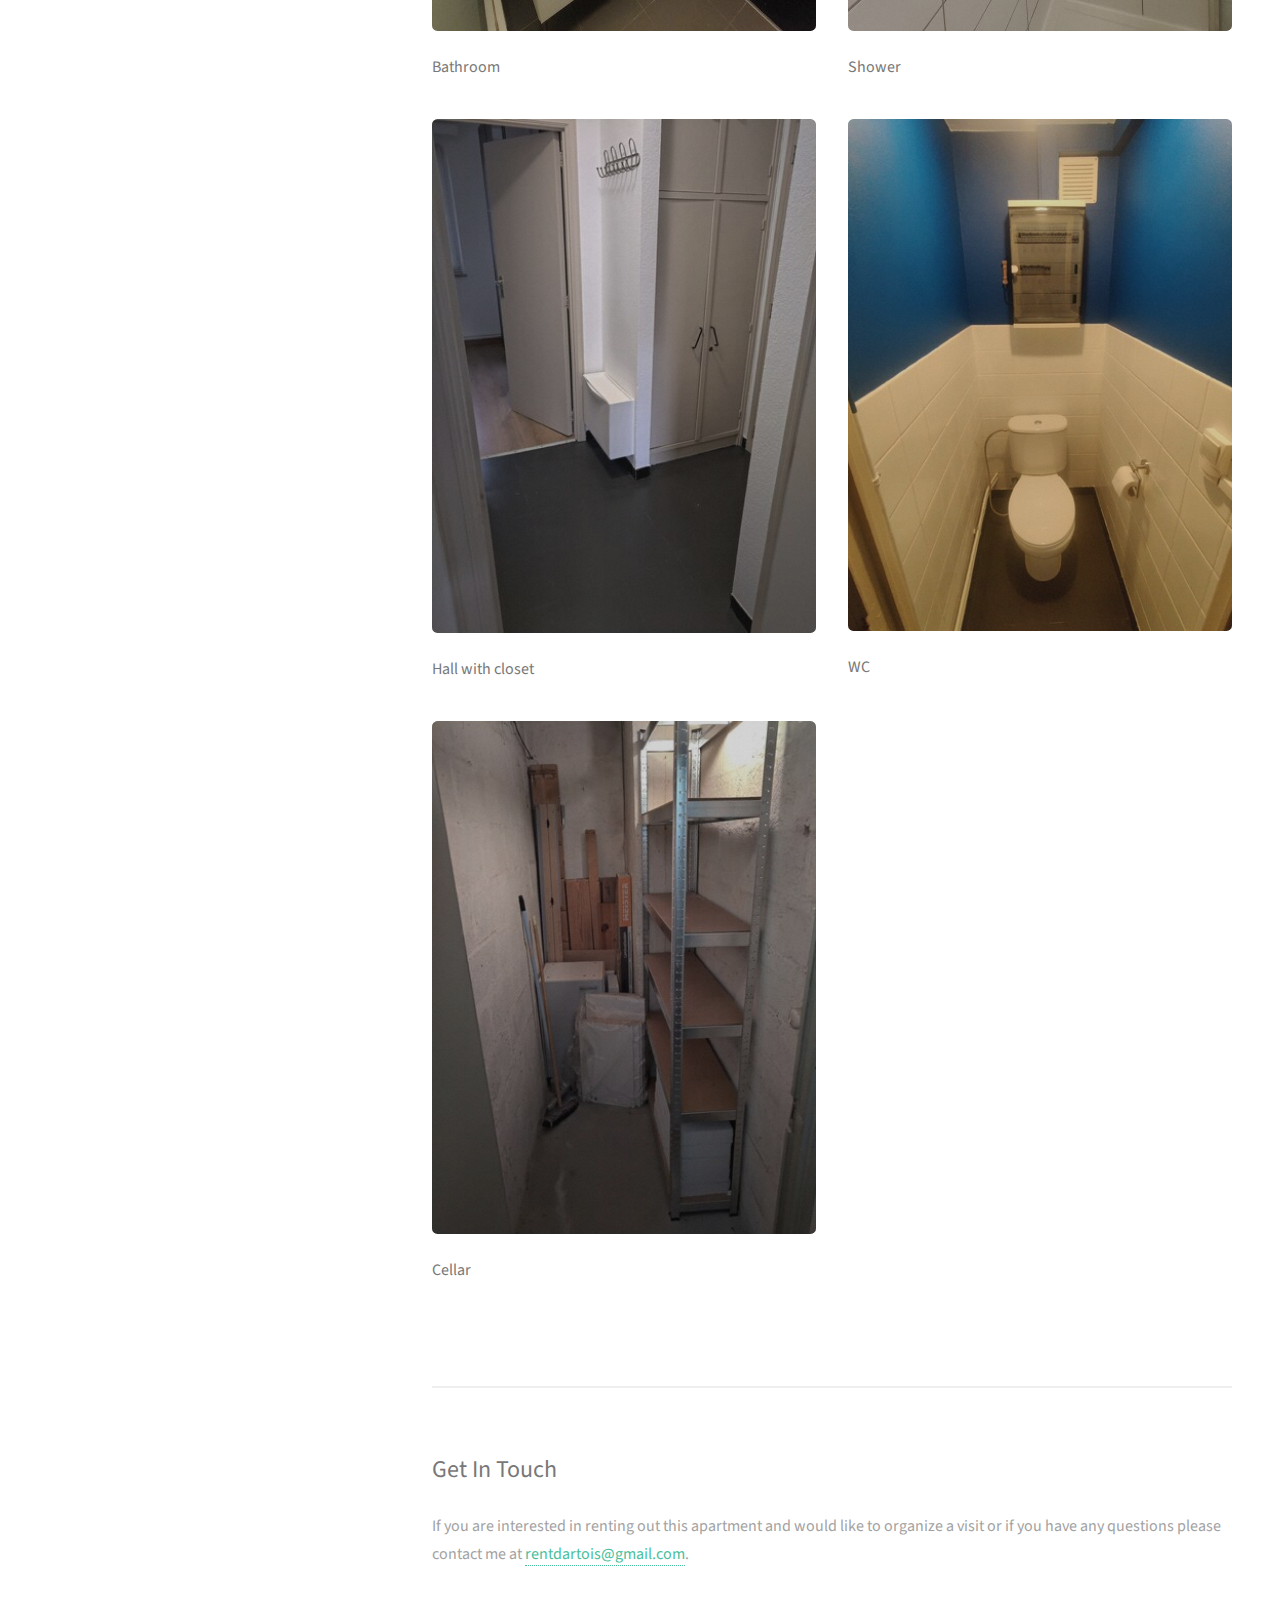
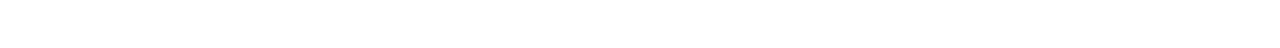
==== commit 6f760bee: "Set strong header text" ====
--- a/en/index.html
+++ b/en/index.html
@@ -28,7 +28,7 @@
 
 		<div class="inner">
 			<a href="#" class="image avatar"><img src="../images/avatar.jpg" alt="" /></a>
-			<h1><strong>For rent :</strong> apartment on 4th floor of the Dartois Residence.</h1>
+			<h1><strong>For rent : apartment on 4th floor of the Dartois Residence.</strong></h1>
 		</div>
 	</header>
 
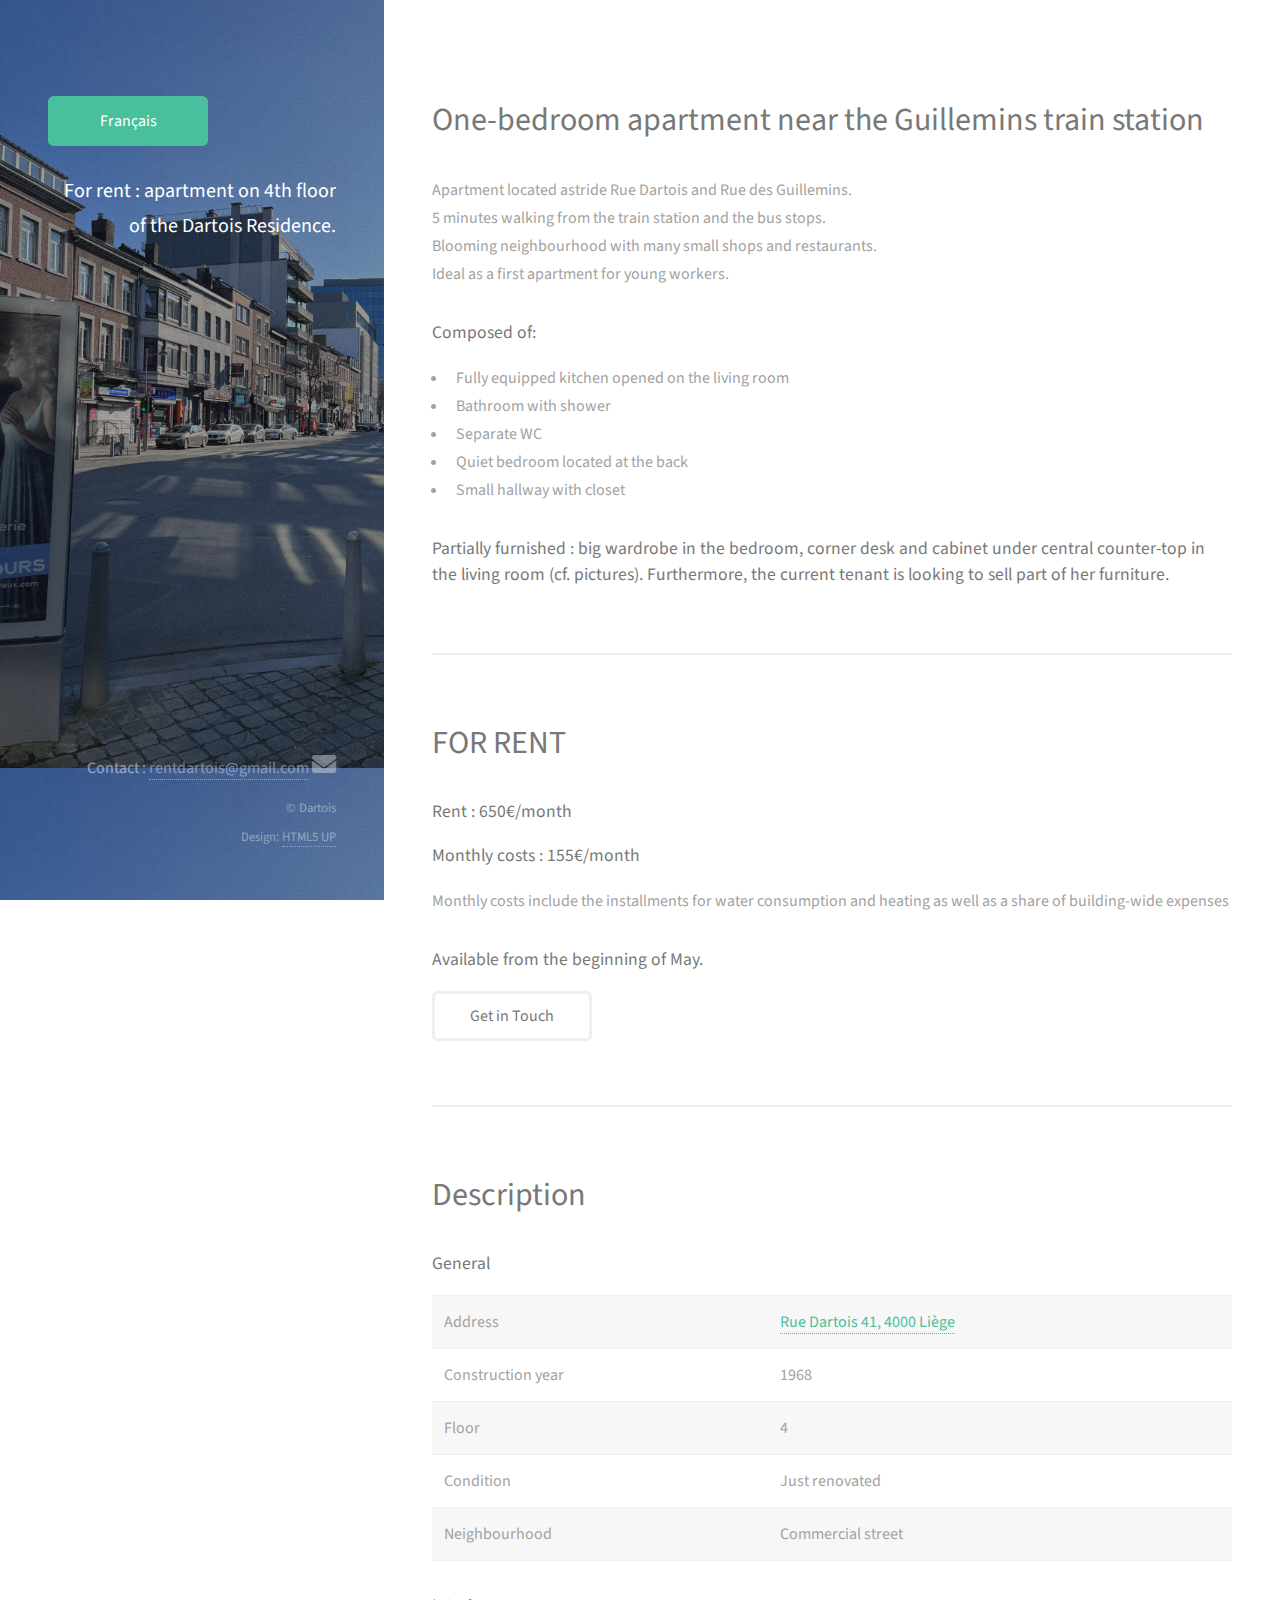
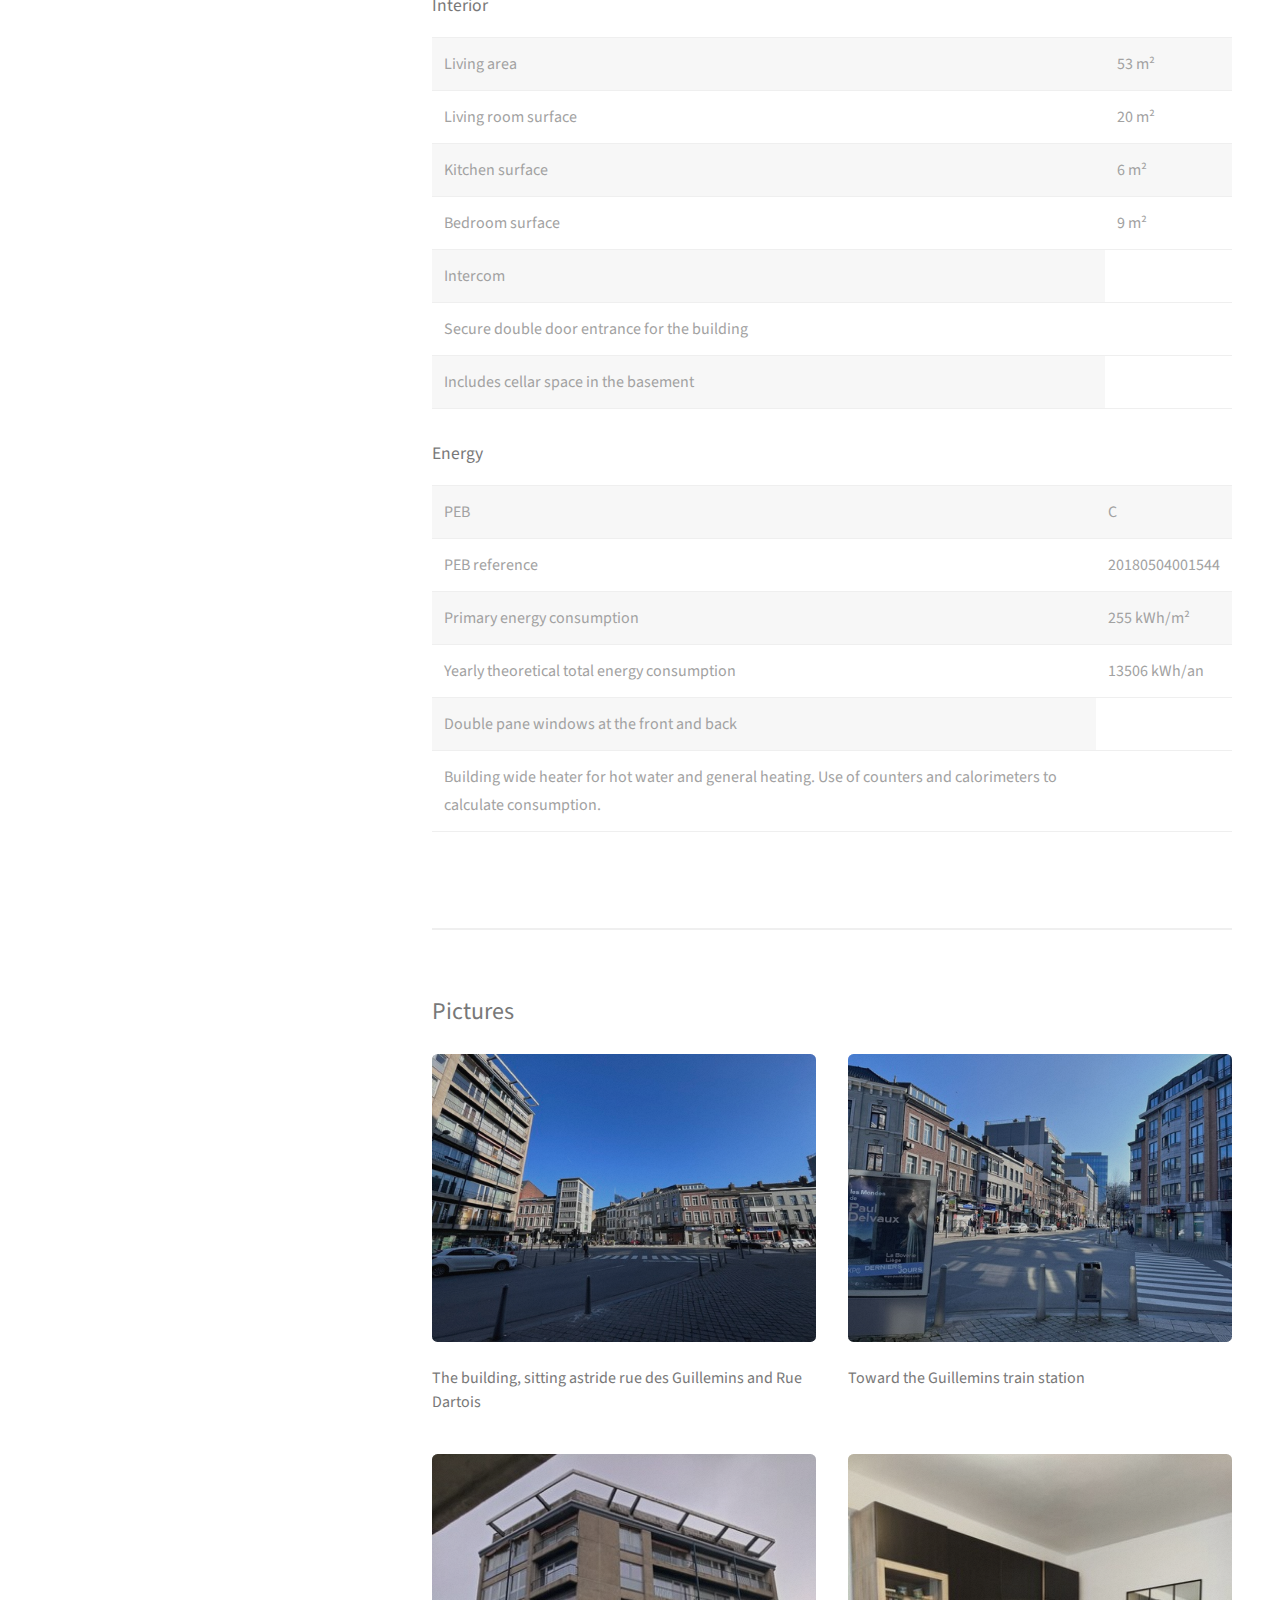
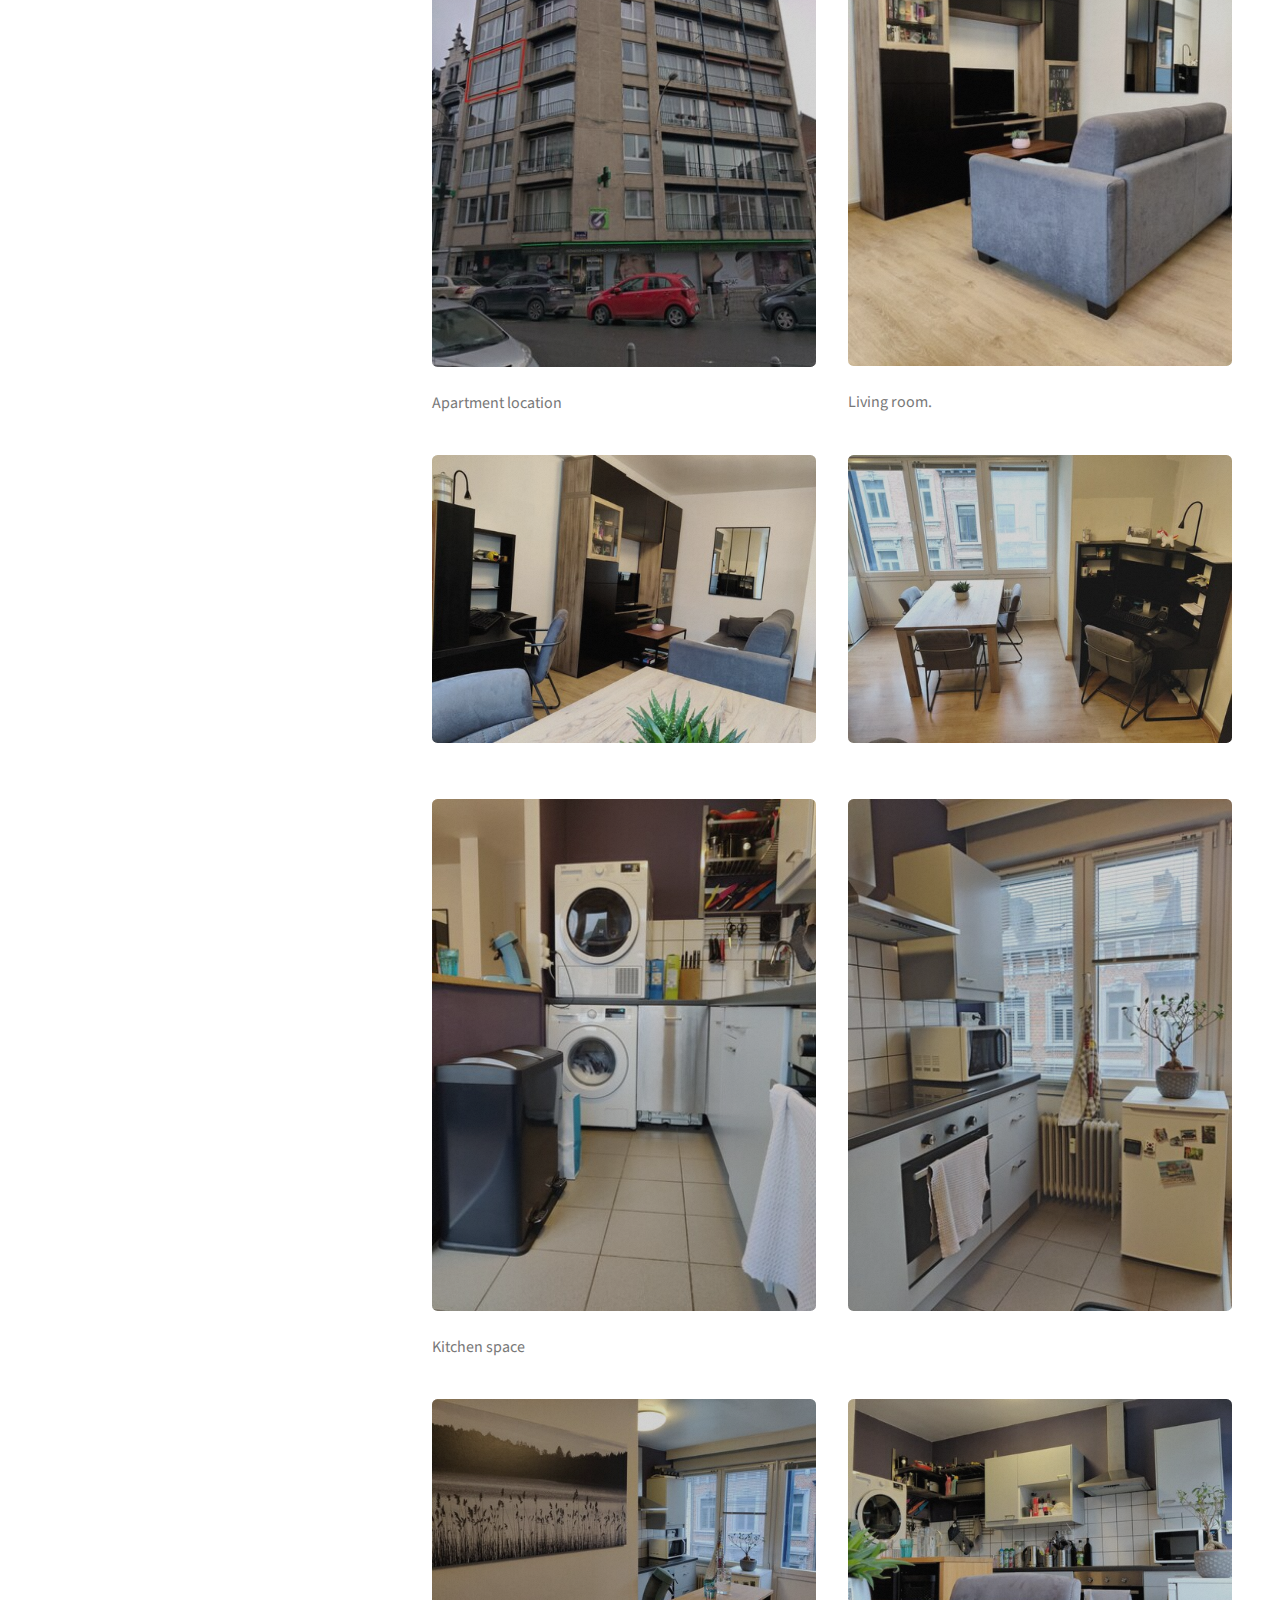
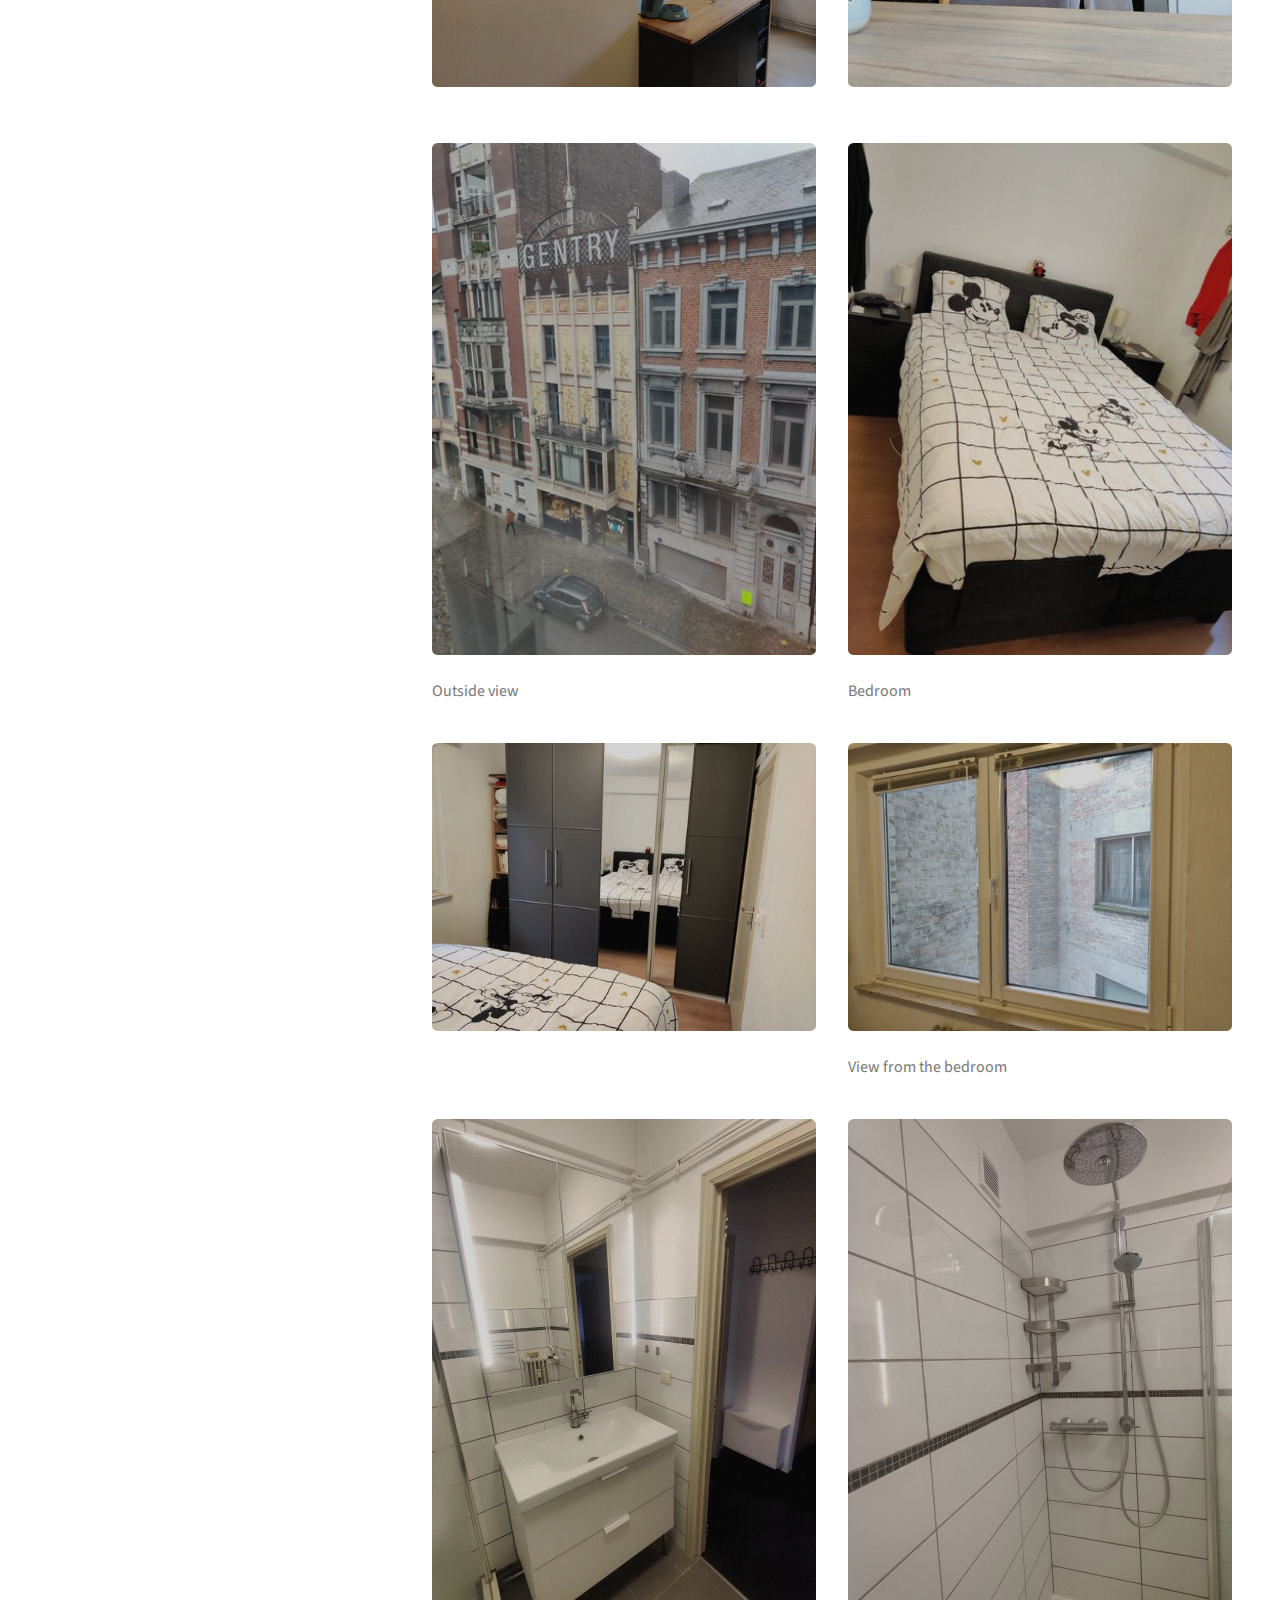
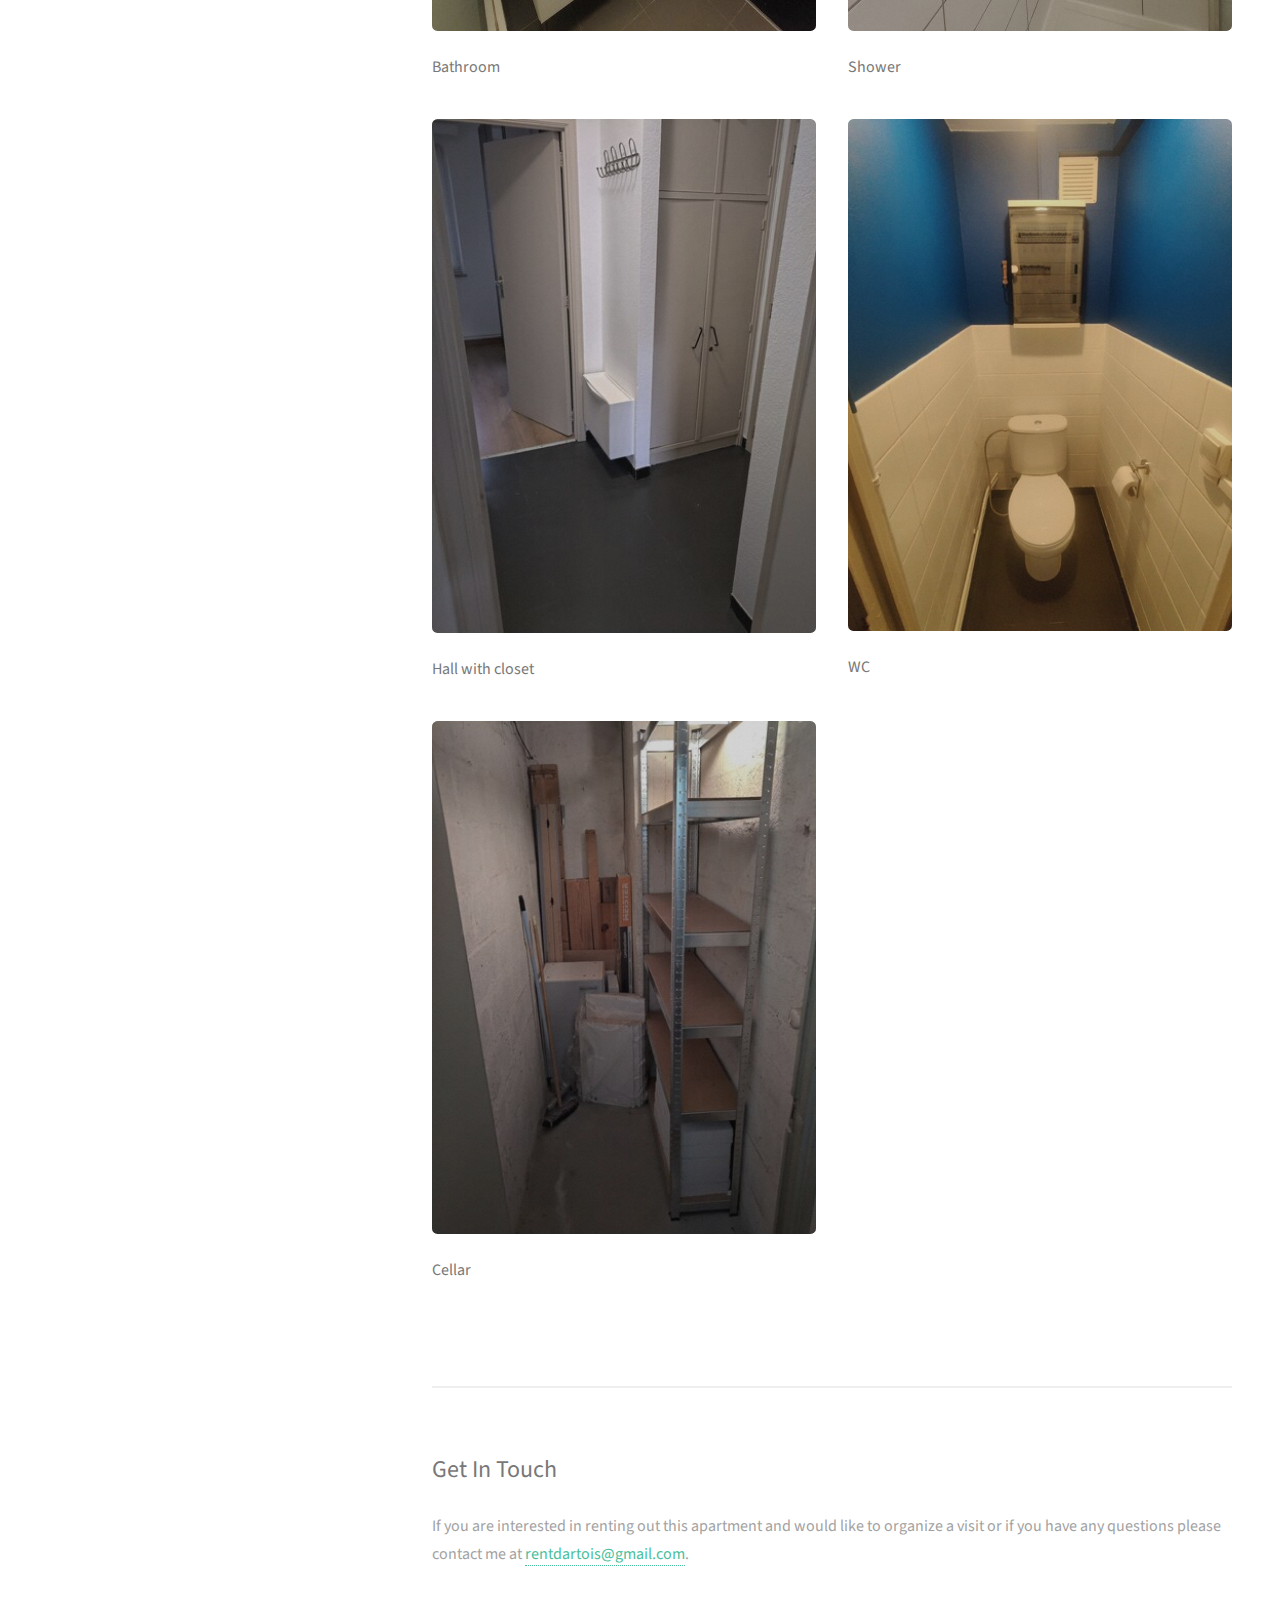
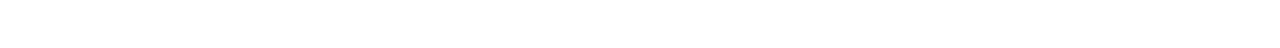
==== commit 654d1889: "Link scss to css using map, remove avatar." ====
--- a/en/index.html
+++ b/en/index.html
@@ -10,7 +10,7 @@
 	<title>For rent: Rue Dartois</title>
 	<meta charset="utf-8" />
 	<meta name="viewport" content="width=device-width, initial-scale=1, user-scalable=no" />
-	<meta property="og:title" content="FOR RENT : One bedroom apartmen rue Dartois - Guillemins" />
+	<meta property="og:title" content="FOR RENT : One bedroom apartment rue Dartois - Guillemins" />
 	<meta property="og:description"  content="Walking distance from bus stops and the train station" />
 	<meta property="og:type" content="website" />
 	<meta property="og:url" content="https://rentdartois.github.io/fr/index.html" />
@@ -27,7 +27,7 @@
 		</div>
 
 		<div class="inner">
-			<a href="#" class="image avatar"><img src="../images/avatar.jpg" alt="" /></a>
+			<a href="#" class="image avatar"></a>
 			<h1><strong>For rent : apartment on 4th floor of the Dartois Residence.</strong></h1>
 		</div>
 	</header>
--- a/assets/css/main.css
+++ b/assets/css/main.css
@@ -1,12 +1,10 @@
 @import url("fontawesome-all.min.css");
 @import url("https://fonts.googleapis.com/css?family=Source+Sans+Pro:400,400italic");
-
 /*
 	Strata by HTML5 UP
 	html5up.net | @ajlkn
 	Free for personal and commercial use under the CCA 3.0 license (html5up.net/license)
 */
-
 html, body, div, span, applet, object,
 iframe, h1, h2, h3, h4, h5, h6, p, blockquote,
 pre, a, abbr, acronym, address, big, cite,
@@ -18,3204 +16,2613 @@
 canvas, details, embed, figure, figcaption,
 footer, header, hgroup, menu, nav, output, ruby,
 section, summary, time, mark, audio, video {
-	margin: 0;
-	padding: 0;
-	border: 0;
-	font-size: 100%;
-	font: inherit;
-	vertical-align: baseline;}
+  margin: 0;
+  padding: 0;
+  border: 0;
+  font-size: 100%;
+  font: inherit;
+  vertical-align: baseline;
+}
 
 article, aside, details, figcaption, figure,
 footer, header, hgroup, menu, nav, section {
-	display: block;}
+  display: block;
+}
 
 body {
-	line-height: 1;
+  line-height: 1;
 }
 
 ol, ul {
-	list-style: none;
+  list-style: none;
 }
 
 blockquote, q {
-	quotes: none;
-}
-
-	blockquote:before, blockquote:after, q:before, q:after {
-		content: '';
-		content: none;
-	}
+  quotes: none;
+}
+blockquote:before, blockquote:after, q:before, q:after {
+  content: "";
+  content: none;
+}
 
 table {
-	border-collapse: collapse;
-	border-spacing: 0;
+  border-collapse: collapse;
+  border-spacing: 0;
 }
 
 body {
-	-webkit-text-size-adjust: none;
+  -webkit-text-size-adjust: none;
 }
 
 mark {
-	background-color: transparent;
-	color: inherit;
+  background-color: transparent;
+  color: inherit;
 }
 
 input::-moz-focus-inner {
-	border: 0;
-	padding: 0;
+  border: 0;
+  padding: 0;
 }
 
 input, select, textarea {
-	-moz-appearance: none;
-	-webkit-appearance: none;
-	-ms-appearance: none;
-	appearance: none;
+  -moz-appearance: none;
+  -webkit-appearance: none;
+  -ms-appearance: none;
+  appearance: none;
 }
 
 /* Basic */
-
-	html {
-		box-sizing: border-box;
-	}
-
-	*, *:before, *:after {
-		box-sizing: inherit;
-	}
-
-	body {
-		background: #fff;
-	}
-
-		body.is-preload *, body.is-preload *:before, body.is-preload *:after {
-			-moz-animation: none !important;
-			-webkit-animation: none !important;
-			-ms-animation: none !important;
-			animation: none !important;
-			-moz-transition: none !important;
-			-webkit-transition: none !important;
-			-ms-transition: none !important;
-			transition: none !important;
-		}
-
-	body, input, select, textarea {
-		color: #a2a2a2;
-		font-family: "Source Sans Pro", Helvetica, sans-serif;
-		font-size: 16pt;
-		font-weight: 400;
-		line-height: 1.75em;
-	}
-
-	a {
-		-moz-transition: color 0.2s ease-in-out, border-color 0.2s ease-in-out;
-		-webkit-transition: color 0.2s ease-in-out, border-color 0.2s ease-in-out;
-		-ms-transition: color 0.2s ease-in-out, border-color 0.2s ease-in-out;
-		transition: color 0.2s ease-in-out, border-color 0.2s ease-in-out;
-		border-bottom: dotted 1px;
-		color: #49bf9d;
-		text-decoration: none;
-	}
-
-		a:hover {
-			border-bottom-color: transparent;
-			color: #49bf9d !important;
-			text-decoration: none;
-		}
-
-	strong, b {
-		color: #787878;
-		font-weight: 400;
-	}
-
-	em, i {
-		font-style: italic;
-	}
-
-	p {
-		margin: 0 0 2em 0;
-	}
-
-	h1, h2, h3, h4, h5, h6 {
-		color: #787878;
-		font-weight: 400;
-		line-height: 1em;
-		margin: 0 0 1em 0;
-	}
-
-		h1 a, h2 a, h3 a, h4 a, h5 a, h6 a {
-			color: inherit;
-			text-decoration: none;
-		}
-
-	h1 {
-		font-size: 2em;
-		line-height: 1.5em;
-	}
-
-	h2 {
-		font-size: 1.5em;
-		line-height: 1.5em;
-	}
-
-	h3 {
-		font-size: 1.25em;
-		line-height: 1.5em;
-	}
-
-	h4 {
-		font-size: 1.1em;
-		line-height: 1.5em;
-	}
-
-	h5 {
-		font-size: 0.9em;
-		line-height: 1.5em;
-	}
-
-	h6 {
-		font-size: 0.7em;
-		line-height: 1.5em;
-	}
-
-	sub {
-		font-size: 0.8em;
-		position: relative;
-		top: 0.5em;
-	}
-
-	sup {
-		font-size: 0.8em;
-		position: relative;
-		top: -0.5em;
-	}
-
-	hr {
-		border: 0;
-		border-bottom: solid 2px #efefef;
-		margin: 2em 0;
-	}
-
-		hr.major {
-			margin: 3em 0;
-		}
-
-	blockquote {
-		border-left: solid 6px #efefef;
-		font-style: italic;
-		margin: 0 0 2em 0;
-		padding: 0.5em 0 0.5em 1.5em;
-	}
-
-	code {
-		background: #f7f7f7;
-		border-radius: 0.35em;
-		border: solid 2px #efefef;
-		font-family: "Courier New", monospace;
-		font-size: 0.9em;
-		margin: 0 0.25em;
-		padding: 0.25em 0.65em;
-	}
-
-	pre {
-		-webkit-overflow-scrolling: touch;
-		font-family: "Courier New", monospace;
-		font-size: 0.9em;
-		margin: 0 0 2em 0;
-	}
-
-		pre code {
-			display: block;
-			line-height: 1.75em;
-			padding: 1em 1.5em;
-			overflow-x: auto;
-		}
-
-	.align-left {
-		text-align: left;
-	}
-
-	.align-center {
-		text-align: center;
-	}
-
-	.align-right {
-		text-align: right;
-	}
+html {
+  box-sizing: border-box;
+}
+
+*, *:before, *:after {
+  box-sizing: inherit;
+}
+
+body {
+  background: #fff;
+}
+body.is-preload *, body.is-preload *:before, body.is-preload *:after {
+  -moz-animation: none !important;
+  -webkit-animation: none !important;
+  -ms-animation: none !important;
+  animation: none !important;
+  -moz-transition: none !important;
+  -webkit-transition: none !important;
+  -ms-transition: none !important;
+  transition: none !important;
+}
+
+body, input, select, textarea {
+  color: #a2a2a2;
+  font-family: "Source Sans Pro", Helvetica, sans-serif;
+  font-size: 16pt;
+  font-weight: 400;
+  line-height: 1.75em;
+}
+
+a {
+  -moz-transition: color 0.2s ease-in-out, border-color 0.2s ease-in-out;
+  -webkit-transition: color 0.2s ease-in-out, border-color 0.2s ease-in-out;
+  -ms-transition: color 0.2s ease-in-out, border-color 0.2s ease-in-out;
+  transition: color 0.2s ease-in-out, border-color 0.2s ease-in-out;
+  border-bottom: dotted 1px;
+  color: #49bf9d;
+  text-decoration: none;
+}
+a:hover {
+  border-bottom-color: transparent;
+  color: #49bf9d !important;
+  text-decoration: none;
+}
+
+strong, b {
+  color: #787878;
+  font-weight: 400;
+}
+
+em, i {
+  font-style: italic;
+}
+
+p {
+  margin: 0 0 2em 0;
+}
+
+h1, h2, h3, h4, h5, h6 {
+  color: #787878;
+  font-weight: 400;
+  line-height: 1em;
+  margin: 0 0 1em 0;
+}
+h1 a, h2 a, h3 a, h4 a, h5 a, h6 a {
+  color: inherit;
+  text-decoration: none;
+}
+
+h1 {
+  font-size: 2em;
+  line-height: 1.5em;
+}
+
+h2 {
+  font-size: 1.5em;
+  line-height: 1.5em;
+}
+
+h3 {
+  font-size: 1.25em;
+  line-height: 1.5em;
+}
+
+h4 {
+  font-size: 1.1em;
+  line-height: 1.5em;
+}
+
+h5 {
+  font-size: 0.9em;
+  line-height: 1.5em;
+}
+
+h6 {
+  font-size: 0.7em;
+  line-height: 1.5em;
+}
+
+sub {
+  font-size: 0.8em;
+  position: relative;
+  top: 0.5em;
+}
+
+sup {
+  font-size: 0.8em;
+  position: relative;
+  top: -0.5em;
+}
+
+hr {
+  border: 0;
+  border-bottom: solid 2px #efefef;
+  margin: 2em 0;
+}
+hr.major {
+  margin: 3em 0;
+}
+
+blockquote {
+  border-left: solid 6px #efefef;
+  font-style: italic;
+  margin: 0 0 2em 0;
+  padding: 0.5em 0 0.5em 1.5em;
+}
+
+code {
+  background: #f7f7f7;
+  border-radius: 0.35em;
+  border: solid 2px #efefef;
+  font-family: "Courier New", monospace;
+  font-size: 0.9em;
+  margin: 0 0.25em;
+  padding: 0.25em 0.65em;
+}
+
+pre {
+  -webkit-overflow-scrolling: touch;
+  font-family: "Courier New", monospace;
+  font-size: 0.9em;
+  margin: 0 0 2em 0;
+}
+pre code {
+  display: block;
+  line-height: 1.75em;
+  padding: 1em 1.5em;
+  overflow-x: auto;
+}
+
+.align-left {
+  text-align: left;
+}
+
+.align-center {
+  text-align: center;
+}
+
+.align-right {
+  text-align: right;
+}
 
 /* Container */
-
-	.container {
-		margin: 0 auto;
-		max-width: calc(100% - 4em);
-		width: 100%;
-	}
-
-		.container.xsmall {
-			width: 25%;
-		}
-
-		.container.small {
-			width: 50%;
-		}
-
-		.container.medium {
-			width: 75%;
-		}
-
-		.container.large {
-			width: 125%;
-		}
-
-		.container.xlarge {
-			width: 150%;
-		}
-
-		.container.max {
-			width: 100%;
-		}
-
-		@media screen and (max-width: 980px) {
-
-			.container {
-				width: 100% !important;
-				max-width: 100% !important;
-			}
-
-		}
-
-		@media screen and (max-width: 480px) {
-
-			.container {
-				max-width: calc(100% - 3em);
-			}
-
-		}
+.container {
+  margin: 0 auto;
+  max-width: calc(100% - 4em);
+  width: 100%;
+}
+.container.xsmall {
+  width: 25%;
+}
+.container.small {
+  width: 50%;
+}
+.container.medium {
+  width: 75%;
+}
+.container.large {
+  width: 125%;
+}
+.container.xlarge {
+  width: 150%;
+}
+.container.max {
+  width: 100%;
+}
+@media screen and (max-width: 980px) {
+  .container {
+    width: 100% !important;
+    max-width: 100% !important;
+  }
+}
+@media screen and (max-width: 480px) {
+  .container {
+    max-width: calc(100% - 3em);
+  }
+}
 
 /* Row */
-
-	.row {
-		display: flex;
-		flex-wrap: wrap;
-		box-sizing: border-box;
-		align-items: stretch;
-	}
-
-		.row > * {
-			box-sizing: border-box;
-		}
-
-		.row.gtr-uniform > * > :last-child {
-			margin-bottom: 0;
-		}
-
-		.row.aln-left {
-			justify-content: flex-start;
-		}
-
-		.row.aln-center {
-			justify-content: center;
-		}
-
-		.row.aln-right {
-			justify-content: flex-end;
-		}
-
-		.row.aln-top {
-			align-items: flex-start;
-		}
-
-		.row.aln-middle {
-			align-items: center;
-		}
-
-		.row.aln-bottom {
-			align-items: flex-end;
-		}
-
-		.row > .imp {
-			order: -1;
-		}
-
-		.row > .col-1 {
-			width: 8.33333%;
-		}
-
-		.row > .off-1 {
-			margin-left: 8.33333%;
-		}
-
-		.row > .col-2 {
-			width: 16.66667%;
-		}
-
-		.row > .off-2 {
-			margin-left: 16.66667%;
-		}
-
-		.row > .col-3 {
-			width: 25%;
-		}
-
-		.row > .off-3 {
-			margin-left: 25%;
-		}
-
-		.row > .col-4 {
-			width: 33.33333%;
-		}
-
-		.row > .off-4 {
-			margin-left: 33.33333%;
-		}
-
-		.row > .col-5 {
-			width: 41.66667%;
-		}
-
-		.row > .off-5 {
-			margin-left: 41.66667%;
-		}
-
-		.row > .col-6 {
-			width: 50%;
-		}
-
-		.row > .off-6 {
-			margin-left: 50%;
-		}
-
-		.row > .col-7 {
-			width: 58.33333%;
-		}
-
-		.row > .off-7 {
-			margin-left: 58.33333%;
-		}
-
-		.row > .col-8 {
-			width: 66.66667%;
-		}
-
-		.row > .off-8 {
-			margin-left: 66.66667%;
-		}
-
-		.row > .col-9 {
-			width: 75%;
-		}
-
-		.row > .off-9 {
-			margin-left: 75%;
-		}
-
-		.row > .col-10 {
-			width: 83.33333%;
-		}
-
-		.row > .off-10 {
-			margin-left: 83.33333%;
-		}
-
-		.row > .col-11 {
-			width: 91.66667%;
-		}
-
-		.row > .off-11 {
-			margin-left: 91.66667%;
-		}
-
-		.row > .col-12 {
-			width: 100%;
-		}
-
-		.row > .off-12 {
-			margin-left: 100%;
-		}
-
-		.row.gtr-0 {
-			margin-top: 0;
-			margin-left: 0em;
-		}
-
-			.row.gtr-0 > * {
-				padding: 0 0 0 0em;
-			}
-
-			.row.gtr-0.gtr-uniform {
-				margin-top: 0em;
-			}
-
-				.row.gtr-0.gtr-uniform > * {
-					padding-top: 0em;
-				}
-
-		.row.gtr-25 {
-			margin-top: 0;
-			margin-left: -0.625em;
-		}
-
-			.row.gtr-25 > * {
-				padding: 0 0 0 0.625em;
-			}
-
-			.row.gtr-25.gtr-uniform {
-				margin-top: -0.625em;
-			}
-
-				.row.gtr-25.gtr-uniform > * {
-					padding-top: 0.625em;
-				}
-
-		.row.gtr-50 {
-			margin-top: 0;
-			margin-left: -1.25em;
-		}
-
-			.row.gtr-50 > * {
-				padding: 0 0 0 1.25em;
-			}
-
-			.row.gtr-50.gtr-uniform {
-				margin-top: -1.25em;
-			}
-
-				.row.gtr-50.gtr-uniform > * {
-					padding-top: 1.25em;
-				}
-
-		.row {
-			margin-top: 0;
-			margin-left: -2.5em;
-		}
-
-			.row > * {
-				padding: 0 0 0 2.5em;
-			}
-
-			.row.gtr-uniform {
-				margin-top: -2.5em;
-			}
-
-				.row.gtr-uniform > * {
-					padding-top: 2.5em;
-				}
-
-		.row.gtr-150 {
-			margin-top: 0;
-			margin-left: -3.75em;
-		}
-
-			.row.gtr-150 > * {
-				padding: 0 0 0 3.75em;
-			}
-
-			.row.gtr-150.gtr-uniform {
-				margin-top: -3.75em;
-			}
-
-				.row.gtr-150.gtr-uniform > * {
-					padding-top: 3.75em;
-				}
-
-		.row.gtr-200 {
-			margin-top: 0;
-			margin-left: -5em;
-		}
-
-			.row.gtr-200 > * {
-				padding: 0 0 0 5em;
-			}
-
-			.row.gtr-200.gtr-uniform {
-				margin-top: -5em;
-			}
-
-				.row.gtr-200.gtr-uniform > * {
-					padding-top: 5em;
-				}
-
-		@media screen and (max-width: 1800px) {
-
-			.row {
-				display: flex;
-				flex-wrap: wrap;
-				box-sizing: border-box;
-				align-items: stretch;
-			}
-
-				.row > * {
-					box-sizing: border-box;
-				}
-
-				.row.gtr-uniform > * > :last-child {
-					margin-bottom: 0;
-				}
-
-				.row.aln-left {
-					justify-content: flex-start;
-				}
-
-				.row.aln-center {
-					justify-content: center;
-				}
-
-				.row.aln-right {
-					justify-content: flex-end;
-				}
-
-				.row.aln-top {
-					align-items: flex-start;
-				}
-
-				.row.aln-middle {
-					align-items: center;
-				}
-
-				.row.aln-bottom {
-					align-items: flex-end;
-				}
-
-				.row > .imp-xlarge {
-					order: -1;
-				}
-
-				.row > .col-1-xlarge {
-					width: 8.33333%;
-				}
-
-				.row > .off-1-xlarge {
-					margin-left: 8.33333%;
-				}
-
-				.row > .col-2-xlarge {
-					width: 16.66667%;
-				}
-
-				.row > .off-2-xlarge {
-					margin-left: 16.66667%;
-				}
-
-				.row > .col-3-xlarge {
-					width: 25%;
-				}
-
-				.row > .off-3-xlarge {
-					margin-left: 25%;
-				}
-
-				.row > .col-4-xlarge {
-					width: 33.33333%;
-				}
-
-				.row > .off-4-xlarge {
-					margin-left: 33.33333%;
-				}
-
-				.row > .col-5-xlarge {
-					width: 41.66667%;
-				}
-
-				.row > .off-5-xlarge {
-					margin-left: 41.66667%;
-				}
-
-				.row > .col-6-xlarge {
-					width: 50%;
-				}
-
-				.row > .off-6-xlarge {
-					margin-left: 50%;
-				}
-
-				.row > .col-7-xlarge {
-					width: 58.33333%;
-				}
-
-				.row > .off-7-xlarge {
-					margin-left: 58.33333%;
-				}
-
-				.row > .col-8-xlarge {
-					width: 66.66667%;
-				}
-
-				.row > .off-8-xlarge {
-					margin-left: 66.66667%;
-				}
-
-				.row > .col-9-xlarge {
-					width: 75%;
-				}
-
-				.row > .off-9-xlarge {
-					margin-left: 75%;
-				}
-
-				.row > .col-10-xlarge {
-					width: 83.33333%;
-				}
-
-				.row > .off-10-xlarge {
-					margin-left: 83.33333%;
-				}
-
-				.row > .col-11-xlarge {
-					width: 91.66667%;
-				}
-
-				.row > .off-11-xlarge {
-					margin-left: 91.66667%;
-				}
-
-				.row > .col-12-xlarge {
-					width: 100%;
-				}
-
-				.row > .off-12-xlarge {
-					margin-left: 100%;
-				}
-
-				.row.gtr-0 {
-					margin-top: 0;
-					margin-left: 0em;
-				}
-
-					.row.gtr-0 > * {
-						padding: 0 0 0 0em;
-					}
-
-					.row.gtr-0.gtr-uniform {
-						margin-top: 0em;
-					}
-
-						.row.gtr-0.gtr-uniform > * {
-							padding-top: 0em;
-						}
-
-				.row.gtr-25 {
-					margin-top: 0;
-					margin-left: -0.625em;
-				}
-
-					.row.gtr-25 > * {
-						padding: 0 0 0 0.625em;
-					}
-
-					.row.gtr-25.gtr-uniform {
-						margin-top: -0.625em;
-					}
-
-						.row.gtr-25.gtr-uniform > * {
-							padding-top: 0.625em;
-						}
-
-				.row.gtr-50 {
-					margin-top: 0;
-					margin-left: -1.25em;
-				}
-
-					.row.gtr-50 > * {
-						padding: 0 0 0 1.25em;
-					}
-
-					.row.gtr-50.gtr-uniform {
-						margin-top: -1.25em;
-					}
-
-						.row.gtr-50.gtr-uniform > * {
-							padding-top: 1.25em;
-						}
-
-				.row {
-					margin-top: 0;
-					margin-left: -2.5em;
-				}
-
-					.row > * {
-						padding: 0 0 0 2.5em;
-					}
-
-					.row.gtr-uniform {
-						margin-top: -2.5em;
-					}
-
-						.row.gtr-uniform > * {
-							padding-top: 2.5em;
-						}
-
-				.row.gtr-150 {
-					margin-top: 0;
-					margin-left: -3.75em;
-				}
-
-					.row.gtr-150 > * {
-						padding: 0 0 0 3.75em;
-					}
-
-					.row.gtr-150.gtr-uniform {
-						margin-top: -3.75em;
-					}
-
-						.row.gtr-150.gtr-uniform > * {
-							padding-top: 3.75em;
-						}
-
-				.row.gtr-200 {
-					margin-top: 0;
-					margin-left: -5em;
-				}
-
-					.row.gtr-200 > * {
-						padding: 0 0 0 5em;
-					}
-
-					.row.gtr-200.gtr-uniform {
-						margin-top: -5em;
-					}
-
-						.row.gtr-200.gtr-uniform > * {
-							padding-top: 5em;
-						}
-
-		}
-
-		@media screen and (max-width: 1280px) {
-
-			.row {
-				display: flex;
-				flex-wrap: wrap;
-				box-sizing: border-box;
-				align-items: stretch;
-			}
-
-				.row > * {
-					box-sizing: border-box;
-				}
-
-				.row.gtr-uniform > * > :last-child {
-					margin-bottom: 0;
-				}
-
-				.row.aln-left {
-					justify-content: flex-start;
-				}
-
-				.row.aln-center {
-					justify-content: center;
-				}
-
-				.row.aln-right {
-					justify-content: flex-end;
-				}
-
-				.row.aln-top {
-					align-items: flex-start;
-				}
-
-				.row.aln-middle {
-					align-items: center;
-				}
-
-				.row.aln-bottom {
-					align-items: flex-end;
-				}
-
-				.row > .imp-large {
-					order: -1;
-				}
-
-				.row > .col-1-large {
-					width: 8.33333%;
-				}
-
-				.row > .off-1-large {
-					margin-left: 8.33333%;
-				}
-
-				.row > .col-2-large {
-					width: 16.66667%;
-				}
-
-				.row > .off-2-large {
-					margin-left: 16.66667%;
-				}
-
-				.row > .col-3-large {
-					width: 25%;
-				}
-
-				.row > .off-3-large {
-					margin-left: 25%;
-				}
-
-				.row > .col-4-large {
-					width: 33.33333%;
-				}
-
-				.row > .off-4-large {
-					margin-left: 33.33333%;
-				}
-
-				.row > .col-5-large {
-					width: 41.66667%;
-				}
-
-				.row > .off-5-large {
-					margin-left: 41.66667%;
-				}
-
-				.row > .col-6-large {
-					width: 50%;
-				}
-
-				.row > .off-6-large {
-					margin-left: 50%;
-				}
-
-				.row > .col-7-large {
-					width: 58.33333%;
-				}
-
-				.row > .off-7-large {
-					margin-left: 58.33333%;
-				}
-
-				.row > .col-8-large {
-					width: 66.66667%;
-				}
-
-				.row > .off-8-large {
-					margin-left: 66.66667%;
-				}
-
-				.row > .col-9-large {
-					width: 75%;
-				}
-
-				.row > .off-9-large {
-					margin-left: 75%;
-				}
-
-				.row > .col-10-large {
-					width: 83.33333%;
-				}
-
-				.row > .off-10-large {
-					margin-left: 83.33333%;
-				}
-
-				.row > .col-11-large {
-					width: 91.66667%;
-				}
-
-				.row > .off-11-large {
-					margin-left: 91.66667%;
-				}
-
-				.row > .col-12-large {
-					width: 100%;
-				}
-
-				.row > .off-12-large {
-					margin-left: 100%;
-				}
-
-				.row.gtr-0 {
-					margin-top: 0;
-					margin-left: 0em;
-				}
-
-					.row.gtr-0 > * {
-						padding: 0 0 0 0em;
-					}
-
-					.row.gtr-0.gtr-uniform {
-						margin-top: 0em;
-					}
-
-						.row.gtr-0.gtr-uniform > * {
-							padding-top: 0em;
-						}
-
-				.row.gtr-25 {
-					margin-top: 0;
-					margin-left: -0.5em;
-				}
-
-					.row.gtr-25 > * {
-						padding: 0 0 0 0.5em;
-					}
-
-					.row.gtr-25.gtr-uniform {
-						margin-top: -0.5em;
-					}
-
-						.row.gtr-25.gtr-uniform > * {
-							padding-top: 0.5em;
-						}
-
-				.row.gtr-50 {
-					margin-top: 0;
-					margin-left: -1em;
-				}
-
-					.row.gtr-50 > * {
-						padding: 0 0 0 1em;
-					}
-
-					.row.gtr-50.gtr-uniform {
-						margin-top: -1em;
-					}
-
-						.row.gtr-50.gtr-uniform > * {
-							padding-top: 1em;
-						}
-
-				.row {
-					margin-top: 0;
-					margin-left: -2em;
-				}
-
-					.row > * {
-						padding: 0 0 0 2em;
-					}
-
-					.row.gtr-uniform {
-						margin-top: -2em;
-					}
-
-						.row.gtr-uniform > * {
-							padding-top: 2em;
-						}
-
-				.row.gtr-150 {
-					margin-top: 0;
-					margin-left: -3em;
-				}
-
-					.row.gtr-150 > * {
-						padding: 0 0 0 3em;
-					}
-
-					.row.gtr-150.gtr-uniform {
-						margin-top: -3em;
-					}
-
-						.row.gtr-150.gtr-uniform > * {
-							padding-top: 3em;
-						}
-
-				.row.gtr-200 {
-					margin-top: 0;
-					margin-left: -4em;
-				}
-
-					.row.gtr-200 > * {
-						padding: 0 0 0 4em;
-					}
-
-					.row.gtr-200.gtr-uniform {
-						margin-top: -4em;
-					}
-
-						.row.gtr-200.gtr-uniform > * {
-							padding-top: 4em;
-						}
-
-		}
-
-		@media screen and (max-width: 980px) {
-
-			.row {
-				display: flex;
-				flex-wrap: wrap;
-				box-sizing: border-box;
-				align-items: stretch;
-			}
-
-				.row > * {
-					box-sizing: border-box;
-				}
-
-				.row.gtr-uniform > * > :last-child {
-					margin-bottom: 0;
-				}
-
-				.row.aln-left {
-					justify-content: flex-start;
-				}
-
-				.row.aln-center {
-					justify-content: center;
-				}
-
-				.row.aln-right {
-					justify-content: flex-end;
-				}
-
-				.row.aln-top {
-					align-items: flex-start;
-				}
-
-				.row.aln-middle {
-					align-items: center;
-				}
-
-				.row.aln-bottom {
-					align-items: flex-end;
-				}
-
-				.row > .imp-medium {
-					order: -1;
-				}
-
-				.row > .col-1-medium {
-					width: 8.33333%;
-				}
-
-				.row > .off-1-medium {
-					margin-left: 8.33333%;
-				}
-
-				.row > .col-2-medium {
-					width: 16.66667%;
-				}
-
-				.row > .off-2-medium {
-					margin-left: 16.66667%;
-				}
-
-				.row > .col-3-medium {
-					width: 25%;
-				}
-
-				.row > .off-3-medium {
-					margin-left: 25%;
-				}
-
-				.row > .col-4-medium {
-					width: 33.33333%;
-				}
-
-				.row > .off-4-medium {
-					margin-left: 33.33333%;
-				}
-
-				.row > .col-5-medium {
-					width: 41.66667%;
-				}
-
-				.row > .off-5-medium {
-					margin-left: 41.66667%;
-				}
-
-				.row > .col-6-medium {
-					width: 50%;
-				}
-
-				.row > .off-6-medium {
-					margin-left: 50%;
-				}
-
-				.row > .col-7-medium {
-					width: 58.33333%;
-				}
-
-				.row > .off-7-medium {
-					margin-left: 58.33333%;
-				}
-
-				.row > .col-8-medium {
-					width: 66.66667%;
-				}
-
-				.row > .off-8-medium {
-					margin-left: 66.66667%;
-				}
-
-				.row > .col-9-medium {
-					width: 75%;
-				}
-
-				.row > .off-9-medium {
-					margin-left: 75%;
-				}
-
-				.row > .col-10-medium {
-					width: 83.33333%;
-				}
-
-				.row > .off-10-medium {
-					margin-left: 83.33333%;
-				}
-
-				.row > .col-11-medium {
-					width: 91.66667%;
-				}
-
-				.row > .off-11-medium {
-					margin-left: 91.66667%;
-				}
-
-				.row > .col-12-medium {
-					width: 100%;
-				}
-
-				.row > .off-12-medium {
-					margin-left: 100%;
-				}
-
-				.row.gtr-0 {
-					margin-top: 0;
-					margin-left: 0em;
-				}
-
-					.row.gtr-0 > * {
-						padding: 0 0 0 0em;
-					}
-
-					.row.gtr-0.gtr-uniform {
-						margin-top: 0em;
-					}
-
-						.row.gtr-0.gtr-uniform > * {
-							padding-top: 0em;
-						}
-
-				.row.gtr-25 {
-					margin-top: 0;
-					margin-left: -0.5em;
-				}
-
-					.row.gtr-25 > * {
-						padding: 0 0 0 0.5em;
-					}
-
-					.row.gtr-25.gtr-uniform {
-						margin-top: -0.5em;
-					}
-
-						.row.gtr-25.gtr-uniform > * {
-							padding-top: 0.5em;
-						}
-
-				.row.gtr-50 {
-					margin-top: 0;
-					margin-left: -1em;
-				}
-
-					.row.gtr-50 > * {
-						padding: 0 0 0 1em;
-					}
-
-					.row.gtr-50.gtr-uniform {
-						margin-top: -1em;
-					}
-
-						.row.gtr-50.gtr-uniform > * {
-							padding-top: 1em;
-						}
-
-				.row {
-					margin-top: 0;
-					margin-left: -2em;
-				}
-
-					.row > * {
-						padding: 0 0 0 2em;
-					}
-
-					.row.gtr-uniform {
-						margin-top: -2em;
-					}
-
-						.row.gtr-uniform > * {
-							padding-top: 2em;
-						}
-
-				.row.gtr-150 {
-					margin-top: 0;
-					margin-left: -3em;
-				}
-
-					.row.gtr-150 > * {
-						padding: 0 0 0 3em;
-					}
-
-					.row.gtr-150.gtr-uniform {
-						margin-top: -3em;
-					}
-
-						.row.gtr-150.gtr-uniform > * {
-							padding-top: 3em;
-						}
-
-				.row.gtr-200 {
-					margin-top: 0;
-					margin-left: -4em;
-				}
-
-					.row.gtr-200 > * {
-						padding: 0 0 0 4em;
-					}
-
-					.row.gtr-200.gtr-uniform {
-						margin-top: -4em;
-					}
-
-						.row.gtr-200.gtr-uniform > * {
-							padding-top: 4em;
-						}
-
-		}
-
-		@media screen and (max-width: 736px) {
-
-			.row {
-				display: flex;
-				flex-wrap: wrap;
-				box-sizing: border-box;
-				align-items: stretch;
-			}
-
-				.row > * {
-					box-sizing: border-box;
-				}
-
-				.row.gtr-uniform > * > :last-child {
-					margin-bottom: 0;
-				}
-
-				.row.aln-left {
-					justify-content: flex-start;
-				}
-
-				.row.aln-center {
-					justify-content: center;
-				}
-
-				.row.aln-right {
-					justify-content: flex-end;
-				}
-
-				.row.aln-top {
-					align-items: flex-start;
-				}
-
-				.row.aln-middle {
-					align-items: center;
-				}
-
-				.row.aln-bottom {
-					align-items: flex-end;
-				}
-
-				.row > .imp-small {
-					order: -1;
-				}
-
-				.row > .col-1-small {
-					width: 8.33333%;
-				}
-
-				.row > .off-1-small {
-					margin-left: 8.33333%;
-				}
-
-				.row > .col-2-small {
-					width: 16.66667%;
-				}
-
-				.row > .off-2-small {
-					margin-left: 16.66667%;
-				}
-
-				.row > .col-3-small {
-					width: 25%;
-				}
-
-				.row > .off-3-small {
-					margin-left: 25%;
-				}
-
-				.row > .col-4-small {
-					width: 33.33333%;
-				}
-
-				.row > .off-4-small {
-					margin-left: 33.33333%;
-				}
-
-				.row > .col-5-small {
-					width: 41.66667%;
-				}
-
-				.row > .off-5-small {
-					margin-left: 41.66667%;
-				}
-
-				.row > .col-6-small {
-					width: 50%;
-				}
-
-				.row > .off-6-small {
-					margin-left: 50%;
-				}
-
-				.row > .col-7-small {
-					width: 58.33333%;
-				}
-
-				.row > .off-7-small {
-					margin-left: 58.33333%;
-				}
-
-				.row > .col-8-small {
-					width: 66.66667%;
-				}
-
-				.row > .off-8-small {
-					margin-left: 66.66667%;
-				}
-
-				.row > .col-9-small {
-					width: 75%;
-				}
-
-				.row > .off-9-small {
-					margin-left: 75%;
-				}
-
-				.row > .col-10-small {
-					width: 83.33333%;
-				}
-
-				.row > .off-10-small {
-					margin-left: 83.33333%;
-				}
-
-				.row > .col-11-small {
-					width: 91.66667%;
-				}
-
-				.row > .off-11-small {
-					margin-left: 91.66667%;
-				}
-
-				.row > .col-12-small {
-					width: 100%;
-				}
-
-				.row > .off-12-small {
-					margin-left: 100%;
-				}
-
-				.row.gtr-0 {
-					margin-top: 0;
-					margin-left: 0em;
-				}
-
-					.row.gtr-0 > * {
-						padding: 0 0 0 0em;
-					}
-
-					.row.gtr-0.gtr-uniform {
-						margin-top: 0em;
-					}
-
-						.row.gtr-0.gtr-uniform > * {
-							padding-top: 0em;
-						}
-
-				.row.gtr-25 {
-					margin-top: 0;
-					margin-left: -0.375em;
-				}
-
-					.row.gtr-25 > * {
-						padding: 0 0 0 0.375em;
-					}
-
-					.row.gtr-25.gtr-uniform {
-						margin-top: -0.375em;
-					}
-
-						.row.gtr-25.gtr-uniform > * {
-							padding-top: 0.375em;
-						}
-
-				.row.gtr-50 {
-					margin-top: 0;
-					margin-left: -0.75em;
-				}
-
-					.row.gtr-50 > * {
-						padding: 0 0 0 0.75em;
-					}
-
-					.row.gtr-50.gtr-uniform {
-						margin-top: -0.75em;
-					}
-
-						.row.gtr-50.gtr-uniform > * {
-							padding-top: 0.75em;
-						}
-
-				.row {
-					margin-top: 0;
-					margin-left: -1.5em;
-				}
-
-					.row > * {
-						padding: 0 0 0 1.5em;
-					}
-
-					.row.gtr-uniform {
-						margin-top: -1.5em;
-					}
-
-						.row.gtr-uniform > * {
-							padding-top: 1.5em;
-						}
-
-				.row.gtr-150 {
-					margin-top: 0;
-					margin-left: -2.25em;
-				}
-
-					.row.gtr-150 > * {
-						padding: 0 0 0 2.25em;
-					}
-
-					.row.gtr-150.gtr-uniform {
-						margin-top: -2.25em;
-					}
-
-						.row.gtr-150.gtr-uniform > * {
-							padding-top: 2.25em;
-						}
-
-				.row.gtr-200 {
-					margin-top: 0;
-					margin-left: -3em;
-				}
-
-					.row.gtr-200 > * {
-						padding: 0 0 0 3em;
-					}
-
-					.row.gtr-200.gtr-uniform {
-						margin-top: -3em;
-					}
-
-						.row.gtr-200.gtr-uniform > * {
-							padding-top: 3em;
-						}
-
-		}
-
-		@media screen and (max-width: 480px) {
-
-			.row {
-				display: flex;
-				flex-wrap: wrap;
-				box-sizing: border-box;
-				align-items: stretch;
-			}
-
-				.row > * {
-					box-sizing: border-box;
-				}
-
-				.row.gtr-uniform > * > :last-child {
-					margin-bottom: 0;
-				}
-
-				.row.aln-left {
-					justify-content: flex-start;
-				}
-
-				.row.aln-center {
-					justify-content: center;
-				}
-
-				.row.aln-right {
-					justify-content: flex-end;
-				}
-
-				.row.aln-top {
-					align-items: flex-start;
-				}
-
-				.row.aln-middle {
-					align-items: center;
-				}
-
-				.row.aln-bottom {
-					align-items: flex-end;
-				}
-
-				.row > .imp-xsmall {
-					order: -1;
-				}
-
-				.row > .col-1-xsmall {
-					width: 8.33333%;
-				}
-
-				.row > .off-1-xsmall {
-					margin-left: 8.33333%;
-				}
-
-				.row > .col-2-xsmall {
-					width: 16.66667%;
-				}
-
-				.row > .off-2-xsmall {
-					margin-left: 16.66667%;
-				}
-
-				.row > .col-3-xsmall {
-					width: 25%;
-				}
-
-				.row > .off-3-xsmall {
-					margin-left: 25%;
-				}
-
-				.row > .col-4-xsmall {
-					width: 33.33333%;
-				}
-
-				.row > .off-4-xsmall {
-					margin-left: 33.33333%;
-				}
-
-				.row > .col-5-xsmall {
-					width: 41.66667%;
-				}
-
-				.row > .off-5-xsmall {
-					margin-left: 41.66667%;
-				}
-
-				.row > .col-6-xsmall {
-					width: 50%;
-				}
-
-				.row > .off-6-xsmall {
-					margin-left: 50%;
-				}
-
-				.row > .col-7-xsmall {
-					width: 58.33333%;
-				}
-
-				.row > .off-7-xsmall {
-					margin-left: 58.33333%;
-				}
-
-				.row > .col-8-xsmall {
-					width: 66.66667%;
-				}
-
-				.row > .off-8-xsmall {
-					margin-left: 66.66667%;
-				}
-
-				.row > .col-9-xsmall {
-					width: 75%;
-				}
-
-				.row > .off-9-xsmall {
-					margin-left: 75%;
-				}
-
-				.row > .col-10-xsmall {
-					width: 83.33333%;
-				}
-
-				.row > .off-10-xsmall {
-					margin-left: 83.33333%;
-				}
-
-				.row > .col-11-xsmall {
-					width: 91.66667%;
-				}
-
-				.row > .off-11-xsmall {
-					margin-left: 91.66667%;
-				}
-
-				.row > .col-12-xsmall {
-					width: 100%;
-				}
-
-				.row > .off-12-xsmall {
-					margin-left: 100%;
-				}
-
-				.row.gtr-0 {
-					margin-top: 0;
-					margin-left: 0em;
-				}
-
-					.row.gtr-0 > * {
-						padding: 0 0 0 0em;
-					}
-
-					.row.gtr-0.gtr-uniform {
-						margin-top: 0em;
-					}
-
-						.row.gtr-0.gtr-uniform > * {
-							padding-top: 0em;
-						}
-
-				.row.gtr-25 {
-					margin-top: 0;
-					margin-left: -0.375em;
-				}
-
-					.row.gtr-25 > * {
-						padding: 0 0 0 0.375em;
-					}
-
-					.row.gtr-25.gtr-uniform {
-						margin-top: -0.375em;
-					}
-
-						.row.gtr-25.gtr-uniform > * {
-							padding-top: 0.375em;
-						}
-
-				.row.gtr-50 {
-					margin-top: 0;
-					margin-left: -0.75em;
-				}
-
-					.row.gtr-50 > * {
-						padding: 0 0 0 0.75em;
-					}
-
-					.row.gtr-50.gtr-uniform {
-						margin-top: -0.75em;
-					}
-
-						.row.gtr-50.gtr-uniform > * {
-							padding-top: 0.75em;
-						}
-
-				.row {
-					margin-top: 0;
-					margin-left: -1.5em;
-				}
-
-					.row > * {
-						padding: 0 0 0 1.5em;
-					}
-
-					.row.gtr-uniform {
-						margin-top: -1.5em;
-					}
-
-						.row.gtr-uniform > * {
-							padding-top: 1.5em;
-						}
-
-				.row.gtr-150 {
-					margin-top: 0;
-					margin-left: -2.25em;
-				}
-
-					.row.gtr-150 > * {
-						padding: 0 0 0 2.25em;
-					}
-
-					.row.gtr-150.gtr-uniform {
-						margin-top: -2.25em;
-					}
-
-						.row.gtr-150.gtr-uniform > * {
-							padding-top: 2.25em;
-						}
-
-				.row.gtr-200 {
-					margin-top: 0;
-					margin-left: -3em;
-				}
-
-					.row.gtr-200 > * {
-						padding: 0 0 0 3em;
-					}
-
-					.row.gtr-200.gtr-uniform {
-						margin-top: -3em;
-					}
-
-						.row.gtr-200.gtr-uniform > * {
-							padding-top: 3em;
-						}
-
-		}
+.row {
+  display: flex;
+  flex-wrap: wrap;
+  box-sizing: border-box;
+  align-items: stretch;
+}
+.row > * {
+  box-sizing: border-box;
+}
+.row.gtr-uniform > * > :last-child {
+  margin-bottom: 0;
+}
+.row.aln-left {
+  justify-content: flex-start;
+}
+.row.aln-center {
+  justify-content: center;
+}
+.row.aln-right {
+  justify-content: flex-end;
+}
+.row.aln-top {
+  align-items: flex-start;
+}
+.row.aln-middle {
+  align-items: center;
+}
+.row.aln-bottom {
+  align-items: flex-end;
+}
+.row > .imp {
+  order: -1;
+}
+.row > .col-1 {
+  width: 8.3333333333%;
+}
+.row > .off-1 {
+  margin-left: 8.3333333333%;
+}
+.row > .col-2 {
+  width: 16.6666666667%;
+}
+.row > .off-2 {
+  margin-left: 16.6666666667%;
+}
+.row > .col-3 {
+  width: 25%;
+}
+.row > .off-3 {
+  margin-left: 25%;
+}
+.row > .col-4 {
+  width: 33.3333333333%;
+}
+.row > .off-4 {
+  margin-left: 33.3333333333%;
+}
+.row > .col-5 {
+  width: 41.6666666667%;
+}
+.row > .off-5 {
+  margin-left: 41.6666666667%;
+}
+.row > .col-6 {
+  width: 50%;
+}
+.row > .off-6 {
+  margin-left: 50%;
+}
+.row > .col-7 {
+  width: 58.3333333333%;
+}
+.row > .off-7 {
+  margin-left: 58.3333333333%;
+}
+.row > .col-8 {
+  width: 66.6666666667%;
+}
+.row > .off-8 {
+  margin-left: 66.6666666667%;
+}
+.row > .col-9 {
+  width: 75%;
+}
+.row > .off-9 {
+  margin-left: 75%;
+}
+.row > .col-10 {
+  width: 83.3333333333%;
+}
+.row > .off-10 {
+  margin-left: 83.3333333333%;
+}
+.row > .col-11 {
+  width: 91.6666666667%;
+}
+.row > .off-11 {
+  margin-left: 91.6666666667%;
+}
+.row > .col-12 {
+  width: 100%;
+}
+.row > .off-12 {
+  margin-left: 100%;
+}
+.row.gtr-0 {
+  margin-top: 0;
+  margin-left: 0em;
+}
+.row.gtr-0 > * {
+  padding: 0 0 0 0em;
+}
+.row.gtr-0.gtr-uniform {
+  margin-top: 0em;
+}
+.row.gtr-0.gtr-uniform > * {
+  padding-top: 0em;
+}
+.row.gtr-25 {
+  margin-top: 0;
+  margin-left: -0.625em;
+}
+.row.gtr-25 > * {
+  padding: 0 0 0 0.625em;
+}
+.row.gtr-25.gtr-uniform {
+  margin-top: -0.625em;
+}
+.row.gtr-25.gtr-uniform > * {
+  padding-top: 0.625em;
+}
+.row.gtr-50 {
+  margin-top: 0;
+  margin-left: -1.25em;
+}
+.row.gtr-50 > * {
+  padding: 0 0 0 1.25em;
+}
+.row.gtr-50.gtr-uniform {
+  margin-top: -1.25em;
+}
+.row.gtr-50.gtr-uniform > * {
+  padding-top: 1.25em;
+}
+.row {
+  margin-top: 0;
+  margin-left: -2.5em;
+}
+.row > * {
+  padding: 0 0 0 2.5em;
+}
+.row.gtr-uniform {
+  margin-top: -2.5em;
+}
+.row.gtr-uniform > * {
+  padding-top: 2.5em;
+}
+.row.gtr-150 {
+  margin-top: 0;
+  margin-left: -3.75em;
+}
+.row.gtr-150 > * {
+  padding: 0 0 0 3.75em;
+}
+.row.gtr-150.gtr-uniform {
+  margin-top: -3.75em;
+}
+.row.gtr-150.gtr-uniform > * {
+  padding-top: 3.75em;
+}
+.row.gtr-200 {
+  margin-top: 0;
+  margin-left: -5em;
+}
+.row.gtr-200 > * {
+  padding: 0 0 0 5em;
+}
+.row.gtr-200.gtr-uniform {
+  margin-top: -5em;
+}
+.row.gtr-200.gtr-uniform > * {
+  padding-top: 5em;
+}
+@media screen and (max-width: 1800px) {
+  .row {
+    display: flex;
+    flex-wrap: wrap;
+    box-sizing: border-box;
+    align-items: stretch;
+  }
+  .row > * {
+    box-sizing: border-box;
+  }
+  .row.gtr-uniform > * > :last-child {
+    margin-bottom: 0;
+  }
+  .row.aln-left {
+    justify-content: flex-start;
+  }
+  .row.aln-center {
+    justify-content: center;
+  }
+  .row.aln-right {
+    justify-content: flex-end;
+  }
+  .row.aln-top {
+    align-items: flex-start;
+  }
+  .row.aln-middle {
+    align-items: center;
+  }
+  .row.aln-bottom {
+    align-items: flex-end;
+  }
+  .row > .imp-xlarge {
+    order: -1;
+  }
+  .row > .col-1-xlarge {
+    width: 8.3333333333%;
+  }
+  .row > .off-1-xlarge {
+    margin-left: 8.3333333333%;
+  }
+  .row > .col-2-xlarge {
+    width: 16.6666666667%;
+  }
+  .row > .off-2-xlarge {
+    margin-left: 16.6666666667%;
+  }
+  .row > .col-3-xlarge {
+    width: 25%;
+  }
+  .row > .off-3-xlarge {
+    margin-left: 25%;
+  }
+  .row > .col-4-xlarge {
+    width: 33.3333333333%;
+  }
+  .row > .off-4-xlarge {
+    margin-left: 33.3333333333%;
+  }
+  .row > .col-5-xlarge {
+    width: 41.6666666667%;
+  }
+  .row > .off-5-xlarge {
+    margin-left: 41.6666666667%;
+  }
+  .row > .col-6-xlarge {
+    width: 50%;
+  }
+  .row > .off-6-xlarge {
+    margin-left: 50%;
+  }
+  .row > .col-7-xlarge {
+    width: 58.3333333333%;
+  }
+  .row > .off-7-xlarge {
+    margin-left: 58.3333333333%;
+  }
+  .row > .col-8-xlarge {
+    width: 66.6666666667%;
+  }
+  .row > .off-8-xlarge {
+    margin-left: 66.6666666667%;
+  }
+  .row > .col-9-xlarge {
+    width: 75%;
+  }
+  .row > .off-9-xlarge {
+    margin-left: 75%;
+  }
+  .row > .col-10-xlarge {
+    width: 83.3333333333%;
+  }
+  .row > .off-10-xlarge {
+    margin-left: 83.3333333333%;
+  }
+  .row > .col-11-xlarge {
+    width: 91.6666666667%;
+  }
+  .row > .off-11-xlarge {
+    margin-left: 91.6666666667%;
+  }
+  .row > .col-12-xlarge {
+    width: 100%;
+  }
+  .row > .off-12-xlarge {
+    margin-left: 100%;
+  }
+  .row.gtr-0 {
+    margin-top: 0;
+    margin-left: 0em;
+  }
+  .row.gtr-0 > * {
+    padding: 0 0 0 0em;
+  }
+  .row.gtr-0.gtr-uniform {
+    margin-top: 0em;
+  }
+  .row.gtr-0.gtr-uniform > * {
+    padding-top: 0em;
+  }
+  .row.gtr-25 {
+    margin-top: 0;
+    margin-left: -0.625em;
+  }
+  .row.gtr-25 > * {
+    padding: 0 0 0 0.625em;
+  }
+  .row.gtr-25.gtr-uniform {
+    margin-top: -0.625em;
+  }
+  .row.gtr-25.gtr-uniform > * {
+    padding-top: 0.625em;
+  }
+  .row.gtr-50 {
+    margin-top: 0;
+    margin-left: -1.25em;
+  }
+  .row.gtr-50 > * {
+    padding: 0 0 0 1.25em;
+  }
+  .row.gtr-50.gtr-uniform {
+    margin-top: -1.25em;
+  }
+  .row.gtr-50.gtr-uniform > * {
+    padding-top: 1.25em;
+  }
+  .row {
+    margin-top: 0;
+    margin-left: -2.5em;
+  }
+  .row > * {
+    padding: 0 0 0 2.5em;
+  }
+  .row.gtr-uniform {
+    margin-top: -2.5em;
+  }
+  .row.gtr-uniform > * {
+    padding-top: 2.5em;
+  }
+  .row.gtr-150 {
+    margin-top: 0;
+    margin-left: -3.75em;
+  }
+  .row.gtr-150 > * {
+    padding: 0 0 0 3.75em;
+  }
+  .row.gtr-150.gtr-uniform {
+    margin-top: -3.75em;
+  }
+  .row.gtr-150.gtr-uniform > * {
+    padding-top: 3.75em;
+  }
+  .row.gtr-200 {
+    margin-top: 0;
+    margin-left: -5em;
+  }
+  .row.gtr-200 > * {
+    padding: 0 0 0 5em;
+  }
+  .row.gtr-200.gtr-uniform {
+    margin-top: -5em;
+  }
+  .row.gtr-200.gtr-uniform > * {
+    padding-top: 5em;
+  }
+}
+@media screen and (max-width: 1280px) {
+  .row {
+    display: flex;
+    flex-wrap: wrap;
+    box-sizing: border-box;
+    align-items: stretch;
+  }
+  .row > * {
+    box-sizing: border-box;
+  }
+  .row.gtr-uniform > * > :last-child {
+    margin-bottom: 0;
+  }
+  .row.aln-left {
+    justify-content: flex-start;
+  }
+  .row.aln-center {
+    justify-content: center;
+  }
+  .row.aln-right {
+    justify-content: flex-end;
+  }
+  .row.aln-top {
+    align-items: flex-start;
+  }
+  .row.aln-middle {
+    align-items: center;
+  }
+  .row.aln-bottom {
+    align-items: flex-end;
+  }
+  .row > .imp-large {
+    order: -1;
+  }
+  .row > .col-1-large {
+    width: 8.3333333333%;
+  }
+  .row > .off-1-large {
+    margin-left: 8.3333333333%;
+  }
+  .row > .col-2-large {
+    width: 16.6666666667%;
+  }
+  .row > .off-2-large {
+    margin-left: 16.6666666667%;
+  }
+  .row > .col-3-large {
+    width: 25%;
+  }
+  .row > .off-3-large {
+    margin-left: 25%;
+  }
+  .row > .col-4-large {
+    width: 33.3333333333%;
+  }
+  .row > .off-4-large {
+    margin-left: 33.3333333333%;
+  }
+  .row > .col-5-large {
+    width: 41.6666666667%;
+  }
+  .row > .off-5-large {
+    margin-left: 41.6666666667%;
+  }
+  .row > .col-6-large {
+    width: 50%;
+  }
+  .row > .off-6-large {
+    margin-left: 50%;
+  }
+  .row > .col-7-large {
+    width: 58.3333333333%;
+  }
+  .row > .off-7-large {
+    margin-left: 58.3333333333%;
+  }
+  .row > .col-8-large {
+    width: 66.6666666667%;
+  }
+  .row > .off-8-large {
+    margin-left: 66.6666666667%;
+  }
+  .row > .col-9-large {
+    width: 75%;
+  }
+  .row > .off-9-large {
+    margin-left: 75%;
+  }
+  .row > .col-10-large {
+    width: 83.3333333333%;
+  }
+  .row > .off-10-large {
+    margin-left: 83.3333333333%;
+  }
+  .row > .col-11-large {
+    width: 91.6666666667%;
+  }
+  .row > .off-11-large {
+    margin-left: 91.6666666667%;
+  }
+  .row > .col-12-large {
+    width: 100%;
+  }
+  .row > .off-12-large {
+    margin-left: 100%;
+  }
+  .row.gtr-0 {
+    margin-top: 0;
+    margin-left: 0em;
+  }
+  .row.gtr-0 > * {
+    padding: 0 0 0 0em;
+  }
+  .row.gtr-0.gtr-uniform {
+    margin-top: 0em;
+  }
+  .row.gtr-0.gtr-uniform > * {
+    padding-top: 0em;
+  }
+  .row.gtr-25 {
+    margin-top: 0;
+    margin-left: -0.5em;
+  }
+  .row.gtr-25 > * {
+    padding: 0 0 0 0.5em;
+  }
+  .row.gtr-25.gtr-uniform {
+    margin-top: -0.5em;
+  }
+  .row.gtr-25.gtr-uniform > * {
+    padding-top: 0.5em;
+  }
+  .row.gtr-50 {
+    margin-top: 0;
+    margin-left: -1em;
+  }
+  .row.gtr-50 > * {
+    padding: 0 0 0 1em;
+  }
+  .row.gtr-50.gtr-uniform {
+    margin-top: -1em;
+  }
+  .row.gtr-50.gtr-uniform > * {
+    padding-top: 1em;
+  }
+  .row {
+    margin-top: 0;
+    margin-left: -2em;
+  }
+  .row > * {
+    padding: 0 0 0 2em;
+  }
+  .row.gtr-uniform {
+    margin-top: -2em;
+  }
+  .row.gtr-uniform > * {
+    padding-top: 2em;
+  }
+  .row.gtr-150 {
+    margin-top: 0;
+    margin-left: -3em;
+  }
+  .row.gtr-150 > * {
+    padding: 0 0 0 3em;
+  }
+  .row.gtr-150.gtr-uniform {
+    margin-top: -3em;
+  }
+  .row.gtr-150.gtr-uniform > * {
+    padding-top: 3em;
+  }
+  .row.gtr-200 {
+    margin-top: 0;
+    margin-left: -4em;
+  }
+  .row.gtr-200 > * {
+    padding: 0 0 0 4em;
+  }
+  .row.gtr-200.gtr-uniform {
+    margin-top: -4em;
+  }
+  .row.gtr-200.gtr-uniform > * {
+    padding-top: 4em;
+  }
+}
+@media screen and (max-width: 980px) {
+  .row {
+    display: flex;
+    flex-wrap: wrap;
+    box-sizing: border-box;
+    align-items: stretch;
+  }
+  .row > * {
+    box-sizing: border-box;
+  }
+  .row.gtr-uniform > * > :last-child {
+    margin-bottom: 0;
+  }
+  .row.aln-left {
+    justify-content: flex-start;
+  }
+  .row.aln-center {
+    justify-content: center;
+  }
+  .row.aln-right {
+    justify-content: flex-end;
+  }
+  .row.aln-top {
+    align-items: flex-start;
+  }
+  .row.aln-middle {
+    align-items: center;
+  }
+  .row.aln-bottom {
+    align-items: flex-end;
+  }
+  .row > .imp-medium {
+    order: -1;
+  }
+  .row > .col-1-medium {
+    width: 8.3333333333%;
+  }
+  .row > .off-1-medium {
+    margin-left: 8.3333333333%;
+  }
+  .row > .col-2-medium {
+    width: 16.6666666667%;
+  }
+  .row > .off-2-medium {
+    margin-left: 16.6666666667%;
+  }
+  .row > .col-3-medium {
+    width: 25%;
+  }
+  .row > .off-3-medium {
+    margin-left: 25%;
+  }
+  .row > .col-4-medium {
+    width: 33.3333333333%;
+  }
+  .row > .off-4-medium {
+    margin-left: 33.3333333333%;
+  }
+  .row > .col-5-medium {
+    width: 41.6666666667%;
+  }
+  .row > .off-5-medium {
+    margin-left: 41.6666666667%;
+  }
+  .row > .col-6-medium {
+    width: 50%;
+  }
+  .row > .off-6-medium {
+    margin-left: 50%;
+  }
+  .row > .col-7-medium {
+    width: 58.3333333333%;
+  }
+  .row > .off-7-medium {
+    margin-left: 58.3333333333%;
+  }
+  .row > .col-8-medium {
+    width: 66.6666666667%;
+  }
+  .row > .off-8-medium {
+    margin-left: 66.6666666667%;
+  }
+  .row > .col-9-medium {
+    width: 75%;
+  }
+  .row > .off-9-medium {
+    margin-left: 75%;
+  }
+  .row > .col-10-medium {
+    width: 83.3333333333%;
+  }
+  .row > .off-10-medium {
+    margin-left: 83.3333333333%;
+  }
+  .row > .col-11-medium {
+    width: 91.6666666667%;
+  }
+  .row > .off-11-medium {
+    margin-left: 91.6666666667%;
+  }
+  .row > .col-12-medium {
+    width: 100%;
+  }
+  .row > .off-12-medium {
+    margin-left: 100%;
+  }
+  .row.gtr-0 {
+    margin-top: 0;
+    margin-left: 0em;
+  }
+  .row.gtr-0 > * {
+    padding: 0 0 0 0em;
+  }
+  .row.gtr-0.gtr-uniform {
+    margin-top: 0em;
+  }
+  .row.gtr-0.gtr-uniform > * {
+    padding-top: 0em;
+  }
+  .row.gtr-25 {
+    margin-top: 0;
+    margin-left: -0.5em;
+  }
+  .row.gtr-25 > * {
+    padding: 0 0 0 0.5em;
+  }
+  .row.gtr-25.gtr-uniform {
+    margin-top: -0.5em;
+  }
+  .row.gtr-25.gtr-uniform > * {
+    padding-top: 0.5em;
+  }
+  .row.gtr-50 {
+    margin-top: 0;
+    margin-left: -1em;
+  }
+  .row.gtr-50 > * {
+    padding: 0 0 0 1em;
+  }
+  .row.gtr-50.gtr-uniform {
+    margin-top: -1em;
+  }
+  .row.gtr-50.gtr-uniform > * {
+    padding-top: 1em;
+  }
+  .row {
+    margin-top: 0;
+    margin-left: -2em;
+  }
+  .row > * {
+    padding: 0 0 0 2em;
+  }
+  .row.gtr-uniform {
+    margin-top: -2em;
+  }
+  .row.gtr-uniform > * {
+    padding-top: 2em;
+  }
+  .row.gtr-150 {
+    margin-top: 0;
+    margin-left: -3em;
+  }
+  .row.gtr-150 > * {
+    padding: 0 0 0 3em;
+  }
+  .row.gtr-150.gtr-uniform {
+    margin-top: -3em;
+  }
+  .row.gtr-150.gtr-uniform > * {
+    padding-top: 3em;
+  }
+  .row.gtr-200 {
+    margin-top: 0;
+    margin-left: -4em;
+  }
+  .row.gtr-200 > * {
+    padding: 0 0 0 4em;
+  }
+  .row.gtr-200.gtr-uniform {
+    margin-top: -4em;
+  }
+  .row.gtr-200.gtr-uniform > * {
+    padding-top: 4em;
+  }
+}
+@media screen and (max-width: 736px) {
+  .row {
+    display: flex;
+    flex-wrap: wrap;
+    box-sizing: border-box;
+    align-items: stretch;
+  }
+  .row > * {
+    box-sizing: border-box;
+  }
+  .row.gtr-uniform > * > :last-child {
+    margin-bottom: 0;
+  }
+  .row.aln-left {
+    justify-content: flex-start;
+  }
+  .row.aln-center {
+    justify-content: center;
+  }
+  .row.aln-right {
+    justify-content: flex-end;
+  }
+  .row.aln-top {
+    align-items: flex-start;
+  }
+  .row.aln-middle {
+    align-items: center;
+  }
+  .row.aln-bottom {
+    align-items: flex-end;
+  }
+  .row > .imp-small {
+    order: -1;
+  }
+  .row > .col-1-small {
+    width: 8.3333333333%;
+  }
+  .row > .off-1-small {
+    margin-left: 8.3333333333%;
+  }
+  .row > .col-2-small {
+    width: 16.6666666667%;
+  }
+  .row > .off-2-small {
+    margin-left: 16.6666666667%;
+  }
+  .row > .col-3-small {
+    width: 25%;
+  }
+  .row > .off-3-small {
+    margin-left: 25%;
+  }
+  .row > .col-4-small {
+    width: 33.3333333333%;
+  }
+  .row > .off-4-small {
+    margin-left: 33.3333333333%;
+  }
+  .row > .col-5-small {
+    width: 41.6666666667%;
+  }
+  .row > .off-5-small {
+    margin-left: 41.6666666667%;
+  }
+  .row > .col-6-small {
+    width: 50%;
+  }
+  .row > .off-6-small {
+    margin-left: 50%;
+  }
+  .row > .col-7-small {
+    width: 58.3333333333%;
+  }
+  .row > .off-7-small {
+    margin-left: 58.3333333333%;
+  }
+  .row > .col-8-small {
+    width: 66.6666666667%;
+  }
+  .row > .off-8-small {
+    margin-left: 66.6666666667%;
+  }
+  .row > .col-9-small {
+    width: 75%;
+  }
+  .row > .off-9-small {
+    margin-left: 75%;
+  }
+  .row > .col-10-small {
+    width: 83.3333333333%;
+  }
+  .row > .off-10-small {
+    margin-left: 83.3333333333%;
+  }
+  .row > .col-11-small {
+    width: 91.6666666667%;
+  }
+  .row > .off-11-small {
+    margin-left: 91.6666666667%;
+  }
+  .row > .col-12-small {
+    width: 100%;
+  }
+  .row > .off-12-small {
+    margin-left: 100%;
+  }
+  .row.gtr-0 {
+    margin-top: 0;
+    margin-left: 0em;
+  }
+  .row.gtr-0 > * {
+    padding: 0 0 0 0em;
+  }
+  .row.gtr-0.gtr-uniform {
+    margin-top: 0em;
+  }
+  .row.gtr-0.gtr-uniform > * {
+    padding-top: 0em;
+  }
+  .row.gtr-25 {
+    margin-top: 0;
+    margin-left: -0.375em;
+  }
+  .row.gtr-25 > * {
+    padding: 0 0 0 0.375em;
+  }
+  .row.gtr-25.gtr-uniform {
+    margin-top: -0.375em;
+  }
+  .row.gtr-25.gtr-uniform > * {
+    padding-top: 0.375em;
+  }
+  .row.gtr-50 {
+    margin-top: 0;
+    margin-left: -0.75em;
+  }
+  .row.gtr-50 > * {
+    padding: 0 0 0 0.75em;
+  }
+  .row.gtr-50.gtr-uniform {
+    margin-top: -0.75em;
+  }
+  .row.gtr-50.gtr-uniform > * {
+    padding-top: 0.75em;
+  }
+  .row {
+    margin-top: 0;
+    margin-left: -1.5em;
+  }
+  .row > * {
+    padding: 0 0 0 1.5em;
+  }
+  .row.gtr-uniform {
+    margin-top: -1.5em;
+  }
+  .row.gtr-uniform > * {
+    padding-top: 1.5em;
+  }
+  .row.gtr-150 {
+    margin-top: 0;
+    margin-left: -2.25em;
+  }
+  .row.gtr-150 > * {
+    padding: 0 0 0 2.25em;
+  }
+  .row.gtr-150.gtr-uniform {
+    margin-top: -2.25em;
+  }
+  .row.gtr-150.gtr-uniform > * {
+    padding-top: 2.25em;
+  }
+  .row.gtr-200 {
+    margin-top: 0;
+    margin-left: -3em;
+  }
+  .row.gtr-200 > * {
+    padding: 0 0 0 3em;
+  }
+  .row.gtr-200.gtr-uniform {
+    margin-top: -3em;
+  }
+  .row.gtr-200.gtr-uniform > * {
+    padding-top: 3em;
+  }
+}
+@media screen and (max-width: 480px) {
+  .row {
+    display: flex;
+    flex-wrap: wrap;
+    box-sizing: border-box;
+    align-items: stretch;
+  }
+  .row > * {
+    box-sizing: border-box;
+  }
+  .row.gtr-uniform > * > :last-child {
+    margin-bottom: 0;
+  }
+  .row.aln-left {
+    justify-content: flex-start;
+  }
+  .row.aln-center {
+    justify-content: center;
+  }
+  .row.aln-right {
+    justify-content: flex-end;
+  }
+  .row.aln-top {
+    align-items: flex-start;
+  }
+  .row.aln-middle {
+    align-items: center;
+  }
+  .row.aln-bottom {
+    align-items: flex-end;
+  }
+  .row > .imp-xsmall {
+    order: -1;
+  }
+  .row > .col-1-xsmall {
+    width: 8.3333333333%;
+  }
+  .row > .off-1-xsmall {
+    margin-left: 8.3333333333%;
+  }
+  .row > .col-2-xsmall {
+    width: 16.6666666667%;
+  }
+  .row > .off-2-xsmall {
+    margin-left: 16.6666666667%;
+  }
+  .row > .col-3-xsmall {
+    width: 25%;
+  }
+  .row > .off-3-xsmall {
+    margin-left: 25%;
+  }
+  .row > .col-4-xsmall {
+    width: 33.3333333333%;
+  }
+  .row > .off-4-xsmall {
+    margin-left: 33.3333333333%;
+  }
+  .row > .col-5-xsmall {
+    width: 41.6666666667%;
+  }
+  .row > .off-5-xsmall {
+    margin-left: 41.6666666667%;
+  }
+  .row > .col-6-xsmall {
+    width: 50%;
+  }
+  .row > .off-6-xsmall {
+    margin-left: 50%;
+  }
+  .row > .col-7-xsmall {
+    width: 58.3333333333%;
+  }
+  .row > .off-7-xsmall {
+    margin-left: 58.3333333333%;
+  }
+  .row > .col-8-xsmall {
+    width: 66.6666666667%;
+  }
+  .row > .off-8-xsmall {
+    margin-left: 66.6666666667%;
+  }
+  .row > .col-9-xsmall {
+    width: 75%;
+  }
+  .row > .off-9-xsmall {
+    margin-left: 75%;
+  }
+  .row > .col-10-xsmall {
+    width: 83.3333333333%;
+  }
+  .row > .off-10-xsmall {
+    margin-left: 83.3333333333%;
+  }
+  .row > .col-11-xsmall {
+    width: 91.6666666667%;
+  }
+  .row > .off-11-xsmall {
+    margin-left: 91.6666666667%;
+  }
+  .row > .col-12-xsmall {
+    width: 100%;
+  }
+  .row > .off-12-xsmall {
+    margin-left: 100%;
+  }
+  .row.gtr-0 {
+    margin-top: 0;
+    margin-left: 0em;
+  }
+  .row.gtr-0 > * {
+    padding: 0 0 0 0em;
+  }
+  .row.gtr-0.gtr-uniform {
+    margin-top: 0em;
+  }
+  .row.gtr-0.gtr-uniform > * {
+    padding-top: 0em;
+  }
+  .row.gtr-25 {
+    margin-top: 0;
+    margin-left: -0.375em;
+  }
+  .row.gtr-25 > * {
+    padding: 0 0 0 0.375em;
+  }
+  .row.gtr-25.gtr-uniform {
+    margin-top: -0.375em;
+  }
+  .row.gtr-25.gtr-uniform > * {
+    padding-top: 0.375em;
+  }
+  .row.gtr-50 {
+    margin-top: 0;
+    margin-left: -0.75em;
+  }
+  .row.gtr-50 > * {
+    padding: 0 0 0 0.75em;
+  }
+  .row.gtr-50.gtr-uniform {
+    margin-top: -0.75em;
+  }
+  .row.gtr-50.gtr-uniform > * {
+    padding-top: 0.75em;
+  }
+  .row {
+    margin-top: 0;
+    margin-left: -1.5em;
+  }
+  .row > * {
+    padding: 0 0 0 1.5em;
+  }
+  .row.gtr-uniform {
+    margin-top: -1.5em;
+  }
+  .row.gtr-uniform > * {
+    padding-top: 1.5em;
+  }
+  .row.gtr-150 {
+    margin-top: 0;
+    margin-left: -2.25em;
+  }
+  .row.gtr-150 > * {
+    padding: 0 0 0 2.25em;
+  }
+  .row.gtr-150.gtr-uniform {
+    margin-top: -2.25em;
+  }
+  .row.gtr-150.gtr-uniform > * {
+    padding-top: 2.25em;
+  }
+  .row.gtr-200 {
+    margin-top: 0;
+    margin-left: -3em;
+  }
+  .row.gtr-200 > * {
+    padding: 0 0 0 3em;
+  }
+  .row.gtr-200.gtr-uniform {
+    margin-top: -3em;
+  }
+  .row.gtr-200.gtr-uniform > * {
+    padding-top: 3em;
+  }
+}
 
 /* Section/Article */
-
-	section.special, article.special {
-		text-align: center;
-	}
-
-	header p {
-		color: #b2b2b2;
-		position: relative;
-		margin: 0 0 1.5em 0;
-	}
-
-	header h2 + p {
-		font-size: 1.25em;
-		margin-top: -1em;
-		line-height: 1.5em;
-	}
-
-	header h3 + p {
-		font-size: 1.1em;
-		margin-top: -0.8em;
-		line-height: 1.5em;
-	}
-
-	header h4 + p,
-	header h5 + p,
-	header h6 + p {
-		font-size: 0.9em;
-		margin-top: -0.6em;
-		line-height: 1.5em;
-	}
-
-	header.major h2 {
-		font-size: 2em;
-	}
+section.special, article.special {
+  text-align: center;
+}
+
+header p {
+  color: #b2b2b2;
+  position: relative;
+  margin: 0 0 1.5em 0;
+}
+header h2 + p {
+  font-size: 1.25em;
+  margin-top: -1em;
+  line-height: 1.5em;
+}
+header h3 + p {
+  font-size: 1.1em;
+  margin-top: -0.8em;
+  line-height: 1.5em;
+}
+header h4 + p,
+header h5 + p,
+header h6 + p {
+  font-size: 0.9em;
+  margin-top: -0.6em;
+  line-height: 1.5em;
+}
+header.major h2 {
+  font-size: 2em;
+}
 
 /* Form */
-
-	form {
-		margin: 0 0 2em 0;
-	}
-
-	label {
-		color: #787878;
-		display: block;
-		font-size: 0.9em;
-		font-weight: 400;
-		margin: 0 0 1em 0;
-	}
-
-	input[type="text"],
-	input[type="password"],
-	input[type="email"],
-	select,
-	textarea {
-		-moz-appearance: none;
-		-webkit-appearance: none;
-		-ms-appearance: none;
-		appearance: none;
-		background: #f7f7f7;
-		border-radius: 0.35em;
-		border: solid 2px transparent;
-		color: inherit;
-		display: block;
-		outline: 0;
-		padding: 0 0.75em;
-		text-decoration: none;
-		width: 100%;
-	}
-
-		input[type="text"]:invalid,
-		input[type="password"]:invalid,
-		input[type="email"]:invalid,
-		select:invalid,
-		textarea:invalid {
-			box-shadow: none;
-		}
-
-		input[type="text"]:focus,
-		input[type="password"]:focus,
-		input[type="email"]:focus,
-		select:focus,
-		textarea:focus {
-			border-color: #49bf9d;
-		}
-
-	select {
-		background-image: url("data:image/svg+xml;charset=utf8,%3Csvg xmlns='http://www.w3.org/2000/svg' width='40' height='40' preserveAspectRatio='none' viewBox='0 0 40 40'%3E%3Cpath d='M9.4,12.3l10.4,10.4l10.4-10.4c0.2-0.2,0.5-0.4,0.9-0.4c0.3,0,0.6,0.1,0.9,0.4l3.3,3.3c0.2,0.2,0.4,0.5,0.4,0.9 c0,0.4-0.1,0.6-0.4,0.9L20.7,31.9c-0.2,0.2-0.5,0.4-0.9,0.4c-0.3,0-0.6-0.1-0.9-0.4L4.3,17.3c-0.2-0.2-0.4-0.5-0.4-0.9 c0-0.4,0.1-0.6,0.4-0.9l3.3-3.3c0.2-0.2,0.5-0.4,0.9-0.4S9.1,12.1,9.4,12.3z' fill='%23dfdfdf' /%3E%3C/svg%3E");
-		background-size: 1.25rem;
-		background-repeat: no-repeat;
-		background-position: calc(100% - 1rem) center;
-		height: 2.75em;
-		padding-right: 2.75em;
-		text-overflow: ellipsis;
-	}
-
-		select option {
-			color: #787878;
-			background: #fff;
-		}
-
-		select:focus::-ms-value {
-			background-color: transparent;
-		}
-
-		select::-ms-expand {
-			display: none;
-		}
-
-	input[type="text"],
-	input[type="password"],
-	input[type="email"],
-	select {
-		height: 2.75em;
-	}
-
-	textarea {
-		padding: 0.75em;
-	}
-
-	input[type="checkbox"],
-	input[type="radio"] {
-		-moz-appearance: none;
-		-webkit-appearance: none;
-		-ms-appearance: none;
-		appearance: none;
-		display: block;
-		float: left;
-		margin-right: -2em;
-		opacity: 0;
-		width: 1em;
-		z-index: -1;
-	}
-
-		input[type="checkbox"] + label,
-		input[type="radio"] + label {
-			text-decoration: none;
-			color: #a2a2a2;
-			cursor: pointer;
-			display: inline-block;
-			font-size: 1em;
-			font-weight: 400;
-			padding-left: 2.4em;
-			padding-right: 0.75em;
-			position: relative;
-		}
-
-			input[type="checkbox"] + label:before,
-			input[type="radio"] + label:before {
-				-moz-osx-font-smoothing: grayscale;
-				-webkit-font-smoothing: antialiased;
-				display: inline-block;
-				font-style: normal;
-				font-variant: normal;
-				text-rendering: auto;
-				line-height: 1;
-				text-transform: none !important;
-				font-family: 'Font Awesome 5 Free';
-				font-weight: 900;
-			}
-
-			input[type="checkbox"] + label:before,
-			input[type="radio"] + label:before {
-				background: #f7f7f7;
-				border-radius: 0.35em;
-				border: solid 2px transparent;
-				content: '';
-				display: inline-block;
-				font-size: 0.8em;
-				height: 2.0625em;
-				left: 0;
-				line-height: 1.85625em;
-				position: absolute;
-				text-align: center;
-				top: 0;
-				width: 2.0625em;
-			}
-
-		input[type="checkbox"]:checked + label:before,
-		input[type="radio"]:checked + label:before {
-			background: #787878;
-			border-color: #787878;
-			color: #fff;
-			content: '\f00c';
-		}
-
-		input[type="checkbox"]:focus + label:before,
-		input[type="radio"]:focus + label:before {
-			border-color: #49bf9d;
-		}
-
-	input[type="checkbox"] + label:before {
-		border-radius: 0.35em;
-	}
-
-	input[type="radio"] + label:before {
-		border-radius: 100%;
-	}
-
-	::-webkit-input-placeholder {
-		color: #b2b2b2 !important;
-		opacity: 1.0;
-	}
-
-	:-moz-placeholder {
-		color: #b2b2b2 !important;
-		opacity: 1.0;
-	}
-
-	::-moz-placeholder {
-		color: #b2b2b2 !important;
-		opacity: 1.0;
-	}
-
-	:-ms-input-placeholder {
-		color: #b2b2b2 !important;
-		opacity: 1.0;
-	}
+form {
+  margin: 0 0 2em 0;
+}
+
+label {
+  color: #787878;
+  display: block;
+  font-size: 0.9em;
+  font-weight: 400;
+  margin: 0 0 1em 0;
+}
+
+input[type=text],
+input[type=password],
+input[type=email],
+select,
+textarea {
+  -moz-appearance: none;
+  -webkit-appearance: none;
+  -ms-appearance: none;
+  appearance: none;
+  background: #f7f7f7;
+  border-radius: 0.35em;
+  border: solid 2px transparent;
+  color: inherit;
+  display: block;
+  outline: 0;
+  padding: 0 0.75em;
+  text-decoration: none;
+  width: 100%;
+}
+input[type=text]:invalid,
+input[type=password]:invalid,
+input[type=email]:invalid,
+select:invalid,
+textarea:invalid {
+  box-shadow: none;
+}
+input[type=text]:focus,
+input[type=password]:focus,
+input[type=email]:focus,
+select:focus,
+textarea:focus {
+  border-color: #49bf9d;
+}
+
+select {
+  background-image: url("data:image/svg+xml;charset=utf8,%3Csvg xmlns='http://www.w3.org/2000/svg' width='40' height='40' preserveAspectRatio='none' viewBox='0 0 40 40'%3E%3Cpath d='M9.4,12.3l10.4,10.4l10.4-10.4c0.2-0.2,0.5-0.4,0.9-0.4c0.3,0,0.6,0.1,0.9,0.4l3.3,3.3c0.2,0.2,0.4,0.5,0.4,0.9 c0,0.4-0.1,0.6-0.4,0.9L20.7,31.9c-0.2,0.2-0.5,0.4-0.9,0.4c-0.3,0-0.6-0.1-0.9-0.4L4.3,17.3c-0.2-0.2-0.4-0.5-0.4-0.9 c0-0.4,0.1-0.6,0.4-0.9l3.3-3.3c0.2-0.2,0.5-0.4,0.9-0.4S9.1,12.1,9.4,12.3z' fill='%23dfdfdf' /%3E%3C/svg%3E");
+  background-size: 1.25rem;
+  background-repeat: no-repeat;
+  background-position: calc(100% - 1rem) center;
+  height: 2.75em;
+  padding-right: 2.75em;
+  text-overflow: ellipsis;
+}
+select option {
+  color: #787878;
+  background: #fff;
+}
+select:focus::-ms-value {
+  background-color: transparent;
+}
+select::-ms-expand {
+  display: none;
+}
+
+input[type=text],
+input[type=password],
+input[type=email],
+select {
+  height: 2.75em;
+}
+
+textarea {
+  padding: 0.75em;
+}
+
+input[type=checkbox],
+input[type=radio] {
+  -moz-appearance: none;
+  -webkit-appearance: none;
+  -ms-appearance: none;
+  appearance: none;
+  display: block;
+  float: left;
+  margin-right: -2em;
+  opacity: 0;
+  width: 1em;
+  z-index: -1;
+}
+input[type=checkbox] + label,
+input[type=radio] + label {
+  text-decoration: none;
+  color: #a2a2a2;
+  cursor: pointer;
+  display: inline-block;
+  font-size: 1em;
+  font-weight: 400;
+  padding-left: 2.4em;
+  padding-right: 0.75em;
+  position: relative;
+}
+input[type=checkbox] + label:before,
+input[type=radio] + label:before {
+  -moz-osx-font-smoothing: grayscale;
+  -webkit-font-smoothing: antialiased;
+  display: inline-block;
+  font-style: normal;
+  font-variant: normal;
+  text-rendering: auto;
+  line-height: 1;
+  text-transform: none !important;
+  font-family: "Font Awesome 5 Free";
+  font-weight: 900;
+}
+input[type=checkbox] + label:before,
+input[type=radio] + label:before {
+  background: #f7f7f7;
+  border-radius: 0.35em;
+  border: solid 2px transparent;
+  content: "";
+  display: inline-block;
+  font-size: 0.8em;
+  height: 2.0625em;
+  left: 0;
+  line-height: 1.85625em;
+  position: absolute;
+  text-align: center;
+  top: 0;
+  width: 2.0625em;
+}
+input[type=checkbox]:checked + label:before,
+input[type=radio]:checked + label:before {
+  background: #787878;
+  border-color: #787878;
+  color: #fff;
+  content: "\f00c";
+}
+input[type=checkbox]:focus + label:before,
+input[type=radio]:focus + label:before {
+  border-color: #49bf9d;
+}
+
+input[type=checkbox] + label:before {
+  border-radius: 0.35em;
+}
+
+input[type=radio] + label:before {
+  border-radius: 100%;
+}
+
+::-webkit-input-placeholder {
+  color: #b2b2b2 !important;
+  opacity: 1;
+}
+
+:-moz-placeholder {
+  color: #b2b2b2 !important;
+  opacity: 1;
+}
+
+::-moz-placeholder {
+  color: #b2b2b2 !important;
+  opacity: 1;
+}
+
+:-ms-input-placeholder {
+  color: #b2b2b2 !important;
+  opacity: 1;
+}
 
 /* Box */
-
-	.box {
-		border-radius: 0.35em;
-		border: solid 2px #efefef;
-		margin-bottom: 2em;
-		padding: 1.5em;
-	}
-
-		.box > :last-child,
-		.box > :last-child > :last-child,
-		.box > :last-child > :last-child > :last-child {
-			margin-bottom: 0;
-		}
-
-		.box.alt {
-			border: 0;
-			border-radius: 0;
-			padding: 0;
-		}
+.box {
+  border-radius: 0.35em;
+  border: solid 2px #efefef;
+  margin-bottom: 2em;
+  padding: 1.5em;
+}
+.box > :last-child,
+.box > :last-child > :last-child,
+.box > :last-child > :last-child > :last-child {
+  margin-bottom: 0;
+}
+.box.alt {
+  border: 0;
+  border-radius: 0;
+  padding: 0;
+}
 
 /* Icon */
-
-	.icon {
-		text-decoration: none;
-		border-bottom: none;
-		position: relative;
-	}
-
-		.icon:before {
-			-moz-osx-font-smoothing: grayscale;
-			-webkit-font-smoothing: antialiased;
-			display: inline-block;
-			font-style: normal;
-			font-variant: normal;
-			text-rendering: auto;
-			line-height: 1;
-			text-transform: none !important;
-			font-family: 'Font Awesome 5 Free';
-			font-weight: 400;
-		}
-
-		.icon > .label {
-			display: none;
-		}
-
-		.icon:before {
-			line-height: inherit;
-		}
-
-		.icon.solid:before {
-			font-weight: 900;
-		}
-
-		.icon.brands:before {
-			font-family: 'Font Awesome 5 Brands';
-		}
+.icon {
+  text-decoration: none;
+  border-bottom: none;
+  position: relative;
+}
+.icon:before {
+  -moz-osx-font-smoothing: grayscale;
+  -webkit-font-smoothing: antialiased;
+  display: inline-block;
+  font-style: normal;
+  font-variant: normal;
+  text-rendering: auto;
+  line-height: 1;
+  text-transform: none !important;
+  font-family: "Font Awesome 5 Free";
+  font-weight: 400;
+}
+.icon > .label {
+  display: none;
+}
+.icon:before {
+  line-height: inherit;
+}
+.icon.solid:before {
+  font-weight: 900;
+}
+.icon.brands:before {
+  font-family: "Font Awesome 5 Brands";
+}
 
 /* Image */
-
-	.image {
-		border-radius: 0.35em;
-		border: 0;
-		display: inline-block;
-		position: relative;
-	}
-
-		.image:before {
-			-moz-transition: opacity 0.2s ease-in-out;
-			-webkit-transition: opacity 0.2s ease-in-out;
-			-ms-transition: opacity 0.2s ease-in-out;
-			transition: opacity 0.2s ease-in-out;
-			background: url("images/overlay.png");
-			border-radius: 0.35em;
-			content: '';
-			display: block;
-			height: 100%;
-			left: 0;
-			opacity: 0.5;
-			position: absolute;
-			top: 0;
-			width: 100%;
-		}
-
-		.image.thumb {
-			text-align: center;
-		}
-
-			.image.thumb:after {
-				-moz-transition: opacity 0.2s ease-in-out;
-				-webkit-transition: opacity 0.2s ease-in-out;
-				-ms-transition: opacity 0.2s ease-in-out;
-				transition: opacity 0.2s ease-in-out;
-				border-radius: 0.35em;
-				border: solid 3px rgba(255, 255, 255, 0.5);
-				color: #fff;
-				content: 'View';
-				display: inline-block;
-				font-size: 0.8em;
-				font-weight: 400;
-				left: 50%;
-				line-height: 2.25em;
-				margin: -1.25em 0 0 -3em;
-				opacity: 0;
-				padding: 0 1.5em;
-				position: absolute;
-				text-align: center;
-				text-decoration: none;
-				top: 50%;
-				white-space: nowrap;
-			}
-
-			.image.thumb:hover:after {
-				opacity: 1.0;
-			}
-
-			.image.thumb:hover:before {
-				background: url("images/overlay.png"), url("images/overlay.png");
-				opacity: 1.0;
-			}
-
-		.image img {
-			border-radius: 0.35em;
-			display: block;
-		}
-
-		.image.left {
-			float: left;
-			margin: 0 1.5em 1em 0;
-			top: 0.25em;
-		}
-
-		.image.right {
-			float: right;
-			margin: 0 0 1em 1.5em;
-			top: 0.25em;
-		}
-
-		.image.left, .image.right {
-			max-width: 40%;
-		}
-
-			.image.left img, .image.right img {
-				width: 100%;
-			}
-
-		.image.fit {
-			display: block;
-			margin: 0 0 2em 0;
-			width: 100%;
-		}
-
-			.image.fit img {
-				width: 100%;
-			}
-
-		.image.avatar {
-			border-radius: 100%;
-		}
-
-			.image.avatar:before {
-				display: none;
-			}
-
-			.image.avatar img {
-				border-radius: 100%;
-				width: 100%;
-			}
+.image {
+  border-radius: 0.35em;
+  border: 0;
+  display: inline-block;
+  position: relative;
+}
+.image:before {
+  -moz-transition: opacity 0.2s ease-in-out;
+  -webkit-transition: opacity 0.2s ease-in-out;
+  -ms-transition: opacity 0.2s ease-in-out;
+  transition: opacity 0.2s ease-in-out;
+  background: url("images/overlay.png");
+  border-radius: 0.35em;
+  content: "";
+  display: block;
+  height: 100%;
+  left: 0;
+  opacity: 0.5;
+  position: absolute;
+  top: 0;
+  width: 100%;
+}
+.image.thumb {
+  text-align: center;
+}
+.image.thumb:after {
+  -moz-transition: opacity 0.2s ease-in-out;
+  -webkit-transition: opacity 0.2s ease-in-out;
+  -ms-transition: opacity 0.2s ease-in-out;
+  transition: opacity 0.2s ease-in-out;
+  border-radius: 0.35em;
+  border: solid 3px rgba(255, 255, 255, 0.5);
+  color: #fff;
+  content: "View";
+  display: inline-block;
+  font-size: 0.8em;
+  font-weight: 400;
+  left: 50%;
+  line-height: 2.25em;
+  margin: -1.25em 0 0 -3em;
+  opacity: 0;
+  padding: 0 1.5em;
+  position: absolute;
+  text-align: center;
+  text-decoration: none;
+  top: 50%;
+  white-space: nowrap;
+}
+.image.thumb:hover:after {
+  opacity: 1;
+}
+.image.thumb:hover:before {
+  background: url("images/overlay.png"), url("images/overlay.png");
+  opacity: 1;
+}
+.image img {
+  border-radius: 0.35em;
+  display: block;
+}
+.image.left {
+  float: left;
+  margin: 0 1.5em 1em 0;
+  top: 0.25em;
+}
+.image.right {
+  float: right;
+  margin: 0 0 1em 1.5em;
+  top: 0.25em;
+}
+.image.left, .image.right {
+  max-width: 40%;
+}
+.image.left img, .image.right img {
+  width: 100%;
+}
+.image.fit {
+  display: block;
+  margin: 0 0 2em 0;
+  width: 100%;
+}
+.image.fit img {
+  width: 100%;
+}
+.image.avatar {
+  border-radius: 100%;
+}
+.image.avatar:before {
+  display: none;
+}
+.image.avatar img {
+  border-radius: 100%;
+  width: 100%;
+}
 
 /* List */
-
-	ol {
-		list-style: decimal;
-		margin: 0 0 2em 0;
-		padding-left: 1.25em;
-	}
-
-		ol li {
-			padding-left: 0.25em;
-		}
-
-	ul {
-		list-style: disc;
-		margin: 0 0 2em 0;
-		padding-left: 1em;
-	}
-
-		ul li {
-			padding-left: 0.5em;
-		}
-
-		ul.alt {
-			list-style: none;
-			padding-left: 0;
-		}
-
-			ul.alt li {
-				border-top: solid 2px #efefef;
-				padding: 0.5em 0;
-			}
-
-				ul.alt li:first-child {
-					border-top: 0;
-					padding-top: 0;
-				}
-
-	dl {
-		margin: 0 0 2em 0;
-	}
+ol {
+  list-style: decimal;
+  margin: 0 0 2em 0;
+  padding-left: 1.25em;
+}
+ol li {
+  padding-left: 0.25em;
+}
+
+ul {
+  list-style: disc;
+  margin: 0 0 2em 0;
+  padding-left: 1em;
+}
+ul li {
+  padding-left: 0.5em;
+}
+ul.alt {
+  list-style: none;
+  padding-left: 0;
+}
+ul.alt li {
+  border-top: solid 2px #efefef;
+  padding: 0.5em 0;
+}
+ul.alt li:first-child {
+  border-top: 0;
+  padding-top: 0;
+}
+
+dl {
+  margin: 0 0 2em 0;
+}
 
 /* Icons */
-
-	ul.icons {
-		cursor: default;
-		list-style: none;
-		padding-left: 0;
-	}
-
-		ul.icons li {
-			display: inline-block;
-			padding: 0 1em 0 0;
-		}
-
-			ul.icons li:last-child {
-				padding-right: 0;
-			}
-
-			ul.icons li .icon:before {
-				font-size: 1.5em;
-			}
+ul.icons {
+  cursor: default;
+  list-style: none;
+  padding-left: 0;
+}
+ul.icons li {
+  display: inline-block;
+  padding: 0 1em 0 0;
+}
+ul.icons li:last-child {
+  padding-right: 0;
+}
+ul.icons li .icon:before {
+  font-size: 1.5em;
+}
 
 /* Labeled Icons */
-
-	ul.labeled-icons {
-		list-style: none;
-		padding: 0;
-	}
-
-		ul.labeled-icons li {
-			line-height: 1.75em;
-			margin: 1.5em 0 0 0;
-			padding-left: 2.25em;
-			position: relative;
-		}
-
-			ul.labeled-icons li:first-child {
-				margin-top: 0;
-			}
-
-			ul.labeled-icons li a {
-				color: inherit;
-			}
-
-			ul.labeled-icons li h3 {
-				color: #b2b2b2;
-				left: 0;
-				position: absolute;
-				text-align: center;
-				top: 0;
-				width: 1em;
-			}
+ul.labeled-icons {
+  list-style: none;
+  padding: 0;
+}
+ul.labeled-icons li {
+  line-height: 1.75em;
+  margin: 1.5em 0 0 0;
+  padding-left: 2.25em;
+  position: relative;
+}
+ul.labeled-icons li:first-child {
+  margin-top: 0;
+}
+ul.labeled-icons li a {
+  color: inherit;
+}
+ul.labeled-icons li h3 {
+  color: #b2b2b2;
+  left: 0;
+  position: absolute;
+  text-align: center;
+  top: 0;
+  width: 1em;
+}
 
 /* Actions */
-
-	ul.actions {
-		display: -moz-flex;
-		display: -webkit-flex;
-		display: -ms-flex;
-		display: flex;
-		cursor: default;
-		list-style: none;
-		margin-left: -1em;
-		padding-left: 0;
-	}
-
-		ul.actions li {
-			padding: 0 0 0 1em;
-			vertical-align: middle;
-		}
-
-		ul.actions.special {
-			-moz-justify-content: center;
-			-webkit-justify-content: center;
-			-ms-justify-content: center;
-			justify-content: center;
-			width: 100%;
-			margin-left: 0;
-		}
-
-			ul.actions.special li:first-child {
-				padding-left: 0;
-			}
-
-		ul.actions.stacked {
-			-moz-flex-direction: column;
-			-webkit-flex-direction: column;
-			-ms-flex-direction: column;
-			flex-direction: column;
-			margin-left: 0;
-		}
-
-			ul.actions.stacked li {
-				padding: 1.3em 0 0 0;
-			}
-
-				ul.actions.stacked li:first-child {
-					padding-top: 0;
-				}
-
-		ul.actions.fit {
-			width: calc(100% + 1em);
-		}
-
-			ul.actions.fit li {
-				-moz-flex-grow: 1;
-				-webkit-flex-grow: 1;
-				-ms-flex-grow: 1;
-				flex-grow: 1;
-				-moz-flex-shrink: 1;
-				-webkit-flex-shrink: 1;
-				-ms-flex-shrink: 1;
-				flex-shrink: 1;
-				width: 100%;
-			}
-
-				ul.actions.fit li > * {
-					width: 100%;
-				}
-
-			ul.actions.fit.stacked {
-				width: 100%;
-			}
-
-		@media screen and (max-width: 480px) {
-
-			ul.actions:not(.fixed) {
-				-moz-flex-direction: column;
-				-webkit-flex-direction: column;
-				-ms-flex-direction: column;
-				flex-direction: column;
-				margin-left: 0;
-				width: 100% !important;
-			}
-
-				ul.actions:not(.fixed) li {
-					-moz-flex-grow: 1;
-					-webkit-flex-grow: 1;
-					-ms-flex-grow: 1;
-					flex-grow: 1;
-					-moz-flex-shrink: 1;
-					-webkit-flex-shrink: 1;
-					-ms-flex-shrink: 1;
-					flex-shrink: 1;
-					padding: 1em 0 0 0;
-					text-align: center;
-					width: 100%;
-				}
-
-					ul.actions:not(.fixed) li > * {
-						width: 100%;
-					}
-
-					ul.actions:not(.fixed) li:first-child {
-						padding-top: 0;
-					}
-
-					ul.actions:not(.fixed) li input[type="submit"],
-					ul.actions:not(.fixed) li input[type="reset"],
-					ul.actions:not(.fixed) li input[type="button"],
-					ul.actions:not(.fixed) li button,
-					ul.actions:not(.fixed) li .button {
-						width: 100%;
-					}
-
-						ul.actions:not(.fixed) li input[type="submit"].icon:before,
-						ul.actions:not(.fixed) li input[type="reset"].icon:before,
-						ul.actions:not(.fixed) li input[type="button"].icon:before,
-						ul.actions:not(.fixed) li button.icon:before,
-						ul.actions:not(.fixed) li .button.icon:before {
-							margin-left: -0.5em;
-						}
-
-		}
+ul.actions {
+  display: -moz-flex;
+  display: -webkit-flex;
+  display: -ms-flex;
+  display: flex;
+  cursor: default;
+  list-style: none;
+  margin-left: -1em;
+  padding-left: 0;
+}
+ul.actions li {
+  padding: 0 0 0 1em;
+  vertical-align: middle;
+}
+ul.actions.special {
+  -moz-justify-content: center;
+  -webkit-justify-content: center;
+  -ms-justify-content: center;
+  justify-content: center;
+  width: 100%;
+  margin-left: 0;
+}
+ul.actions.special li:first-child {
+  padding-left: 0;
+}
+ul.actions.stacked {
+  -moz-flex-direction: column;
+  -webkit-flex-direction: column;
+  -ms-flex-direction: column;
+  flex-direction: column;
+  margin-left: 0;
+}
+ul.actions.stacked li {
+  padding: 1.3em 0 0 0;
+}
+ul.actions.stacked li:first-child {
+  padding-top: 0;
+}
+ul.actions.fit {
+  width: calc(100% + 1em);
+}
+ul.actions.fit li {
+  -moz-flex-grow: 1;
+  -webkit-flex-grow: 1;
+  -ms-flex-grow: 1;
+  flex-grow: 1;
+  -moz-flex-shrink: 1;
+  -webkit-flex-shrink: 1;
+  -ms-flex-shrink: 1;
+  flex-shrink: 1;
+  width: 100%;
+}
+ul.actions.fit li > * {
+  width: 100%;
+}
+ul.actions.fit.stacked {
+  width: 100%;
+}
+@media screen and (max-width: 480px) {
+  ul.actions:not(.fixed) {
+    -moz-flex-direction: column;
+    -webkit-flex-direction: column;
+    -ms-flex-direction: column;
+    flex-direction: column;
+    margin-left: 0;
+    width: 100% !important;
+  }
+  ul.actions:not(.fixed) li {
+    -moz-flex-grow: 1;
+    -webkit-flex-grow: 1;
+    -ms-flex-grow: 1;
+    flex-grow: 1;
+    -moz-flex-shrink: 1;
+    -webkit-flex-shrink: 1;
+    -ms-flex-shrink: 1;
+    flex-shrink: 1;
+    padding: 1em 0 0 0;
+    text-align: center;
+    width: 100%;
+  }
+  ul.actions:not(.fixed) li > * {
+    width: 100%;
+  }
+  ul.actions:not(.fixed) li:first-child {
+    padding-top: 0;
+  }
+  ul.actions:not(.fixed) li input[type=submit],
+  ul.actions:not(.fixed) li input[type=reset],
+  ul.actions:not(.fixed) li input[type=button],
+  ul.actions:not(.fixed) li button,
+  ul.actions:not(.fixed) li .button {
+    width: 100%;
+  }
+  ul.actions:not(.fixed) li input[type=submit].icon:before,
+  ul.actions:not(.fixed) li input[type=reset].icon:before,
+  ul.actions:not(.fixed) li input[type=button].icon:before,
+  ul.actions:not(.fixed) li button.icon:before,
+  ul.actions:not(.fixed) li .button.icon:before {
+    margin-left: -0.5em;
+  }
+}
 
 /* Table */
-
-	.table-wrapper {
-		-webkit-overflow-scrolling: touch;
-		overflow-x: auto;
-	}
-
-	table {
-		margin: 0 0 2em 0;
-		width: 100%;
-	}
-
-		table tbody tr {
-			border: solid 1px #efefef;
-			border-left: 0;
-			border-right: 0;
-		}
-
-			table tbody tr:nth-child(2n + 1) {
-				background-color: #f7f7f7;
-			}
-
-		table td {
-			padding: 0.75em 0.75em;
-		}
-
-		table th {
-			color: #787878;
-			font-size: 0.9em;
-			font-weight: 400;
-			padding: 0 0.75em 0.75em 0.75em;
-			text-align: left;
-		}
-
-		table thead {
-			border-bottom: solid 2px #efefef;
-		}
-
-		table tfoot {
-			border-top: solid 2px #efefef;
-		}
-
-		table.alt {
-			border-collapse: separate;
-		}
-
-			table.alt tbody tr td {
-				border: solid 2px #efefef;
-				border-left-width: 0;
-				border-top-width: 0;
-			}
-
-				table.alt tbody tr td:first-child {
-					border-left-width: 2px;
-				}
-
-			table.alt tbody tr:first-child td {
-				border-top-width: 2px;
-			}
-
-			table.alt thead {
-				border-bottom: 0;
-			}
-
-			table.alt tfoot {
-				border-top: 0;
-			}
+.table-wrapper {
+  -webkit-overflow-scrolling: touch;
+  overflow-x: auto;
+}
+
+table {
+  margin: 0 0 2em 0;
+  width: 100%;
+}
+table tbody tr {
+  border: solid 1px #efefef;
+  border-left: 0;
+  border-right: 0;
+}
+table tbody tr:nth-child(2n+1) {
+  background-color: #f7f7f7;
+}
+table td {
+  padding: 0.75em 0.75em;
+}
+table th {
+  color: #787878;
+  font-size: 0.9em;
+  font-weight: 400;
+  padding: 0 0.75em 0.75em 0.75em;
+  text-align: left;
+}
+table thead {
+  border-bottom: solid 2px #efefef;
+}
+table tfoot {
+  border-top: solid 2px #efefef;
+}
+table.alt {
+  border-collapse: separate;
+}
+table.alt tbody tr td {
+  border: solid 2px #efefef;
+  border-left-width: 0;
+  border-top-width: 0;
+}
+table.alt tbody tr td:first-child {
+  border-left-width: 2px;
+}
+table.alt tbody tr:first-child td {
+  border-top-width: 2px;
+}
+table.alt thead {
+  border-bottom: 0;
+}
+table.alt tfoot {
+  border-top: 0;
+}
 
 /* Button */
-
-	input[type="submit"],
-	input[type="reset"],
-	input[type="button"],
-	.button {
-		-moz-appearance: none;
-		-webkit-appearance: none;
-		-ms-appearance: none;
-		appearance: none;
-		-moz-transition: background-color 0.2s ease-in-out, color 0.2s ease-in-out, border-color 0.2s ease-in-out;
-		-webkit-transition: background-color 0.2s ease-in-out, color 0.2s ease-in-out, border-color 0.2s ease-in-out;
-		-ms-transition: background-color 0.2s ease-in-out, color 0.2s ease-in-out, border-color 0.2s ease-in-out;
-		transition: background-color 0.2s ease-in-out, color 0.2s ease-in-out, border-color 0.2s ease-in-out;
-		background-color: transparent;
-		border-radius: 0.35em;
-		border: solid 3px #efefef;
-		color: #787878 !important;
-		cursor: pointer;
-		display: inline-block;
-		font-weight: 400;
-		height: 3.15em;
-		height: calc(2.75em + 6px);
-		line-height: 2.75em;
-		min-width: 10em;
-		padding: 0 1.5em;
-		text-align: center;
-		text-decoration: none;
-		white-space: nowrap;
-	}
-
-		input[type="submit"]:hover,
-		input[type="reset"]:hover,
-		input[type="button"]:hover,
-		.button:hover {
-			border-color: #49bf9d;
-			color: #49bf9d !important;
-		}
-
-		input[type="submit"]:active,
-		input[type="reset"]:active,
-		input[type="button"]:active,
-		.button:active {
-			background-color: rgba(73, 191, 157, 0.1);
-			border-color: #49bf9d;
-			color: #49bf9d !important;
-		}
-
-		input[type="submit"].icon,
-		input[type="reset"].icon,
-		input[type="button"].icon,
-		.button.icon {
-			padding-left: 1.35em;
-		}
-
-			input[type="submit"].icon:before,
-			input[type="reset"].icon:before,
-			input[type="button"].icon:before,
-			.button.icon:before {
-				margin-right: 0.5em;
-			}
-
-		input[type="submit"].fit,
-		input[type="reset"].fit,
-		input[type="button"].fit,
-		.button.fit {
-			min-width: 0;
-			width: 100%;
-		}
-
-		input[type="submit"].small,
-		input[type="reset"].small,
-		input[type="button"].small,
-		.button.small {
-			font-size: 0.8em;
-		}
-
-		input[type="submit"].large,
-		input[type="reset"].large,
-		input[type="button"].large,
-		.button.large {
-			font-size: 1.35em;
-		}
-
-		input[type="submit"].primary,
-		input[type="reset"].primary,
-		input[type="button"].primary,
-		.button.primary {
-			background-color: #49bf9d;
-			border-color: #49bf9d;
-			color: #ffffff !important;
-		}
-
-			input[type="submit"].primary:hover,
-			input[type="reset"].primary:hover,
-			input[type="button"].primary:hover,
-			.button.primary:hover {
-				background-color: #5cc6a7;
-				border-color: #5cc6a7;
-			}
-
-			input[type="submit"].primary:active,
-			input[type="reset"].primary:active,
-			input[type="button"].primary:active,
-			.button.primary:active {
-				background-color: #3eb08f;
-				border-color: #3eb08f;
-			}
-
-		input[type="submit"].disabled, input[type="submit"]:disabled,
-		input[type="reset"].disabled,
-		input[type="reset"]:disabled,
-		input[type="button"].disabled,
-		input[type="button"]:disabled,
-		.button.disabled,
-		.button:disabled {
-			background-color: #e7e7e7 !important;
-			border-color: #e7e7e7 !important;
-			color: #b2b2b2 !important;
-			cursor: default;
-		}
+input[type=submit],
+input[type=reset],
+input[type=button],
+.button {
+  -moz-appearance: none;
+  -webkit-appearance: none;
+  -ms-appearance: none;
+  appearance: none;
+  -moz-transition: background-color 0.2s ease-in-out, color 0.2s ease-in-out, border-color 0.2s ease-in-out;
+  -webkit-transition: background-color 0.2s ease-in-out, color 0.2s ease-in-out, border-color 0.2s ease-in-out;
+  -ms-transition: background-color 0.2s ease-in-out, color 0.2s ease-in-out, border-color 0.2s ease-in-out;
+  transition: background-color 0.2s ease-in-out, color 0.2s ease-in-out, border-color 0.2s ease-in-out;
+  background-color: transparent;
+  border-radius: 0.35em;
+  border: solid 3px #efefef;
+  color: #787878 !important;
+  cursor: pointer;
+  display: inline-block;
+  font-weight: 400;
+  height: 3.15em;
+  height: calc(2.75em + 6px);
+  line-height: 2.75em;
+  min-width: 10em;
+  padding: 0 1.5em;
+  text-align: center;
+  text-decoration: none;
+  white-space: nowrap;
+}
+input[type=submit]:hover,
+input[type=reset]:hover,
+input[type=button]:hover,
+.button:hover {
+  border-color: #49bf9d;
+  color: #49bf9d !important;
+}
+input[type=submit]:active,
+input[type=reset]:active,
+input[type=button]:active,
+.button:active {
+  background-color: rgba(73, 191, 157, 0.1);
+  border-color: #49bf9d;
+  color: #49bf9d !important;
+}
+input[type=submit].icon,
+input[type=reset].icon,
+input[type=button].icon,
+.button.icon {
+  padding-left: 1.35em;
+}
+input[type=submit].icon:before,
+input[type=reset].icon:before,
+input[type=button].icon:before,
+.button.icon:before {
+  margin-right: 0.5em;
+}
+input[type=submit].fit,
+input[type=reset].fit,
+input[type=button].fit,
+.button.fit {
+  min-width: 0;
+  width: 100%;
+}
+input[type=submit].small,
+input[type=reset].small,
+input[type=button].small,
+.button.small {
+  font-size: 0.8em;
+}
+input[type=submit].large,
+input[type=reset].large,
+input[type=button].large,
+.button.large {
+  font-size: 1.35em;
+}
+input[type=submit].primary,
+input[type=reset].primary,
+input[type=button].primary,
+.button.primary {
+  background-color: #49bf9d;
+  border-color: #49bf9d;
+  color: #ffffff !important;
+}
+input[type=submit].primary:hover,
+input[type=reset].primary:hover,
+input[type=button].primary:hover,
+.button.primary:hover {
+  background-color: rgb(91.8658536585, 197.6341463415, 167.1585365854);
+  border-color: rgb(91.8658536585, 197.6341463415, 167.1585365854);
+}
+input[type=submit].primary:active,
+input[type=reset].primary:active,
+input[type=button].primary:active,
+.button.primary:active {
+  background-color: rgb(62.0487804878, 176.4512195122, 143.487804878);
+  border-color: rgb(62.0487804878, 176.4512195122, 143.487804878);
+}
+input[type=submit].disabled, input[type=submit]:disabled,
+input[type=reset].disabled,
+input[type=reset]:disabled,
+input[type=button].disabled,
+input[type=button]:disabled,
+.button.disabled,
+.button:disabled {
+  background-color: #e7e7e7 !important;
+  border-color: #e7e7e7 !important;
+  color: #b2b2b2 !important;
+  cursor: default;
+}
 
 /* Work Item */
-
-	.work-item {
-		margin: 0 0 2em 0;
-	}
-
-		.work-item .image {
-			margin: 0 0 1.5em 0;
-		}
-
-		.work-item h3 {
-			font-size: 1em;
-			margin: 0 0 0.5em 0;
-		}
-
-		.work-item p {
-			font-size: 0.8em;
-			line-height: 1.5em;
-			margin: 0;
-		}
+.work-item {
+  margin: 0 0 2em 0;
+}
+.work-item .image {
+  margin: 0 0 1.5em 0;
+}
+.work-item h3 {
+  font-size: 1em;
+  margin: 0 0 0.5em 0;
+}
+.work-item p {
+  font-size: 0.8em;
+  line-height: 1.5em;
+  margin: 0;
+}
 
 /* Header */
-
-	#header {
-		display: -moz-flex;
-		display: -webkit-flex;
-		display: -ms-flex;
-		display: flex;
-		-moz-flex-direction: column;
-		-webkit-flex-direction: column;
-		-ms-flex-direction: column;
-		flex-direction: column;
-		-moz-align-items: -moz-flex-end;
-		-webkit-align-items: -webkit-flex-end;
-		-ms-align-items: -ms-flex-end;
-		align-items: flex-end;
-		-moz-justify-content: space-between;
-		-webkit-justify-content: space-between;
-		-ms-justify-content: space-between;
-		justify-content: space-between;
-		background-color: #1f1815;
-		background-attachment: scroll,								scroll;
-		background-image: url("images/overlay.png"), url("../../images/bg.jpg");
-		background-position: top left,							top left;
-		background-repeat: repeat,								no-repeat;
-		background-size: auto,								150%;
-		color: rgba(255, 255, 255, 0.5);
-		height: 100%;
-		left: 0;
-		padding: 8em 4em;
-		position: fixed;
-		text-align: right;
-		top: 0;
-		width: 35%;
-	}
-
-		#header > * {
-			-moz-flex-shrink: 0;
-			-webkit-flex-shrink: 0;
-			-ms-flex-shrink: 0;
-			flex-shrink: 0;
-			width: 100%;
-		}
-
-		#header > .inner {
-			-moz-flex-grow: 1;
-			-webkit-flex-grow: 1;
-			-ms-flex-grow: 1;
-			flex-grow: 1;
-			margin: 0 0 2em 0;
-		}
-
-		#header strong, #header b {
-			color: #ffffff;
-		}
-
-		#header h2, #header h3, #header h4, #header h5, #header h6 {
-			color: #ffffff;
-		}
-
-		#header h1 {
-			color: rgba(255, 255, 255, 0.5);
-			font-size: 1.35em;
-			line-height: 1.75em;
-			margin: 0;
-		}
-
-		#header .image.avatar {
-			margin: 0 0 1em 0;
-			width: 6.25em;
-		}
+#header {
+  display: -moz-flex;
+  display: -webkit-flex;
+  display: -ms-flex;
+  display: flex;
+  -moz-flex-direction: column;
+  -webkit-flex-direction: column;
+  -ms-flex-direction: column;
+  flex-direction: column;
+  -moz-align-items: -moz-flex-end;
+  -webkit-align-items: -webkit-flex-end;
+  -ms-align-items: -ms-flex-end;
+  align-items: flex-end;
+  -moz-justify-content: space-between;
+  -webkit-justify-content: space-between;
+  -ms-justify-content: space-between;
+  justify-content: space-between;
+  background-color: #1f1815;
+  background-attachment: scroll, scroll;
+  background-image: url("images/overlay.png"), url("../../images/bg.jpg");
+  background-position: top left, top left;
+  background-repeat: repeat, repeat;
+  background-size: auto, 150%;
+  color: rgba(255, 255, 255, 0.5);
+  height: 100%;
+  left: 0;
+  padding: 8em 4em;
+  position: fixed;
+  text-align: right;
+  top: 0;
+  width: 35%;
+}
+#header > * {
+  -moz-flex-shrink: 0;
+  -webkit-flex-shrink: 0;
+  -ms-flex-shrink: 0;
+  flex-shrink: 0;
+  width: 100%;
+}
+#header > .inner {
+  -moz-flex-grow: 1;
+  -webkit-flex-grow: 1;
+  -ms-flex-grow: 1;
+  flex-grow: 1;
+  margin: 0 0 2em 0;
+}
+#header strong, #header b {
+  color: #ffffff;
+}
+#header h2, #header h3, #header h4, #header h5, #header h6 {
+  color: #ffffff;
+}
+#header h1 {
+  color: rgba(255, 255, 255, 0.5);
+  font-size: 1.35em;
+  line-height: 1.75em;
+  margin: 0;
+}
+#header .image.avatar {
+  margin: 0 0 1em 0;
+  width: 6.25em;
+}
 
 /* Footer */
-
-	#footer .icons {
-		margin: 1em 0 0 0;
-	}
-
-		#footer .icons a {
-			color: rgba(255, 255, 255, 0.4);
-		}
-
-	#footer .copyright {
-		color: rgba(255, 255, 255, 0.4);
-		font-size: 0.8em;
-		list-style: none;
-		margin: 1em 0 0 0;
-		padding: 0;
-	}
-
-		#footer .copyright li {
-			border-left: solid 1px rgba(255, 255, 255, 0.25);
-			display: inline-block;
-			line-height: 1em;
-			margin-left: 0.75em;
-			padding-left: 0.75em;
-		}
-
-			#footer .copyright li:first-child {
-				border-left: 0;
-				margin-left: 0;
-				padding-left: 0;
-			}
-
-			#footer .copyright li a {
-				color: inherit;
-			}
+#footer .icons {
+  margin: 1em 0 0 0;
+}
+#footer .icons a {
+  color: rgba(255, 255, 255, 0.4);
+}
+#footer .copyright {
+  color: rgba(255, 255, 255, 0.4);
+  font-size: 0.8em;
+  list-style: none;
+  margin: 1em 0 0 0;
+  padding: 0;
+}
+#footer .copyright li {
+  border-left: solid 1px rgba(255, 255, 255, 0.25);
+  display: inline-block;
+  line-height: 1em;
+  margin-left: 0.75em;
+  padding-left: 0.75em;
+}
+#footer .copyright li:first-child {
+  border-left: 0;
+  margin-left: 0;
+  padding-left: 0;
+}
+#footer .copyright li a {
+  color: inherit;
+}
 
 /* Main */
-
-	#main {
-		margin-left: 35%;
-		max-width: 54em;
-		padding: 8em 4em 4em 4em;
-		width: calc(100% - 35%);
-	}
-
-		#main > section {
-			border-top: solid 2px #efefef;
-			margin: 4em 0 0 0;
-			padding: 4em 0 0 0;
-		}
-
-			#main > section:first-child {
-				border-top: 0;
-				margin-top: 0;
-				padding-top: 0;
-			}
+#main {
+  margin-left: 35%;
+  max-width: 54em;
+  padding: 8em 4em 4em 4em;
+  width: calc(100% - 35%);
+}
+#main > section {
+  border-top: solid 2px #efefef;
+  margin: 4em 0 0 0;
+  padding: 4em 0 0 0;
+}
+#main > section:first-child {
+  border-top: 0;
+  margin-top: 0;
+  padding-top: 0;
+}
 
 /* Poptrox */
-
-	@-moz-keyframes spin {
-		0% {
-			-moz-transform: rotate(0deg);
-			-webkit-transform: rotate(0deg);
-			-ms-transform: rotate(0deg);
-			transform: rotate(0deg);
-		}
-
-		100% {
-			-moz-transform: rotate(360deg);
-			-webkit-transform: rotate(360deg);
-			-ms-transform: rotate(360deg);
-			transform: rotate(360deg);
-		}
-	}
-
-	@-webkit-keyframes spin {
-		0% {
-			-moz-transform: rotate(0deg);
-			-webkit-transform: rotate(0deg);
-			-ms-transform: rotate(0deg);
-			transform: rotate(0deg);
-		}
-
-		100% {
-			-moz-transform: rotate(360deg);
-			-webkit-transform: rotate(360deg);
-			-ms-transform: rotate(360deg);
-			transform: rotate(360deg);
-		}
-	}
-
-	@-ms-keyframes spin {
-		0% {
-			-moz-transform: rotate(0deg);
-			-webkit-transform: rotate(0deg);
-			-ms-transform: rotate(0deg);
-			transform: rotate(0deg);
-		}
-
-		100% {
-			-moz-transform: rotate(360deg);
-			-webkit-transform: rotate(360deg);
-			-ms-transform: rotate(360deg);
-			transform: rotate(360deg);
-		}
-	}
-
-	@keyframes spin {
-		0% {
-			-moz-transform: rotate(0deg);
-			-webkit-transform: rotate(0deg);
-			-ms-transform: rotate(0deg);
-			transform: rotate(0deg);
-		}
-
-		100% {
-			-moz-transform: rotate(360deg);
-			-webkit-transform: rotate(360deg);
-			-ms-transform: rotate(360deg);
-			transform: rotate(360deg);
-		}
-	}
-
-	.poptrox-popup {
-		-moz-box-sizing: content-box;
-		-webkit-box-sizing: content-box;
-		-ms-box-sizing: content-box;
-		box-sizing: content-box;
-		-webkit-tap-highlight-color: rgba(255, 255, 255, 0);
-		background: #fff;
-		border-radius: 0.35em;
-		box-shadow: 0 0.1em 0.15em 0 rgba(0, 0, 0, 0.15);
-		overflow: hidden;
-		padding-bottom: 3em;
-	}
-
-		.poptrox-popup .loader {
-			text-decoration: none;
-			-moz-animation: spin 1s linear infinite;
-			-webkit-animation: spin 1s linear infinite;
-			-ms-animation: spin 1s linear infinite;
-			animation: spin 1s linear infinite;
-			font-size: 1.5em;
-			height: 1em;
-			left: 50%;
-			line-height: 1em;
-			margin: -0.5em 0 0 -0.5em;
-			position: absolute;
-			top: 50%;
-			width: 1em;
-		}
-
-			.poptrox-popup .loader:before {
-				-moz-osx-font-smoothing: grayscale;
-				-webkit-font-smoothing: antialiased;
-				display: inline-block;
-				font-style: normal;
-				font-variant: normal;
-				text-rendering: auto;
-				line-height: 1;
-				text-transform: none !important;
-				font-family: 'Font Awesome 5 Free';
-				font-weight: 900;
-			}
-
-			.poptrox-popup .loader:before {
-				content: '\f1ce';
-			}
-
-		.poptrox-popup .caption {
-			background: #fff;
-			bottom: 0;
-			cursor: default;
-			font-size: 0.9em;
-			height: 3em;
-			left: 0;
-			line-height: 2.8em;
-			position: absolute;
-			text-align: center;
-			width: 100%;
-			z-index: 1;
-		}
-
-		.poptrox-popup .nav-next,
-		.poptrox-popup .nav-previous {
-			text-decoration: none;
-			-moz-transition: opacity 0.2s ease-in-out;
-			-webkit-transition: opacity 0.2s ease-in-out;
-			-ms-transition: opacity 0.2s ease-in-out;
-			transition: opacity 0.2s ease-in-out;
-			-webkit-tap-highlight-color: rgba(255, 255, 255, 0);
-			background: rgba(0, 0, 0, 0.01);
-			cursor: pointer;
-			height: 100%;
-			opacity: 0;
-			position: absolute;
-			top: 0;
-			width: 50%;
-		}
-
-			.poptrox-popup .nav-next:before,
-			.poptrox-popup .nav-previous:before {
-				-moz-osx-font-smoothing: grayscale;
-				-webkit-font-smoothing: antialiased;
-				display: inline-block;
-				font-style: normal;
-				font-variant: normal;
-				text-rendering: auto;
-				line-height: 1;
-				text-transform: none !important;
-				font-family: 'Font Awesome 5 Free';
-				font-weight: 900;
-			}
-
-			.poptrox-popup .nav-next:before,
-			.poptrox-popup .nav-previous:before {
-				color: #fff;
-				font-size: 2.5em;
-				height: 1em;
-				line-height: 1em;
-				margin-top: -0.75em;
-				position: absolute;
-				text-align: center;
-				top: 50%;
-				width: 1.5em;
-			}
-
-		.poptrox-popup .nav-next {
-			right: 0;
-		}
-
-			.poptrox-popup .nav-next:before {
-				content: '\f105';
-				right: 0;
-			}
-
-		.poptrox-popup .nav-previous {
-			left: 0;
-		}
-
-			.poptrox-popup .nav-previous:before {
-				content: '\f104';
-				left: 0;
-			}
-
-		.poptrox-popup .closer {
-			text-decoration: none;
-			-moz-transition: opacity 0.2s ease-in-out;
-			-webkit-transition: opacity 0.2s ease-in-out;
-			-ms-transition: opacity 0.2s ease-in-out;
-			transition: opacity 0.2s ease-in-out;
-			-webkit-tap-highlight-color: rgba(255, 255, 255, 0);
-			color: #fff;
-			height: 4em;
-			line-height: 4em;
-			opacity: 0;
-			position: absolute;
-			right: 0;
-			text-align: center;
-			top: 0;
-			width: 4em;
-			z-index: 2;
-		}
-
-			.poptrox-popup .closer:before {
-				-moz-osx-font-smoothing: grayscale;
-				-webkit-font-smoothing: antialiased;
-				display: inline-block;
-				font-style: normal;
-				font-variant: normal;
-				text-rendering: auto;
-				line-height: 1;
-				text-transform: none !important;
-				font-family: 'Font Awesome 5 Free';
-				font-weight: 900;
-			}
-
-			.poptrox-popup .closer:before {
-				-moz-box-sizing: content-box;
-				-webkit-box-sizing: content-box;
-				-ms-box-sizing: content-box;
-				box-sizing: content-box;
-				border-radius: 100%;
-				border: solid 3px rgba(255, 255, 255, 0.5);
-				content: '\f00d';
-				display: block;
-				font-size: 1em;
-				height: 1.75em;
-				left: 50%;
-				line-height: 1.75em;
-				margin: -0.875em 0 0 -0.875em;
-				position: absolute;
-				top: 50%;
-				width: 1.75em;
-			}
-
-		.poptrox-popup:hover .nav-next,
-		.poptrox-popup:hover .nav-previous {
-			opacity: 0.5;
-		}
-
-			.poptrox-popup:hover .nav-next:hover,
-			.poptrox-popup:hover .nav-previous:hover {
-				opacity: 1.0;
-			}
-
-		.poptrox-popup:hover .closer {
-			opacity: 0.5;
-		}
-
-			.poptrox-popup:hover .closer:hover {
-				opacity: 1.0;
-			}
+@-moz-keyframes spin {
+  0% {
+    -moz-transform: rotate(0deg);
+    -webkit-transform: rotate(0deg);
+    -ms-transform: rotate(0deg);
+    transform: rotate(0deg);
+  }
+  100% {
+    -moz-transform: rotate(360deg);
+    -webkit-transform: rotate(360deg);
+    -ms-transform: rotate(360deg);
+    transform: rotate(360deg);
+  }
+}
+@-webkit-keyframes spin {
+  0% {
+    -moz-transform: rotate(0deg);
+    -webkit-transform: rotate(0deg);
+    -ms-transform: rotate(0deg);
+    transform: rotate(0deg);
+  }
+  100% {
+    -moz-transform: rotate(360deg);
+    -webkit-transform: rotate(360deg);
+    -ms-transform: rotate(360deg);
+    transform: rotate(360deg);
+  }
+}
+@-ms-keyframes spin {
+  0% {
+    -moz-transform: rotate(0deg);
+    -webkit-transform: rotate(0deg);
+    -ms-transform: rotate(0deg);
+    transform: rotate(0deg);
+  }
+  100% {
+    -moz-transform: rotate(360deg);
+    -webkit-transform: rotate(360deg);
+    -ms-transform: rotate(360deg);
+    transform: rotate(360deg);
+  }
+}
+@keyframes spin {
+  0% {
+    -moz-transform: rotate(0deg);
+    -webkit-transform: rotate(0deg);
+    -ms-transform: rotate(0deg);
+    transform: rotate(0deg);
+  }
+  100% {
+    -moz-transform: rotate(360deg);
+    -webkit-transform: rotate(360deg);
+    -ms-transform: rotate(360deg);
+    transform: rotate(360deg);
+  }
+}
+.poptrox-popup {
+  -moz-box-sizing: content-box;
+  -webkit-box-sizing: content-box;
+  -ms-box-sizing: content-box;
+  box-sizing: content-box;
+  -webkit-tap-highlight-color: rgba(255, 255, 255, 0);
+  background: #fff;
+  border-radius: 0.35em;
+  box-shadow: 0 0.1em 0.15em 0 rgba(0, 0, 0, 0.15);
+  overflow: hidden;
+  padding-bottom: 3em;
+}
+.poptrox-popup .loader {
+  text-decoration: none;
+  -moz-animation: spin 1s linear infinite;
+  -webkit-animation: spin 1s linear infinite;
+  -ms-animation: spin 1s linear infinite;
+  animation: spin 1s linear infinite;
+  font-size: 1.5em;
+  height: 1em;
+  left: 50%;
+  line-height: 1em;
+  margin: -0.5em 0 0 -0.5em;
+  position: absolute;
+  top: 50%;
+  width: 1em;
+}
+.poptrox-popup .loader:before {
+  -moz-osx-font-smoothing: grayscale;
+  -webkit-font-smoothing: antialiased;
+  display: inline-block;
+  font-style: normal;
+  font-variant: normal;
+  text-rendering: auto;
+  line-height: 1;
+  text-transform: none !important;
+  font-family: "Font Awesome 5 Free";
+  font-weight: 900;
+}
+.poptrox-popup .loader:before {
+  content: "\f1ce";
+}
+.poptrox-popup .caption {
+  background: #fff;
+  bottom: 0;
+  cursor: default;
+  font-size: 0.9em;
+  height: 3em;
+  left: 0;
+  line-height: 2.8em;
+  position: absolute;
+  text-align: center;
+  width: 100%;
+  z-index: 1;
+}
+.poptrox-popup .nav-next,
+.poptrox-popup .nav-previous {
+  text-decoration: none;
+  -moz-transition: opacity 0.2s ease-in-out;
+  -webkit-transition: opacity 0.2s ease-in-out;
+  -ms-transition: opacity 0.2s ease-in-out;
+  transition: opacity 0.2s ease-in-out;
+  -webkit-tap-highlight-color: rgba(255, 255, 255, 0);
+  background: rgba(0, 0, 0, 0.01);
+  cursor: pointer;
+  height: 100%;
+  opacity: 0;
+  position: absolute;
+  top: 0;
+  width: 50%;
+}
+.poptrox-popup .nav-next:before,
+.poptrox-popup .nav-previous:before {
+  -moz-osx-font-smoothing: grayscale;
+  -webkit-font-smoothing: antialiased;
+  display: inline-block;
+  font-style: normal;
+  font-variant: normal;
+  text-rendering: auto;
+  line-height: 1;
+  text-transform: none !important;
+  font-family: "Font Awesome 5 Free";
+  font-weight: 900;
+}
+.poptrox-popup .nav-next:before,
+.poptrox-popup .nav-previous:before {
+  color: #fff;
+  font-size: 2.5em;
+  height: 1em;
+  line-height: 1em;
+  margin-top: -0.75em;
+  position: absolute;
+  text-align: center;
+  top: 50%;
+  width: 1.5em;
+}
+.poptrox-popup .nav-next {
+  right: 0;
+}
+.poptrox-popup .nav-next:before {
+  content: "\f105";
+  right: 0;
+}
+.poptrox-popup .nav-previous {
+  left: 0;
+}
+.poptrox-popup .nav-previous:before {
+  content: "\f104";
+  left: 0;
+}
+.poptrox-popup .closer {
+  text-decoration: none;
+  -moz-transition: opacity 0.2s ease-in-out;
+  -webkit-transition: opacity 0.2s ease-in-out;
+  -ms-transition: opacity 0.2s ease-in-out;
+  transition: opacity 0.2s ease-in-out;
+  -webkit-tap-highlight-color: rgba(255, 255, 255, 0);
+  color: #fff;
+  height: 4em;
+  line-height: 4em;
+  opacity: 0;
+  position: absolute;
+  right: 0;
+  text-align: center;
+  top: 0;
+  width: 4em;
+  z-index: 2;
+}
+.poptrox-popup .closer:before {
+  -moz-osx-font-smoothing: grayscale;
+  -webkit-font-smoothing: antialiased;
+  display: inline-block;
+  font-style: normal;
+  font-variant: normal;
+  text-rendering: auto;
+  line-height: 1;
+  text-transform: none !important;
+  font-family: "Font Awesome 5 Free";
+  font-weight: 900;
+}
+.poptrox-popup .closer:before {
+  -moz-box-sizing: content-box;
+  -webkit-box-sizing: content-box;
+  -ms-box-sizing: content-box;
+  box-sizing: content-box;
+  border-radius: 100%;
+  border: solid 3px rgba(255, 255, 255, 0.5);
+  content: "\f00d";
+  display: block;
+  font-size: 1em;
+  height: 1.75em;
+  left: 50%;
+  line-height: 1.75em;
+  margin: -0.875em 0 0 -0.875em;
+  position: absolute;
+  top: 50%;
+  width: 1.75em;
+}
+.poptrox-popup:hover .nav-next,
+.poptrox-popup:hover .nav-previous {
+  opacity: 0.5;
+}
+.poptrox-popup:hover .nav-next:hover,
+.poptrox-popup:hover .nav-previous:hover {
+  opacity: 1;
+}
+.poptrox-popup:hover .closer {
+  opacity: 0.5;
+}
+.poptrox-popup:hover .closer:hover {
+  opacity: 1;
+}
 
 /* Touch */
-
-	body.is-touch .image.thumb:before {
-		opacity: 0.5 !important;
-	}
-
-	body.is-touch .image.thumb:after {
-		display: none !important;
-	}
-
-	body.is-touch #header {
-		background-attachment: scroll;
-		background-size: auto, cover;
-	}
-
-	body.is-touch .poptrox-popup .nav-next,
-	body.is-touch .poptrox-popup .nav-previous,
-	body.is-touch .poptrox-popup .closer {
-		opacity: 1.0 !important;
-	}
+body.is-touch .image.thumb:before {
+  opacity: 0.5 !important;
+}
+body.is-touch .image.thumb:after {
+  display: none !important;
+}
+body.is-touch #header {
+  background-attachment: scroll;
+  background-size: auto, cover;
+}
+body.is-touch .poptrox-popup .nav-next,
+body.is-touch .poptrox-popup .nav-previous,
+body.is-touch .poptrox-popup .closer {
+  opacity: 1 !important;
+}
 
 /* XLarge */
-
-	@media screen and (max-width: 1800px) {
-
-		/* Basic */
-
-			body, input, select, textarea {
-				font-size: 12pt;
-			}
-
-	}
-
+@media screen and (max-width: 1800px) {
+  /* Basic */
+  body, input, select, textarea {
+    font-size: 12pt;
+  }
+}
 /* Large */
-
-	@media screen and (max-width: 1280px) {
-
-		/* Header */
-
-			#header {
-				padding: 6em 3em 3em 3em;
-				width: 30%;
-			}
-
-				#header h1 {
-					font-size: 1.25em;
-				}
-
-					#header h1 br {
-						display: none;
-					}
-
-				#header > .inner {
-					margin-bottom: 0;
-				}
-
-		/* Footer */
-
-			#footer .copyright li {
-				border-left-width: 0;
-				display: block;
-				line-height: 2.25em;
-				margin-left: 0;
-				padding-left: 0;
-			}
-
-		/* Main */
-
-			#main {
-				margin-left: 30%;
-				max-width: none;
-				padding: 6em 3em 3em 3em;
-				width: calc(100% - 30%);
-			}
-
-	}
-
+@media screen and (max-width: 1280px) {
+  /* Header */
+  #header {
+    padding: 6em 3em 3em 3em;
+    width: 30%;
+  }
+  #header h1 {
+    font-size: 1.25em;
+  }
+  #header h1 br {
+    display: none;
+  }
+  #header > .inner {
+    margin-bottom: 0;
+  }
+  /* Footer */
+  #footer .copyright li {
+    border-left-width: 0;
+    display: block;
+    line-height: 2.25em;
+    margin-left: 0;
+    padding-left: 0;
+  }
+  /* Main */
+  #main {
+    margin-left: 30%;
+    max-width: none;
+    padding: 6em 3em 3em 3em;
+    width: calc(100% - 30%);
+  }
+}
 /* Medium */
-
-	@media screen and (max-width: 980px) {
-
-		/* Basic */
-
-			h1 br, h2 br, h3 br, h4 br, h5 br, h6 br {
-				display: none;
-			}
-
-		/* List */
-
-			ul.icons li .icon {
-				font-size: 1.25em;
-			}
-
-		/* Header */
-
-			#header {
-				background-attachment: scroll;
-				background-position: top left, center center;
-				background-size: auto,		cover;
-				left: auto;
-				padding: 6em 4em;
-				position: relative;
-				text-align: center;
-				top: auto;
-				width: 100%;
-				display: block;
-			}
-
-				#header h1 {
-					font-size: 1.75em;
-				}
-
-					#header h1 br {
-						display: inline;
-					}
-
-		/* Footer */
-
-			#footer {
-				background-attachment: scroll;
-				background-color: #1f1815;
-				background-image: url("images/overlay.png"), url("../../images/bg.jpg");
-				background-position: top left,						bottom center;
-				background-repeat: repeat,							no-repeat;
-				background-size: auto,							cover;
-				bottom: auto;
-				left: auto;
-				padding: 4em 4em 6em 4em;
-				position: relative;
-				text-align: center;
-				width: 100%;
-			}
-
-				#footer .icons {
-					margin: 0 0 1em 0;
-				}
-
-				#footer .copyright {
-					margin: 0 0 1em 0;
-				}
-
-					#footer .copyright li {
-						border-left-width: 1px;
-						display: inline-block;
-						line-height: 1em;
-						margin-left: 0.75em;
-						padding-left: 0.75em;
-					}
-
-		/* Main */
-
-			#main {
-				margin: 0;
-				padding: 6em 4em;
-				width: 100%;
-			}
-
-	}
-
+@media screen and (max-width: 980px) {
+  /* Basic */
+  h1 br, h2 br, h3 br, h4 br, h5 br, h6 br {
+    display: none;
+  }
+  /* List */
+  ul.icons li .icon {
+    font-size: 1.25em;
+  }
+  /* Header */
+  #header {
+    background-attachment: scroll;
+    background-position: top left, center center;
+    background-size: auto, cover;
+    left: auto;
+    padding: 6em 4em;
+    position: relative;
+    text-align: center;
+    top: auto;
+    width: 100%;
+    display: block;
+  }
+  #header h1 {
+    font-size: 1.75em;
+  }
+  #header h1 br {
+    display: inline;
+  }
+  /* Footer */
+  #footer {
+    background-attachment: scroll;
+    background-color: #1f1815;
+    background-image: url("images/overlay.png"), url("../../images/bg.jpg");
+    background-position: top left, bottom center;
+    background-repeat: repeat, no-repeat;
+    background-size: auto, cover;
+    bottom: auto;
+    left: auto;
+    padding: 4em 4em 6em 4em;
+    position: relative;
+    text-align: center;
+    width: 100%;
+  }
+  #footer .icons {
+    margin: 0 0 1em 0;
+  }
+  #footer .copyright {
+    margin: 0 0 1em 0;
+  }
+  #footer .copyright li {
+    border-left-width: 1px;
+    display: inline-block;
+    line-height: 1em;
+    margin-left: 0.75em;
+    padding-left: 0.75em;
+  }
+  /* Main */
+  #main {
+    margin: 0;
+    padding: 6em 4em;
+    width: 100%;
+  }
+}
 /* Small */
-
-	@media screen and (max-width: 736px) {
-
-		/* Basic */
-
-			h1 {
-				font-size: 1.5em;
-			}
-
-			h2 {
-				font-size: 1.2em;
-			}
-
-			h3 {
-				font-size: 1em;
-			}
-
-		/* Section/Article */
-
-			section.special, article.special {
-				text-align: center;
-			}
-
-			header.major h2 {
-				font-size: 1.35em;
-			}
-
-		/* List */
-
-			ul.labeled-icons li {
-				padding-left: 2em;
-			}
-
-				ul.labeled-icons li h3 {
-					line-height: 1.75em;
-				}
-
-		/* Header */
-
-			#header {
-				padding: 2.25em 1.5em;
-			}
-
-				#header h1 {
-					font-size: 1.35em;
-				}
-
-		/* Footer */
-
-			#footer {
-				padding: 2.25em 1.5em;
-			}
-
-		/* Main */
-
-			#main {
-				padding: 2.25em 1.5em 0.25em 1.5em;
-			}
-
-				#main > section {
-					margin: 2.25em 0 0 0;
-					padding: 2.25em 0 0 0;
-				}
-
-		/* Poptrox */
-
-			.poptrox-popup {
-				border-radius: 0;
-			}
-
-				.poptrox-popup .nav-next:before,
-				.poptrox-popup .nav-previous:before {
-					margin-top: -1em;
-				}
-
-	}
-
+@media screen and (max-width: 736px) {
+  /* Basic */
+  h1 {
+    font-size: 1.5em;
+  }
+  h2 {
+    font-size: 1.2em;
+  }
+  h3 {
+    font-size: 1em;
+  }
+  /* Section/Article */
+  section.special, article.special {
+    text-align: center;
+  }
+  header.major h2 {
+    font-size: 1.35em;
+  }
+  /* List */
+  ul.labeled-icons li {
+    padding-left: 2em;
+  }
+  ul.labeled-icons li h3 {
+    line-height: 1.75em;
+  }
+  /* Header */
+  #header {
+    padding: 2.25em 1.5em;
+  }
+  #header h1 {
+    font-size: 1.35em;
+  }
+  /* Footer */
+  #footer {
+    padding: 2.25em 1.5em;
+  }
+  /* Main */
+  #main {
+    padding: 2.25em 1.5em 0.25em 1.5em;
+  }
+  #main > section {
+    margin: 2.25em 0 0 0;
+    padding: 2.25em 0 0 0;
+  }
+  /* Poptrox */
+  .poptrox-popup {
+    border-radius: 0;
+  }
+  .poptrox-popup .nav-next:before,
+  .poptrox-popup .nav-previous:before {
+    margin-top: -1em;
+  }
+}
 /* XSmall */
-
-	@media screen and (max-width: 480px) {
-
-		/* Header */
-
-			#header {
-				padding: 4.5em 1.5em;
-			}
-
-				#header h1 br {
-					display: none;
-				}
-
-		/* Footer */
-
-			#footer .copyright li {
-				border-left-width: 0;
-				display: block;
-				line-height: 2.25em;
-				margin-left: 0;
-				padding-left: 0;
-			}
-
-	}+@media screen and (max-width: 480px) {
+  /* Header */
+  #header {
+    padding: 4.5em 1.5em;
+  }
+  #header h1 br {
+    display: none;
+  }
+  /* Footer */
+  #footer .copyright li {
+    border-left-width: 0;
+    display: block;
+    line-height: 2.25em;
+    margin-left: 0;
+    padding-left: 0;
+  }
+}
+
+/*# sourceMappingURL=main.css.map */
